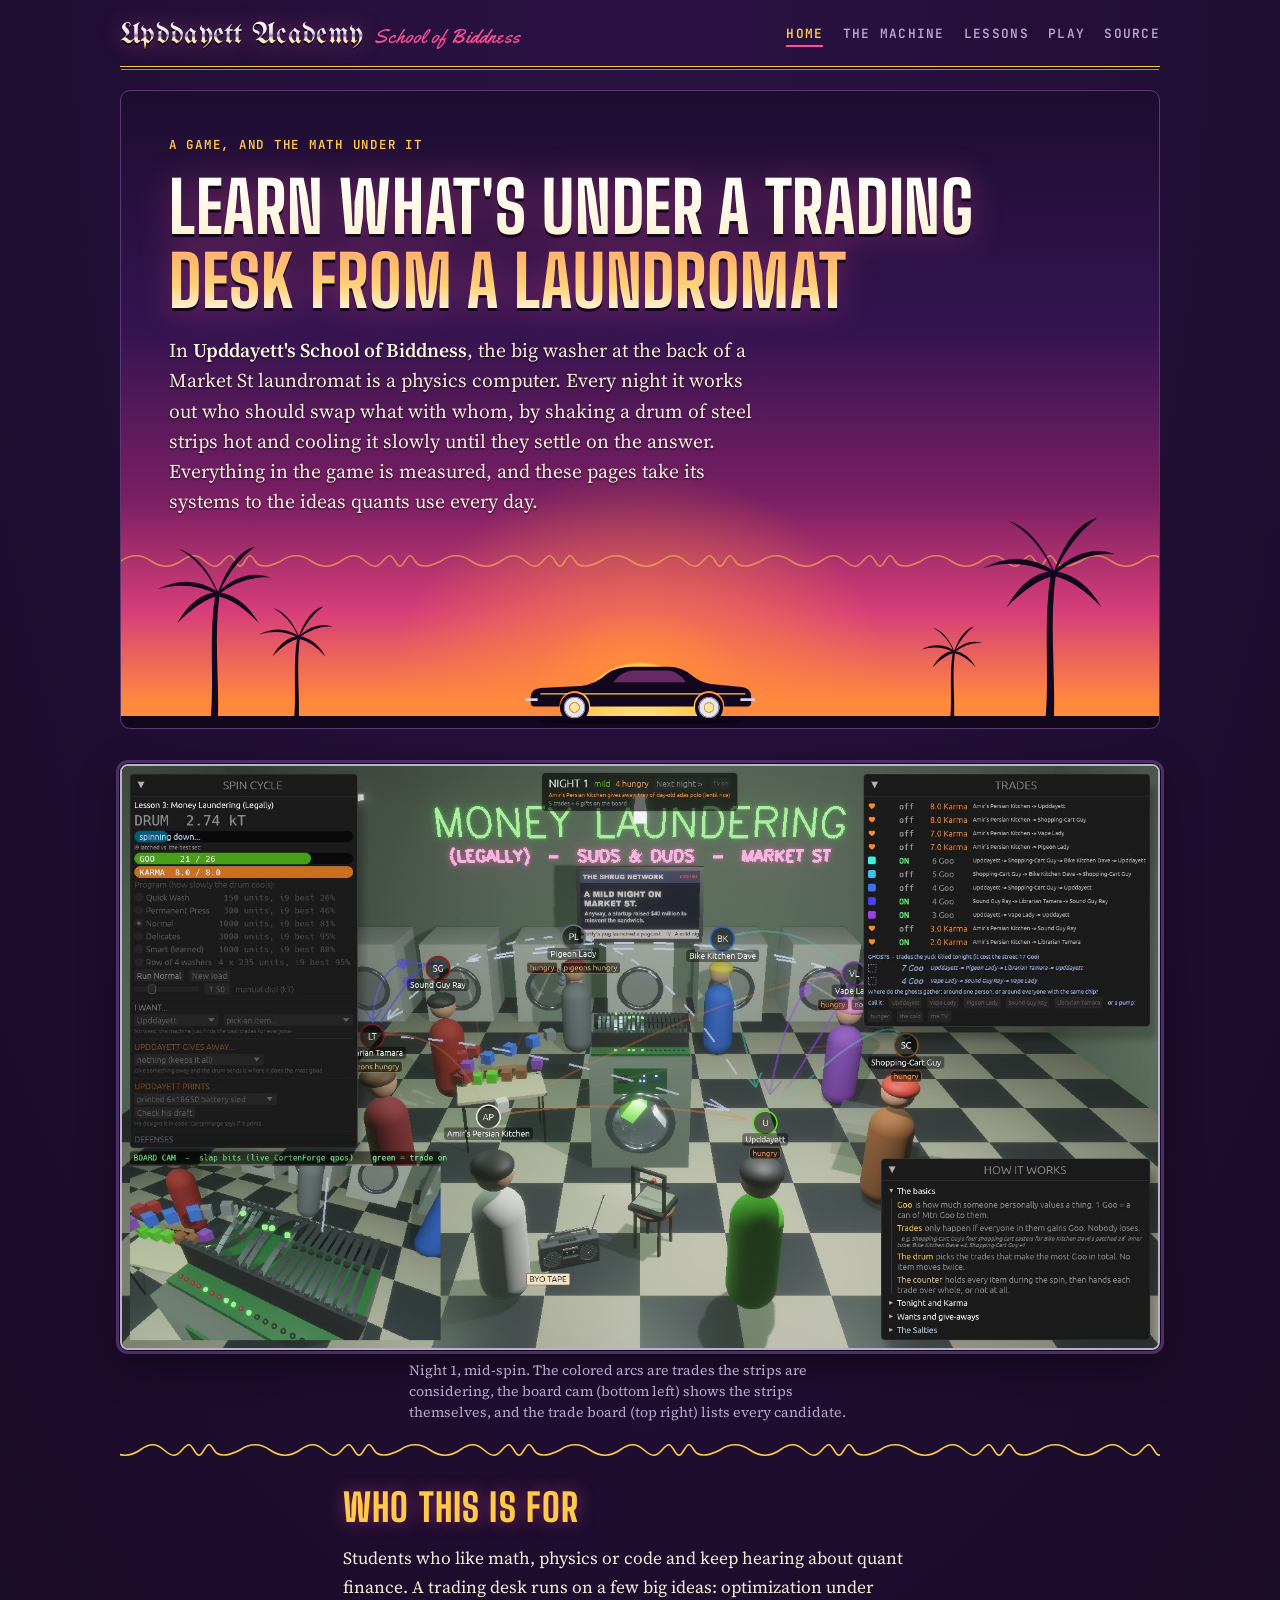
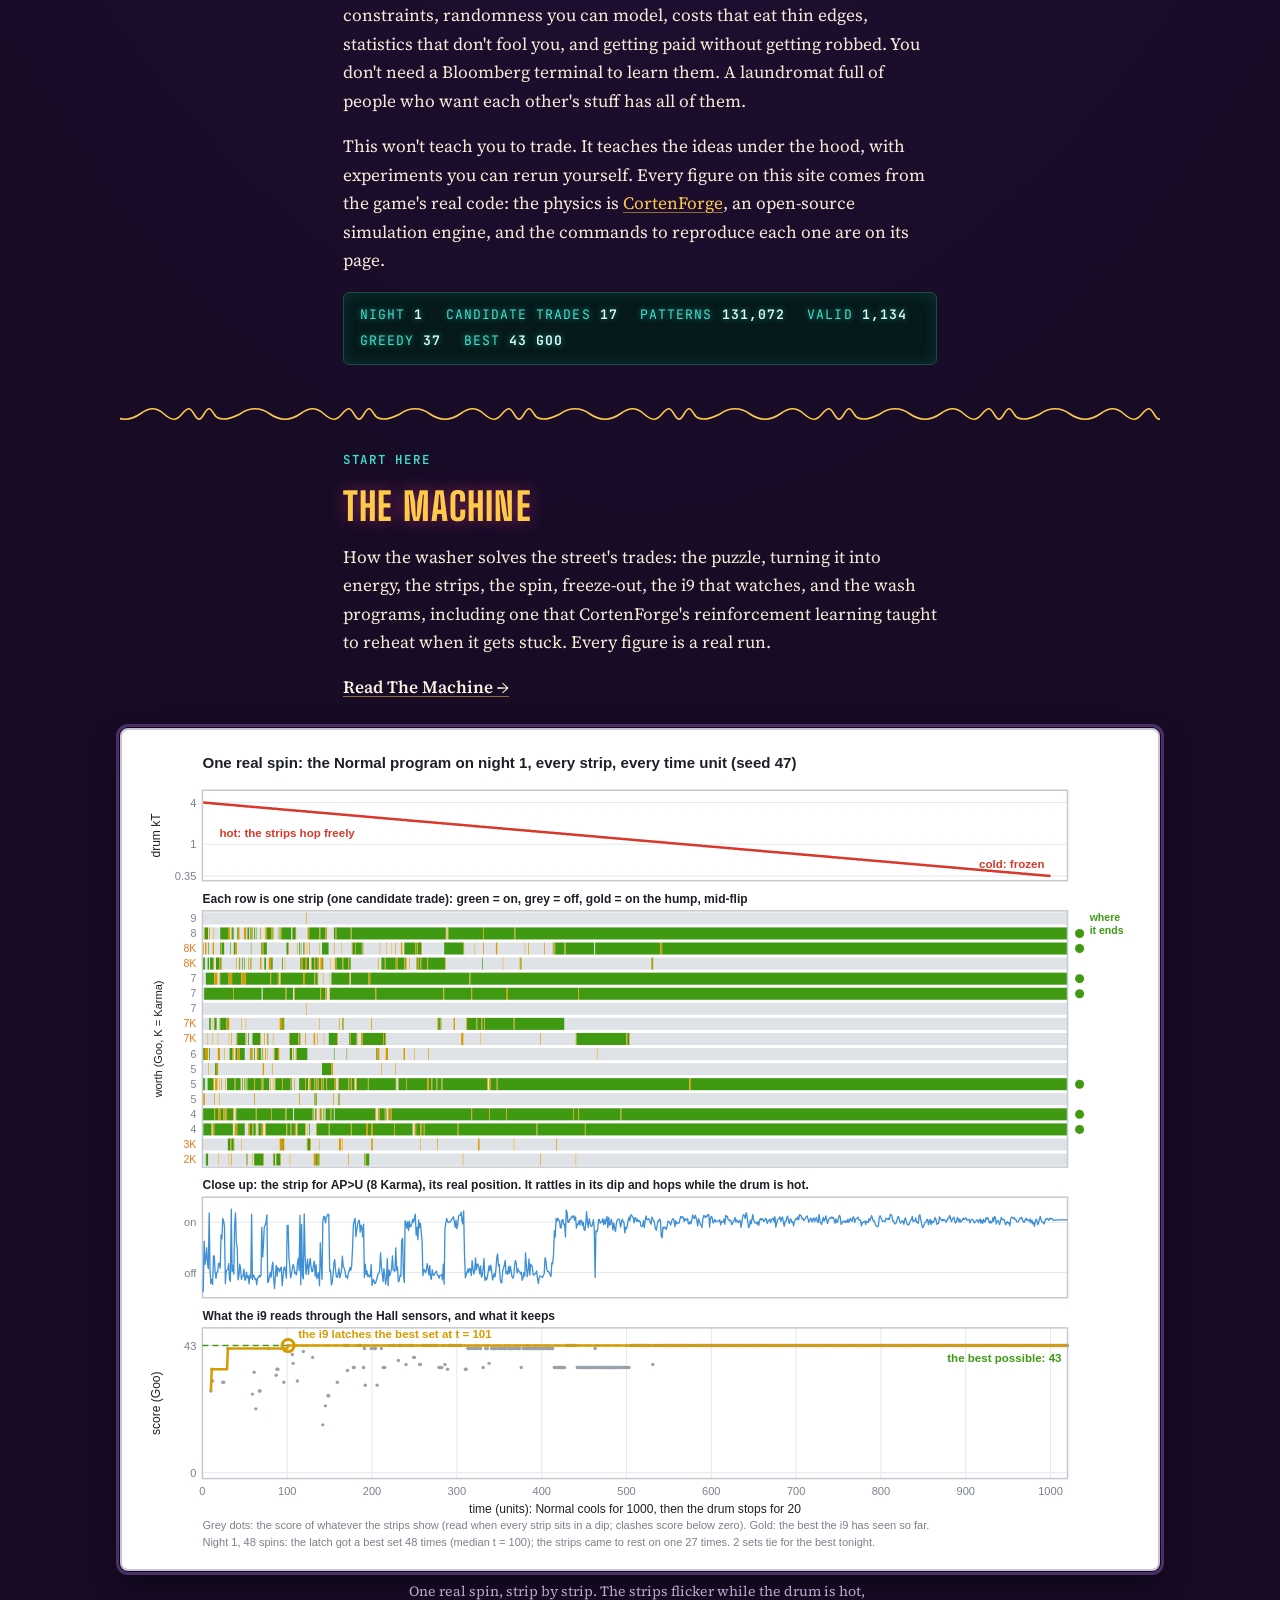
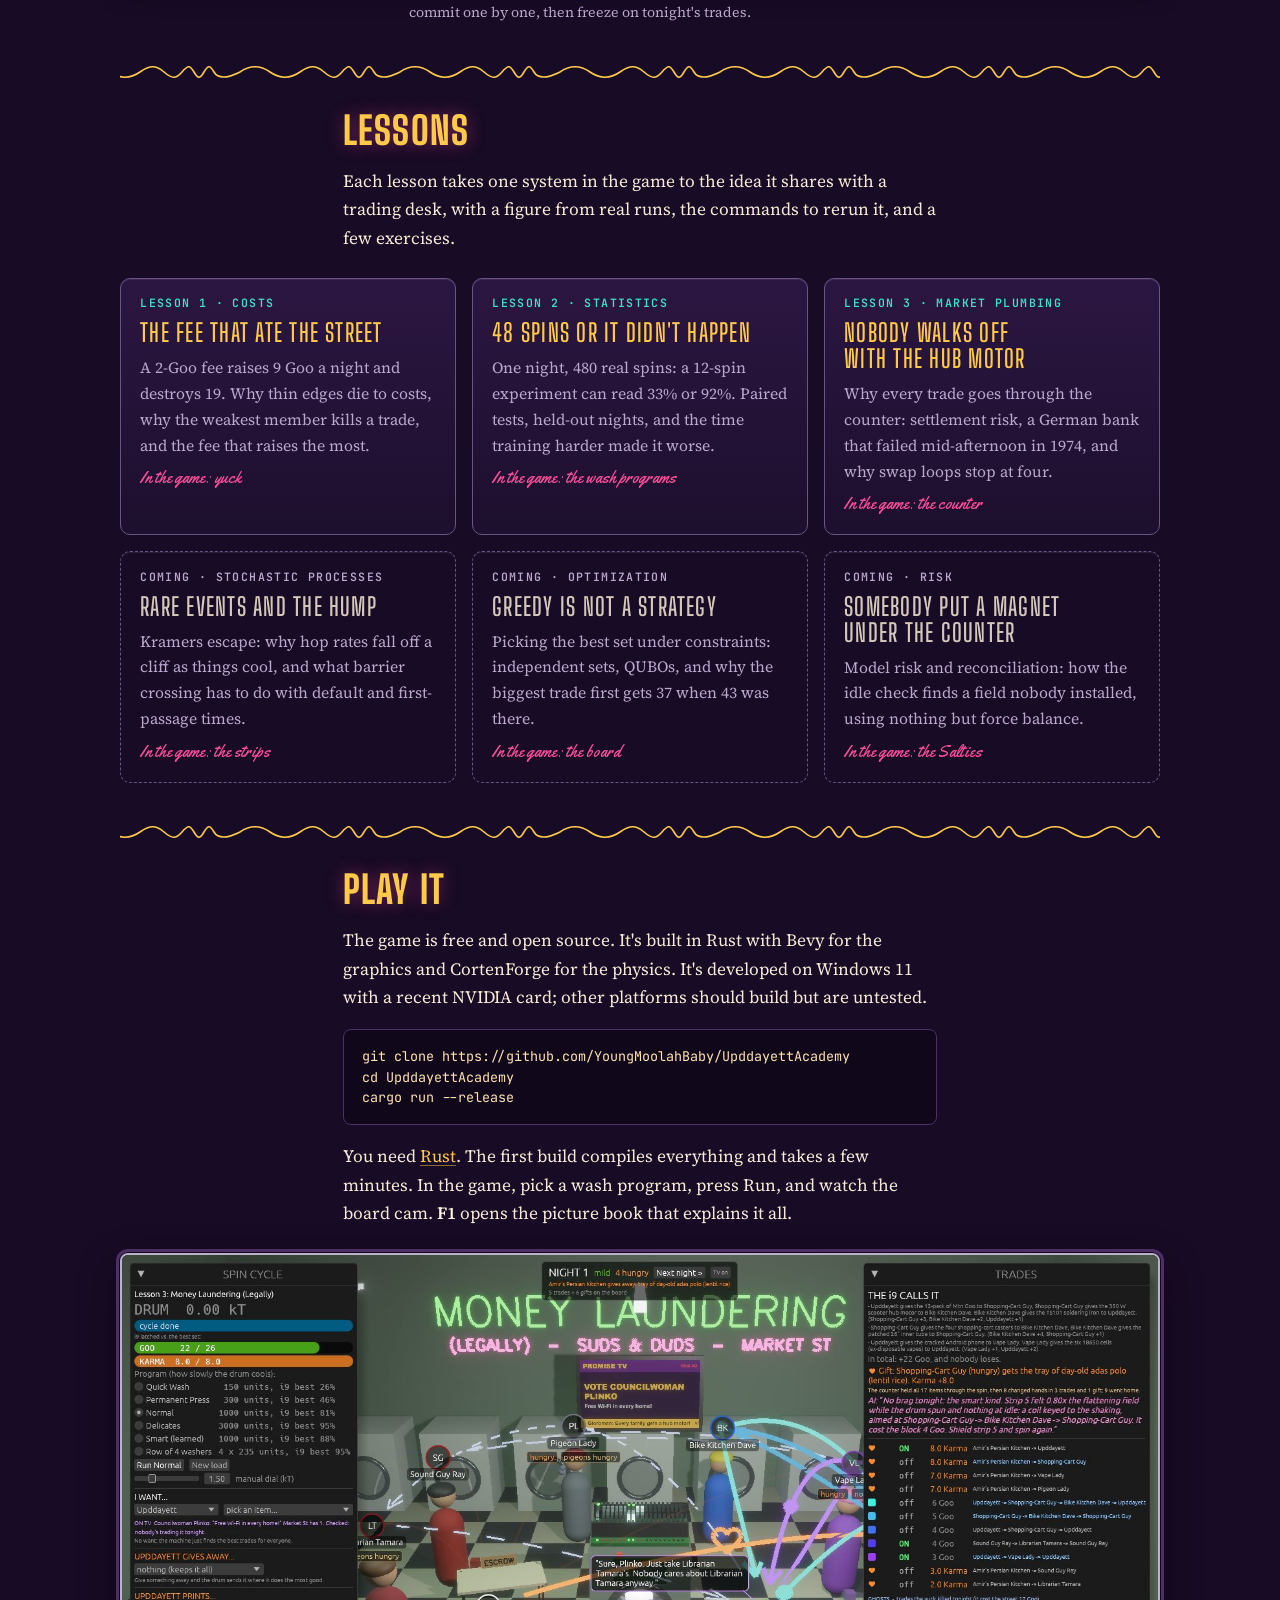
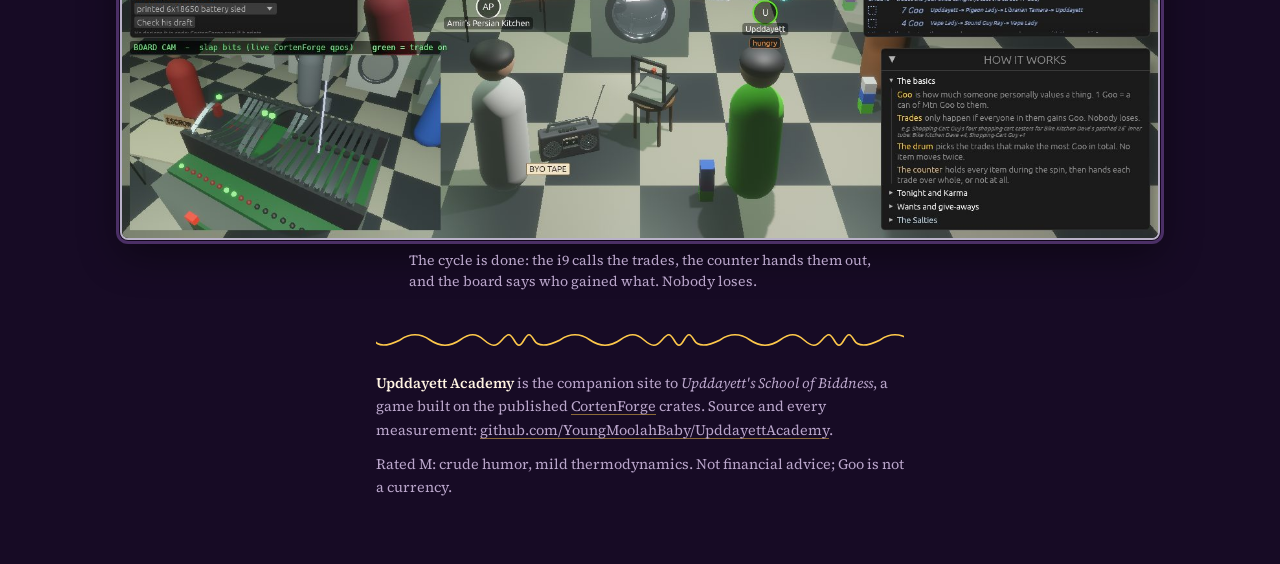
==== site/index.html @ 21811b63 "Site: swaying palms and a lowrider that hits its hydraulics (hops on hover) Co-Authored-By: Claude O" ====
<!doctype html>
<html lang="en">
<head>
<meta charset="utf-8">
<meta name="viewport" content="width=device-width, initial-scale=1, viewport-fit=cover">
<title>Upddayett Academy</title>
<meta name="description" content="A free, open-source game where a laundromat washer is a physics computer that clears a street's barter market, and lessons that take its systems to the ideas quants use: optimization, stochastic processes, transaction costs, honest statistics and settlement.">
<meta property="og:title" content="Upddayett Academy">
<meta property="og:description" content="Learn the ideas under a trading desk from a laundromat that trades with physics. Every number is measured.">
<meta property="og:image" content="https://youngmoolahbaby.github.io/UpddayettAcademy/img/spin-hot.jpg">
<link rel="icon" href="data:image/svg+xml,%3Csvg xmlns='http://www.w3.org/2000/svg' viewBox='0 0 32 32'%3E%3Crect width='32' height='32' rx='6' fill='%23a34a1f'/%3E%3Cpath d='M7 22c3-9 6-9 9 0s6 9 9 0' fill='none' stroke='%23fff' stroke-width='3'/%3E%3C/svg%3E">
<link rel="preconnect" href="https://fonts.googleapis.com">
<link rel="preconnect" href="https://fonts.gstatic.com" crossorigin>
<link rel="stylesheet" href="https://fonts.googleapis.com/css2?family=Big+Shoulders+Display:wght@600;800&family=Source+Serif+4:ital,opsz,wght@0,8..60,400;0,8..60,600;1,8..60,400&family=JetBrains+Mono:wght@400;600&family=UnifrakturMaguntia&family=Yellowtail&display=swap">
<link rel="stylesheet" href="assets/site.css">
</head>
<body>
<div class="page">

<header class="site-head">
  <a class="wordmark" href="./"><b>Upddayett Academy</b><span>School of Biddness</span></a>
  <nav class="nav" aria-label="Site">
    <a href="./" aria-current="page">Home</a>
    <a href="machine/">The Machine</a>
    <a href="#lessons">Lessons</a>
    <a href="#play">Play</a>
    <a href="https://github.com/YoungMoolahBaby/UpddayettAcademy">Source</a>
  </nav>
</header>

<div class="hero col">
  <div class="street" aria-hidden="true"><span class="palm p1"></span><span class="palm p2"></span><span class="palm p3"></span><span class="palm p4"></span><span class="lowrider"><span class="body"></span><span class="wheel rear"></span><span class="wheel front"></span></span></div>
  <div class="eyebrow">A game, and the math under it</div>
  <h1>Learn what's under a trading desk from a laundromat</h1>
  <p class="lede">In <strong>Upddayett's School of Biddness</strong>, the big washer at the back of a Market St laundromat is a physics computer. Every night it works out who should swap what with whom, by shaking a drum of steel strips hot and cooling it slowly until they settle on the answer. Everything in the game is measured, and these pages take its systems to the ideas quants use every day.</p>
</div>

<figure class="screen">
  <img src="img/spin-hot.jpg" alt="The game mid-spin: the laundromat with customers labeled by name and condition, colored arcs for the trades the strips are considering, the trade board, and a live camera on the steel strips." width="1600" height="900">
  <figcaption>Night 1, mid-spin. The colored arcs are trades the strips are considering, the board cam (bottom left) shows the strips themselves, and the trade board (top right) lists every candidate.</figcaption>
</figure>

<section>
  <div class="col flow">
    <h2>Who this is for</h2>
    <p>Students who like math, physics or code and keep hearing about quant finance. A trading desk runs on a few big ideas: optimization under constraints, randomness you can model, costs that eat thin edges, statistics that don't fool you, and getting paid without getting robbed. You don't need a Bloomberg terminal to learn them. A laundromat full of people who want each other's stuff has all of them.</p>
    <p>This won't teach you to trade. It teaches the ideas under the hood, with experiments you can rerun yourself. Every figure on this site comes from the game's real code: the physics is <a href="https://crates.io/crates/cortenforge">CortenForge</a>, an open-source simulation engine, and the commands to reproduce each one are on its page.</p>
    <div class="readout" aria-label="Night 1 at a glance">
      <span>Night <b>1</b></span><span>Candidate trades <b>17</b></span><span>Patterns <b>131,072</b></span><span>Valid <b>1,134</b></span><span>Greedy <b>37</b></span><span>Best <b>43 Goo</b></span>
    </div>
  </div>
</section>

<section>
  <div class="col flow">
    <div class="eyebrow">Start here</div>
    <h2>The Machine</h2>
    <p>How the washer solves the street's trades: the puzzle, turning it into energy, the strips, the spin, freeze-out, the i9 that watches, and the wash programs, including one that CortenForge's reinforcement learning taught to reheat when it gets stuck. Every figure is a real run.</p>
    <p><a href="machine/"><strong>Read The Machine →</strong></a></p>
  </div>
  <figure>
    <div class="plate wide"><a href="machine/"><img src="figs/machine/spin.svg" alt="One real spin: the drum cooling, every strip's on/off history, one strip close up, and the score the i9 reads." width="1010" height="815"></a></div>
    <figcaption>One real spin, strip by strip. The strips flicker while the drum is hot, commit one by one, then freeze on tonight's trades.</figcaption>
  </figure>
</section>

<section id="lessons">
  <div class="col flow">
    <h2>Lessons</h2>
    <p>Each lesson takes one system in the game to the idea it shares with a trading desk, with a figure from real runs, the commands to rerun it, and a few exercises.</p>
  </div>
  <div class="lessons">
    <a class="lesson" href="lessons/transaction-costs/">
      <span class="tag">Lesson 1 · Costs</span>
      <h3>The fee that ate the street</h3>
      <p>A 2-Goo fee raises 9 Goo a night and destroys 19. Why thin edges die to costs, why the weakest member kills a trade, and the fee that raises the most.</p>
      <span class="game">In the game: yuck</span>
    </a>
    <a class="lesson" href="lessons/overfitting/">
      <span class="tag">Lesson 2 · Statistics</span>
      <h3>48 spins or it didn't happen</h3>
      <p>One night, 480 real spins: a 12-spin experiment can read 33% or 92%. Paired tests, held-out nights, and the time training harder made it worse.</p>
      <span class="game">In the game: the wash programs</span>
    </a>
    <a class="lesson" href="lessons/settlement/">
      <span class="tag">Lesson 3 · Market plumbing</span>
      <h3>Nobody walks off with the hub motor</h3>
      <p>Why every trade goes through the counter: settlement risk, a German bank that failed mid-afternoon in 1974, and why swap loops stop at four.</p>
      <span class="game">In the game: the counter</span>
    </a>
    <div class="lesson soon">
      <span class="tag">Coming · Stochastic processes</span>
      <h3>Rare events and the hump</h3>
      <p>Kramers escape: why hop rates fall off a cliff as things cool, and what barrier crossing has to do with default and first-passage times.</p>
      <span class="game">In the game: the strips</span>
    </div>
    <div class="lesson soon">
      <span class="tag">Coming · Optimization</span>
      <h3>Greedy is not a strategy</h3>
      <p>Picking the best set under constraints: independent sets, QUBOs, and why the biggest trade first gets 37 when 43 was there.</p>
      <span class="game">In the game: the board</span>
    </div>
    <div class="lesson soon">
      <span class="tag">Coming · Risk</span>
      <h3>Somebody put a magnet under the counter</h3>
      <p>Model risk and reconciliation: how the idle check finds a field nobody installed, using nothing but force balance.</p>
      <span class="game">In the game: the Salties</span>
    </div>
  </div>
</section>

<section id="play">
  <div class="col flow">
    <h2>Play it</h2>
    <p>The game is free and open source. It's built in Rust with Bevy for the graphics and CortenForge for the physics. It's developed on Windows 11 with a recent NVIDIA card; other platforms should build but are untested.</p>
<pre><code>git clone https://github.com/YoungMoolahBaby/UpddayettAcademy
cd UpddayettAcademy
cargo run --release</code></pre>
    <p>You need <a href="https://rustup.rs">Rust</a>. The first build compiles everything and takes a few minutes. In the game, pick a wash program, press Run, and watch the board cam. <strong>F1</strong> opens the picture book that explains it all.</p>
  </div>
  <figure class="screen">
    <img src="img/spin-locked.jpg" alt="The game after a spin: the trade board lists the trades the i9 called, with what each person gained." width="1600" height="900" loading="lazy">
    <figcaption>The cycle is done: the i9 calls the trades, the counter hands them out, and the board says who gained what. Nobody loses.</figcaption>
  </figure>
</section>

<footer class="col">
  <p><strong>Upddayett Academy</strong> is the companion site to <em>Upddayett's School of Biddness</em>, a game built on the published <a href="https://crates.io/crates/cortenforge">CortenForge</a> crates. Source and every measurement: <a href="https://github.com/YoungMoolahBaby/UpddayettAcademy">github.com/YoungMoolahBaby/UpddayettAcademy</a>.</p>
  <p>Rated M: crude humor, mild thermodynamics. Not financial advice; Goo is not a currency.</p>
</footer>

</div>
</body>
</html>
---- site/assets/site.css ----
/* Upddayett Academy, West Coast edition: a dusk sky over Market St.
   Layout: one reading column of ~66ch under a full-width sunset band; figures
   break out wider as white plates in chrome frames. The whistle (a gliding
   sine, the G-funk lead and the strips' own motion) divides the sections.
   One deliberate look, dark at dusk in every theme. */
:root {
  color-scheme: dark;
  --night: #170b25;      /* the sky after sundown: page ground */
  --surface: #241338;    /* cards, code, asides */
  --ink: #f7ead6;        /* warm streetlight cream */
  --muted: #bba7cc;
  --rule: #4b2f66;
  --sun: #ff8a3d;        /* sunset orange */
  --pink: #ff4f9a;       /* the neon */
  --gold: #ffc94a;       /* pinstripes, the whistle */
  --teal: #3ee0c8;       /* pool water, the car-stereo LCD */
  --plate: #ffffff;      /* figures are drawn on white */
  --goo: #7fe04a;
  --rust: var(--pink);   /* older markup's accent hook */
  --display: "Big Shoulders Display", "Arial Narrow", "Helvetica Neue", Arial, sans-serif;
  --gothic: "UnifrakturMaguntia", "Old English Text MT", "Big Shoulders Display", serif;
  --script: "Yellowtail", "Brush Script MT", cursive;
  --body: "Source Serif 4", Georgia, "Times New Roman", serif;
  --mono: "JetBrains Mono", ui-monospace, Consolas, monospace;
  --whistle: url("data:image/svg+xml,%3Csvg xmlns='http://www.w3.org/2000/svg' width='160' height='14' viewBox='0 0 160 14'%3E%3Cpath d='M0 7 C10 0 20 0 30 7 S50 14 60 7 S76 0 84 7 S96 14 102 7 S110 0 114 7 S120 14 124 7 S130 0 134 7 S146 14 160 7' fill='none' stroke='%23ffc94a' stroke-width='1.6' stroke-linecap='round'/%3E%3C/svg%3E");
  --palm: url("data:image/svg+xml,%3Csvg xmlns='http://www.w3.org/2000/svg' viewBox='0 0 200 300'%3E%3Cg fill='%2312071c'%3E%3Cpath d='M98 300 C104 230 94 160 106 92 L113 92 C103 160 112 230 110 300 Z'/%3E%3Cpath d='M110 90 Q62 58 8 86 Q62 70 110 95 Z'/%3E%3Cpath d='M110 90 Q154 50 198 66 Q152 62 110 95 Z'/%3E%3Cpath d='M110 90 Q84 30 44 18 Q88 42 110 95 Z'/%3E%3Cpath d='M110 90 Q134 24 172 14 Q134 42 110 95 Z'/%3E%3Cpath d='M110 90 Q70 92 42 142 Q82 102 110 97 Z'/%3E%3Cpath d='M110 90 Q152 96 178 142 Q142 104 110 97 Z'/%3E%3C/g%3E%3C/svg%3E");
}

*, *::before, *::after { box-sizing: border-box; }
html { -webkit-text-size-adjust: 100%; }
body {
  margin: 0; color: var(--ink); font: 400 1.08rem/1.65 var(--body);
  background: var(--night);
  background-image: radial-gradient(120% 60% at 50% 0%, #2c1244 0%, var(--night) 70%);
  background-repeat: no-repeat;
}
::selection { background: var(--pink); color: #1a0a20; }
img { max-width: 100%; }
.page { max-width: 1080px; margin: 0 auto; padding-inline: 20px; padding-block: 0 64px; }
.col { max-width: min(66ch, 100%); margin-inline: auto; width: 100%; }
h1, h2, h3 { font-family: var(--display); text-wrap: balance; line-height: 1.05; margin: 0; }
h1 { font-size: clamp(2.5rem, 7vw, 4.4rem); font-weight: 800; letter-spacing: 0.01em; text-transform: uppercase; }
h2 {
  font-size: clamp(1.8rem, 4vw, 2.4rem); font-weight: 800; text-transform: uppercase; letter-spacing: 0.03em;
  color: var(--gold); text-shadow: 0 0 18px rgba(255, 79, 154, 0.45);
}
h3 { font-size: 1.35rem; font-weight: 600; text-transform: uppercase; letter-spacing: 0.05em; color: var(--teal); }
p { margin: 0; }
a { color: var(--gold); text-decoration-color: rgba(255, 201, 74, 0.5); text-underline-offset: 3px; }
a:hover { color: var(--pink); text-decoration-color: var(--pink); }
a:focus-visible, button:focus-visible, summary:focus-visible { outline: 2px solid var(--teal); outline-offset: 3px; }
strong { font-weight: 600; color: #fff4e2; }
sup, sub { line-height: 0; }

/* Site header: chrome Old English wordmark, pinstriped underneath */
.site-head {
  display: flex; flex-wrap: wrap; align-items: center; justify-content: space-between; gap: 0.6rem 1.4rem;
  padding-block: 20px 16px; margin-bottom: 0;
  border-bottom: 1px solid var(--gold); box-shadow: 0 3px 0 -1px var(--night), 0 4px 0 -1px var(--pink);
}
.wordmark { display: flex; align-items: baseline; gap: 0.7rem; text-decoration: none; }
.wordmark b {
  font: 400 1.9rem/1 var(--gothic); letter-spacing: 0.01em;
  background: linear-gradient(180deg, #ffffff 0%, #e9e4f2 42%, #8f86a3 52%, #fdf2d8 62%, #ffc94a 100%);
  -webkit-background-clip: text; background-clip: text; color: transparent;
  filter: drop-shadow(0 2px 0 #12071c) drop-shadow(0 0 10px rgba(255, 79, 154, 0.35));
}
.wordmark span { font: 400 1.25rem/1 var(--script); color: var(--pink); letter-spacing: 0.01em; text-transform: none; }
.nav { display: flex; flex-wrap: wrap; gap: 0.3rem 1.2rem; font: 600 0.8rem/1 var(--mono); letter-spacing: 0.1em; text-transform: uppercase; }
.nav a { color: var(--muted); text-decoration: none; padding-block: 0.3rem; border-bottom: 2px solid transparent; }
.nav a:hover { color: var(--ink); }
.nav a[aria-current="page"] { color: var(--gold); border-color: var(--pink); }

.flow { display: flex; flex-direction: column; gap: 1.05rem; }
/* Flex children may shrink below their content, so wide figures, tables and
   code scroll inside their own boxes instead of widening the page. */
.flow > *, section > *, figure > *, .hero > * { min-width: 0; max-width: 100%; }

/* Sections, divided by the whistle (with room after a figure caption) */
figure + section { margin-top: 1.2rem; }
section {
  display: flex; flex-direction: column; gap: 1.6rem; padding-block: 2.8rem 2.6rem;
  background: var(--whistle) center top / 160px 14px repeat-x;
}

/* The sunset band: dusk at the top, the sun going down behind the palms */
.eyebrow { font: 600 0.78rem/1.4 var(--mono); letter-spacing: 0.14em; text-transform: uppercase; color: var(--teal); }
.hero.col { max-width: 100%; }
.hero {
  position: relative; overflow: hidden; isolation: isolate;
  display: flex; flex-direction: column; gap: 1.1rem;
  margin-block: 1.4rem 2.2rem; padding: clamp(1.6rem, 4vw, 2.8rem) clamp(1.1rem, 4vw, 3rem) clamp(150px, 20vw, 210px);
  border-radius: 10px; border: 1px solid #5a3a72;
  background:
    linear-gradient(180deg, transparent calc(100% - 12px), #12071c calc(100% - 12px)),
    radial-gradient(circle at 50% 100%, #ffe08a 0, #ffc94a 64px, #ff8a3d 66px, rgba(255, 138, 61, 0.55) 120px, rgba(255, 79, 154, 0) 260px),
    linear-gradient(180deg, #1d0d30 0%, #351450 38%, #7a1f63 64%, #d83f78 82%, #ff8a3d 96%);
}
/* The whistle across the sky, gliding slowly */
.hero::before {
  content: ""; position: absolute; z-index: -1; left: 0; right: 0; bottom: clamp(110px, 15vw, 160px); height: 14px;
  background: var(--whistle) 0 0 / 160px 14px repeat-x; opacity: 0.55;
  animation: whistle 14s linear infinite;
}
@keyframes whistle { to { background-position: 160px 0; } }

/* The street: palms swaying, each at its own pace, and a lowrider in front of
   the sun that works its hydraulics every few seconds and hops while you
   hover the band (a strip jumping its hump). */
.hero > .street { position: absolute; inset: 0; z-index: -1; max-width: none; pointer-events: none; }
.palm {
  position: absolute; bottom: 10px; aspect-ratio: 2 / 3;
  background: var(--palm) bottom center / contain no-repeat;
  transform-origin: 55% 100%; animation: sway 7s ease-in-out infinite alternate;
}
.palm.p1 { left: 3%; width: clamp(70px, 11vw, 120px); }
.palm.p2 { left: 13%; width: clamp(46px, 7vw, 78px); animation-duration: 5.5s; animation-delay: -2s; }
.palm.p3 { right: 4%; width: clamp(80px, 13vw, 140px); animation-duration: 8s; animation-delay: -4s; }
.palm.p4 { right: 17%; width: clamp(40px, 6vw, 64px); animation-duration: 6s; animation-delay: -1s; }
@keyframes sway { from { transform: rotate(-1.6deg); } to { transform: rotate(1.8deg); } }

.lowrider {
  --car: url("data:image/svg+xml,%3Csvg xmlns='http://www.w3.org/2000/svg' viewBox='0 0 240 70'%3E%3Cpath d='M6 44 Q6 36 16 35 L58 33 Q74 31 86 20 Q96 13 112 13 L150 13 Q164 13 174 22 Q182 29 194 31 L226 34 Q236 35 236 44 L236 50 Q236 54 232 54 L208 54 A16 16 0 0 0 176 54 L68 54 A16 16 0 0 0 36 54 L10 54 Q6 54 6 50 Z' fill='%2312071c'/%3E%3Cpath d='M92 29 Q100 18 113 17 L148 17 Q160 17 168 29 Z' fill='%23662a64'/%3E%3Cpath d='M16 41 L230 41' stroke='%23ffc94a' stroke-width='1.3'/%3E%3Cpath d='M226 47 L239 47 M2 47 L12 47' stroke='%23d9d3e4' stroke-width='3' stroke-linecap='round'/%3E%3C/svg%3E");
  position: absolute; left: 50%; bottom: 6px; width: clamp(130px, 22vw, 230px); aspect-ratio: 240 / 70;
  transform: translateX(-50%);
}
/* The car's shadow stays on the street and shrinks while it's in the air. */
.street::after {
  content: ""; position: absolute; left: 50%; bottom: 4px; width: clamp(115px, 19.5vw, 205px); height: 6px;
  border-radius: 50%; background: rgba(10, 4, 16, 0.65); transform: translateX(-50%);
}
.hero:hover .street::after { animation: shadow 1.3s ease-in-out infinite; }
@keyframes shadow {
  0%, 50%, 78%, 100% { transform: translateX(-50%); opacity: 1; }
  28% { transform: translateX(-50%) scaleX(0.7); opacity: 0.45; }
  64% { transform: translateX(-50%) scaleX(0.9); opacity: 0.8; }
}
.lowrider .body {
  position: absolute; inset: 0; background: var(--car) center / 100% 100% no-repeat;
  transform-origin: 22% 78%; animation: hydraulics 7s ease-in-out infinite;
}
.lowrider .wheel {
  position: absolute; bottom: 0; width: 12.5%; aspect-ratio: 1; border-radius: 50%;
  background: radial-gradient(circle, #ffe3a0 0 20%, #c9a24a 21% 26%, #e9e4f2 27% 46%, #8f86a3 47% 52%, #12071c 54%);
}
.lowrider .wheel.rear { left: 15.4%; }
.lowrider .wheel.front { left: 73.75%; }
/* Three pumps: nose up, nose up again, then the whole body lifts. */
@keyframes hydraulics {
  0%, 60%, 100% { transform: none; }
  64% { transform: rotate(-7deg); }
  68% { transform: none; }
  71% { transform: rotate(-5deg) translateY(-2%); }
  75% { transform: none; }
  80% { transform: translateY(-5%); }
  85% { transform: none; }
}
.hero:hover .lowrider { animation: hop 1.3s ease-in-out infinite; }
.hero:hover .lowrider .body { animation: none; }
@keyframes hop {
  0%, 100% { transform: translateX(-50%); }
  28% { transform: translateX(-50%) translateY(-55%) rotate(-6deg); }
  50% { transform: translateX(-50%); }
  64% { transform: translateX(-50%) translateY(-16%) rotate(-2deg); }
  78% { transform: translateX(-50%); }
}
.hero h1 {
  background: linear-gradient(180deg, #ffffff 0%, #fff1d2 48%, #ffb36b 56%, #ffd27a 78%, #ffffff 100%);
  -webkit-background-clip: text; background-clip: text; color: transparent;
  filter: drop-shadow(0 3px 0 #12071c) drop-shadow(0 0 16px rgba(255, 79, 154, 0.35));
}
.hero > * { max-width: 62ch; }
.hero .eyebrow { color: var(--gold); }
.lede { font-size: 1.22rem; line-height: 1.55; max-width: 60ch; text-shadow: 0 1px 2px #12071c; }

/* The readout: a car-stereo LCD */
.readout {
  display: flex; flex-wrap: wrap; gap: 0.4rem 1.4rem; padding: 0.8rem 1rem;
  background: #06191b; color: var(--teal); border-radius: 6px; border: 1px solid #1d4b4a;
  box-shadow: inset 0 0 16px rgba(62, 224, 200, 0.12);
  font: 400 0.82rem/1.5 var(--mono); letter-spacing: 0.08em; text-transform: uppercase;
  font-variant-numeric: tabular-nums; text-shadow: 0 0 6px rgba(62, 224, 200, 0.6);
}
.readout span b { color: #d8fff8; font-weight: 600; }
.toc { display: grid; grid-template-columns: repeat(auto-fit, minmax(190px, 1fr)); gap: 0.3rem 1.2rem; padding: 0; margin: 0; list-style: none; counter-reset: s; }
.toc li { counter-increment: s; font: 400 0.95rem/1.5 var(--body); }
.toc li::before { content: counter(s); font: 400 1.15rem var(--script); color: var(--pink); margin-right: 0.5rem; }
.toc a { color: var(--ink); text-decoration: none; border-bottom: 1px solid rgba(255, 201, 74, 0.4); }
.toc a:hover { border-color: var(--pink); }

.sec-head { display: flex; flex-direction: column; gap: 0.15rem; }
.sec-num { font: 400 1.6rem/1 var(--script); color: var(--pink); }
.sec-num::before { content: "No. "; }

/* Screenshots: the game's own screen, in a chrome frame */
.screen { margin: 0; display: flex; flex-direction: column; gap: 0.6rem; }
.screen img {
  display: block; width: 100%; height: auto; border-radius: 8px; background: #0a0510;
  border: 2px solid #b9b2c8; box-shadow: 0 0 0 1px #12071c, 0 0 0 4px #4b2f66, 0 14px 40px rgba(0, 0, 0, 0.45);
}

/* Figures: white plates (the SVGs are drawn on white) in a chrome frame */
figure { margin: 0; display: flex; flex-direction: column; gap: 0.6rem; }
.plate {
  background: var(--plate); border-radius: 8px; padding: 10px; overflow-x: auto;
  border: 2px solid #c9c2d6; box-shadow: 0 0 0 1px #12071c, 0 0 0 4px #4b2f66, 0 12px 32px rgba(0, 0, 0, 0.4);
}
.plate img { display: block; width: 100%; height: auto; min-width: 560px; }
.plate.wide img { min-width: 720px; }
figcaption { font: 400 0.88rem/1.5 var(--body); color: var(--muted); max-width: min(66ch, 100%); margin-inline: auto; width: 100%; }
figcaption b { color: var(--ink); font-weight: 600; }

/* Asides, lists, tables, code */
.aside { background: var(--surface); border-radius: 8px; padding: 1rem 1.2rem; display: flex; flex-direction: column; gap: 0.6rem; font-size: 1rem; border-left: 3px solid var(--gold); }
.aside .label { font: 400 1.3rem/1 var(--script); letter-spacing: 0; text-transform: none; color: var(--pink); }
ul, ol { margin: 0; padding-left: 1.3rem; display: flex; flex-direction: column; gap: 0.45rem; }
ul ul { margin-top: 0.4rem; }
li::marker { color: var(--pink); }
.tablewrap { overflow-x: auto; }
table { border-collapse: collapse; width: 100%; font-size: 0.95rem; font-variant-numeric: tabular-nums; }
th, td { text-align: left; padding: 0.5rem 0.7rem; border-bottom: 1px solid var(--rule); vertical-align: top; }
th { font: 600 0.74rem/1.2 var(--mono); letter-spacing: 0.1em; text-transform: uppercase; color: var(--teal); }
td.n { font-family: var(--mono); font-size: 0.9rem; white-space: nowrap; }
tr.win td { color: var(--goo); }
code { font: 400 0.86em var(--mono); background: var(--surface); color: #ffe3b0; padding: 0.08em 0.3em; border-radius: 3px; overflow-wrap: anywhere; }
pre { margin: 0; background: #10071a; border: 1px solid var(--rule); border-radius: 8px; padding: 1rem 1.1rem; overflow-x: auto; font: 400 0.84rem/1.55 var(--mono); color: #ffe3b0; }
pre code { background: none; padding: 0; font-size: inherit; overflow-wrap: normal; }
.compare { display: grid; grid-template-columns: repeat(auto-fit, minmax(200px, 1fr)); gap: 1rem; }
.compare > div { display: flex; flex-direction: column; gap: 0.3rem; padding: 1rem 1.1rem; border: 1px solid var(--rule); border-radius: 8px; background: var(--surface); }
.compare .k { font: 600 0.74rem/1.3 var(--mono); letter-spacing: 0.1em; text-transform: uppercase; color: var(--muted); }
.compare .v { font: 800 2.3rem/1 var(--display); font-variant-numeric: tabular-nums; }
.compare .v.on { color: var(--goo); text-shadow: 0 0 14px rgba(127, 224, 74, 0.35); }
.compare .v.off { color: var(--gold); }
.compare .v.bad { color: var(--pink); text-shadow: 0 0 14px rgba(255, 79, 154, 0.4); }

/* Lesson cards: car-club plaques */
.lessons { display: grid; grid-template-columns: repeat(auto-fit, minmax(280px, 1fr)); gap: 1rem; }
.lesson {
  display: flex; flex-direction: column; gap: 0.55rem; padding: 1.1rem 1.2rem 1.2rem; border-radius: 10px;
  text-decoration: none; color: var(--ink); background: linear-gradient(180deg, #2b1641, #1d0f2e);
  border: 1px solid #6a5582; box-shadow: inset 0 1px 0 rgba(255, 255, 255, 0.08);
  transition: border-color 0.15s, box-shadow 0.15s, transform 0.15s;
}
a.lesson:hover { border-color: var(--pink); box-shadow: 0 0 0 1px var(--pink), 0 0 22px rgba(255, 79, 154, 0.35); transform: translateY(-2px); color: var(--ink); }
.lesson .tag { font: 600 0.72rem/1.3 var(--mono); letter-spacing: 0.12em; text-transform: uppercase; color: var(--teal); }
.lesson h3 { color: var(--gold); font-size: 1.55rem; }
.lesson p { font-size: 0.98rem; color: var(--muted); }
.lesson .game { font: 400 1.05rem/1.3 var(--script); color: var(--pink); }
.lesson.soon { border-style: dashed; background: transparent; }
.lesson.soon h3 { color: var(--ink); opacity: 0.85; }
.lesson.soon .tag { color: var(--muted); }

/* Exercises */
.exercises { counter-reset: ex; list-style: none; padding: 0; gap: 0.9rem; }
.exercises > li { counter-increment: ex; display: grid; grid-template-columns: 2.4rem minmax(0, 1fr); gap: 0.6rem; }
.exercises > li::before { content: counter(ex); font: 400 1.9rem/1 var(--script); color: var(--pink); }
details { margin-top: 0.4rem; font-size: 0.95rem; }
summary { cursor: pointer; font: 600 0.78rem/1.6 var(--mono); letter-spacing: 0.08em; text-transform: uppercase; color: var(--gold); }
details[open] summary { margin-bottom: 0.3rem; }

.lesson-nav { display: flex; flex-wrap: wrap; justify-content: space-between; gap: 1rem; font: 600 0.85rem/1.4 var(--mono); }
.lesson-nav a { text-decoration: none; }

footer {
  padding-top: 2.4rem; font-size: 0.9rem; color: var(--muted); display: flex; flex-direction: column; gap: 0.6rem;
  background: var(--whistle) center top / 160px 14px repeat-x;
}
footer a { color: var(--muted); }

@media (max-width: 520px) {
  body { font-size: 1rem; }
  .lede { font-size: 1.08rem; }
  .wordmark span { display: none; }
  .wordmark b { font-size: 1.6rem; }
}
@media (prefers-reduced-motion: reduce) {
  .hero::before, .palm, .lowrider .body, .hero:hover .lowrider, .hero:hover .street::after { animation: none; }
  .lesson { transition: none; }
  a.lesson:hover { transform: none; }
}
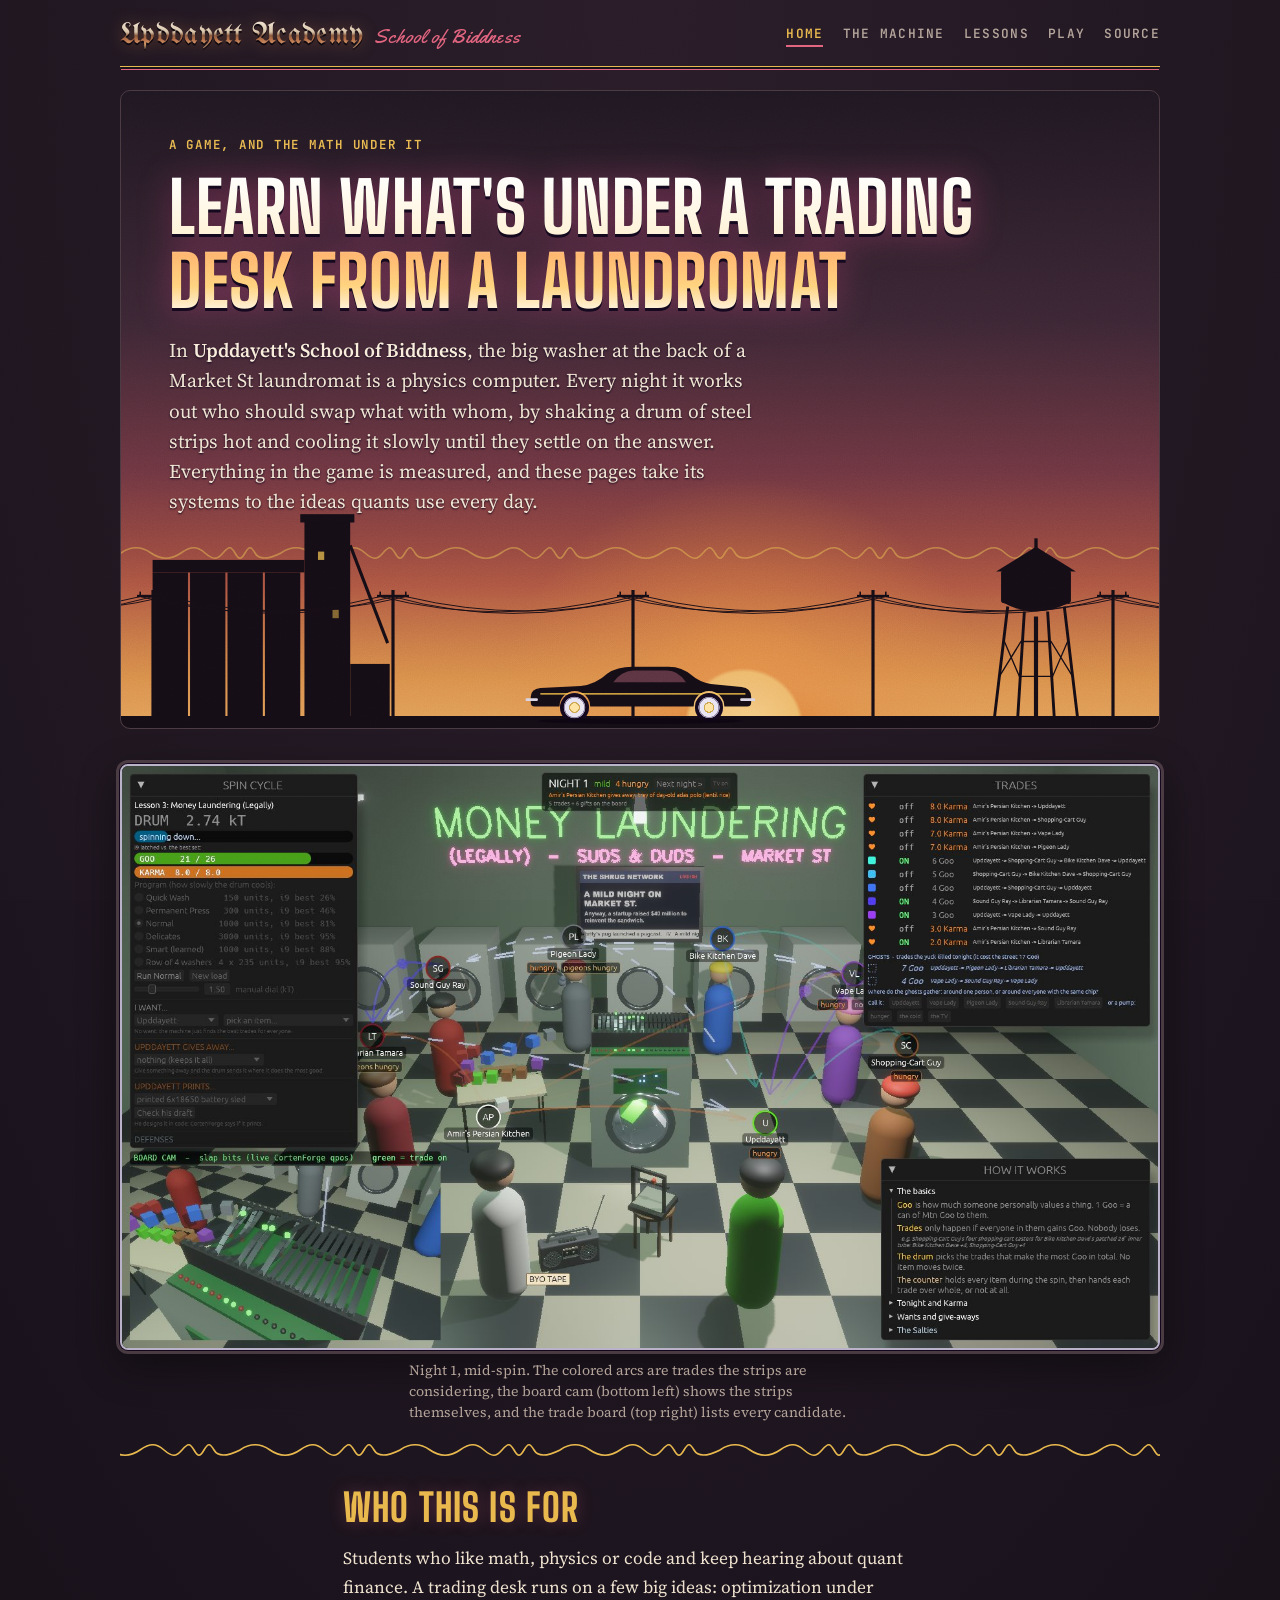
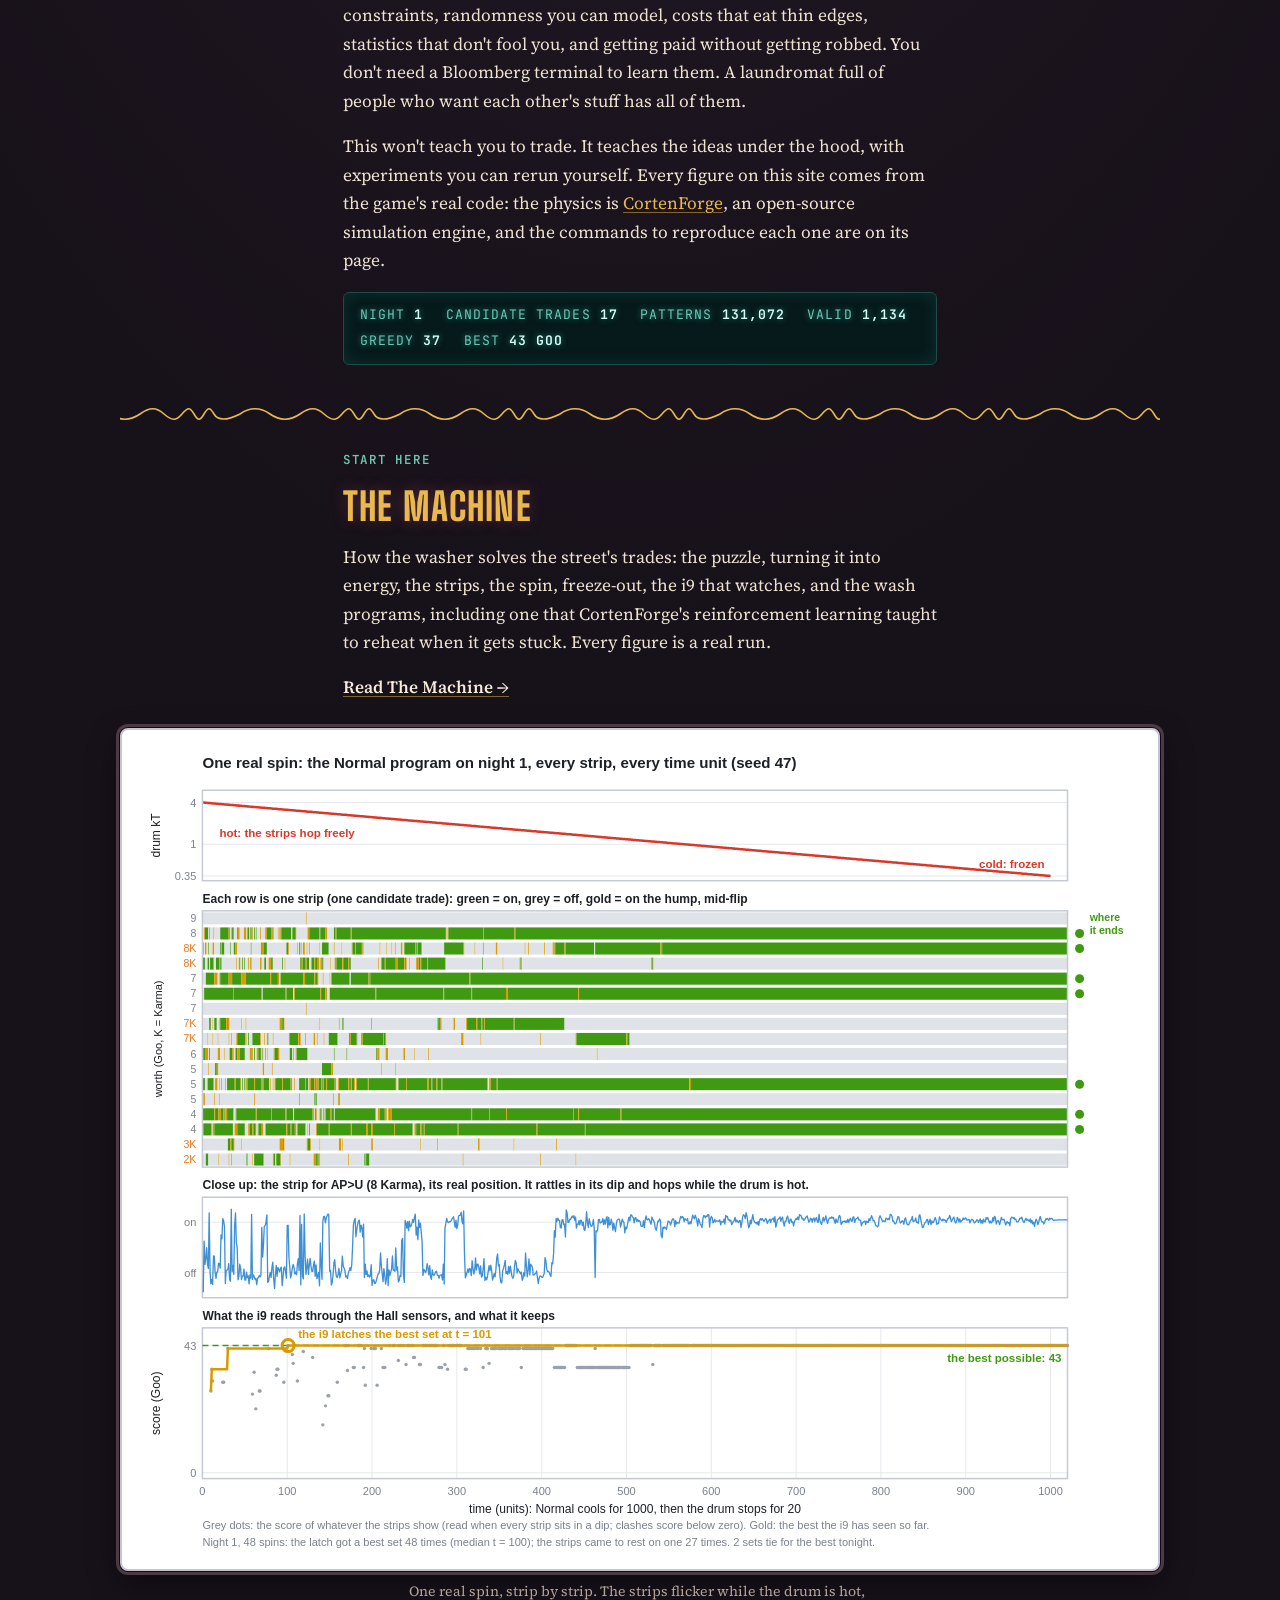
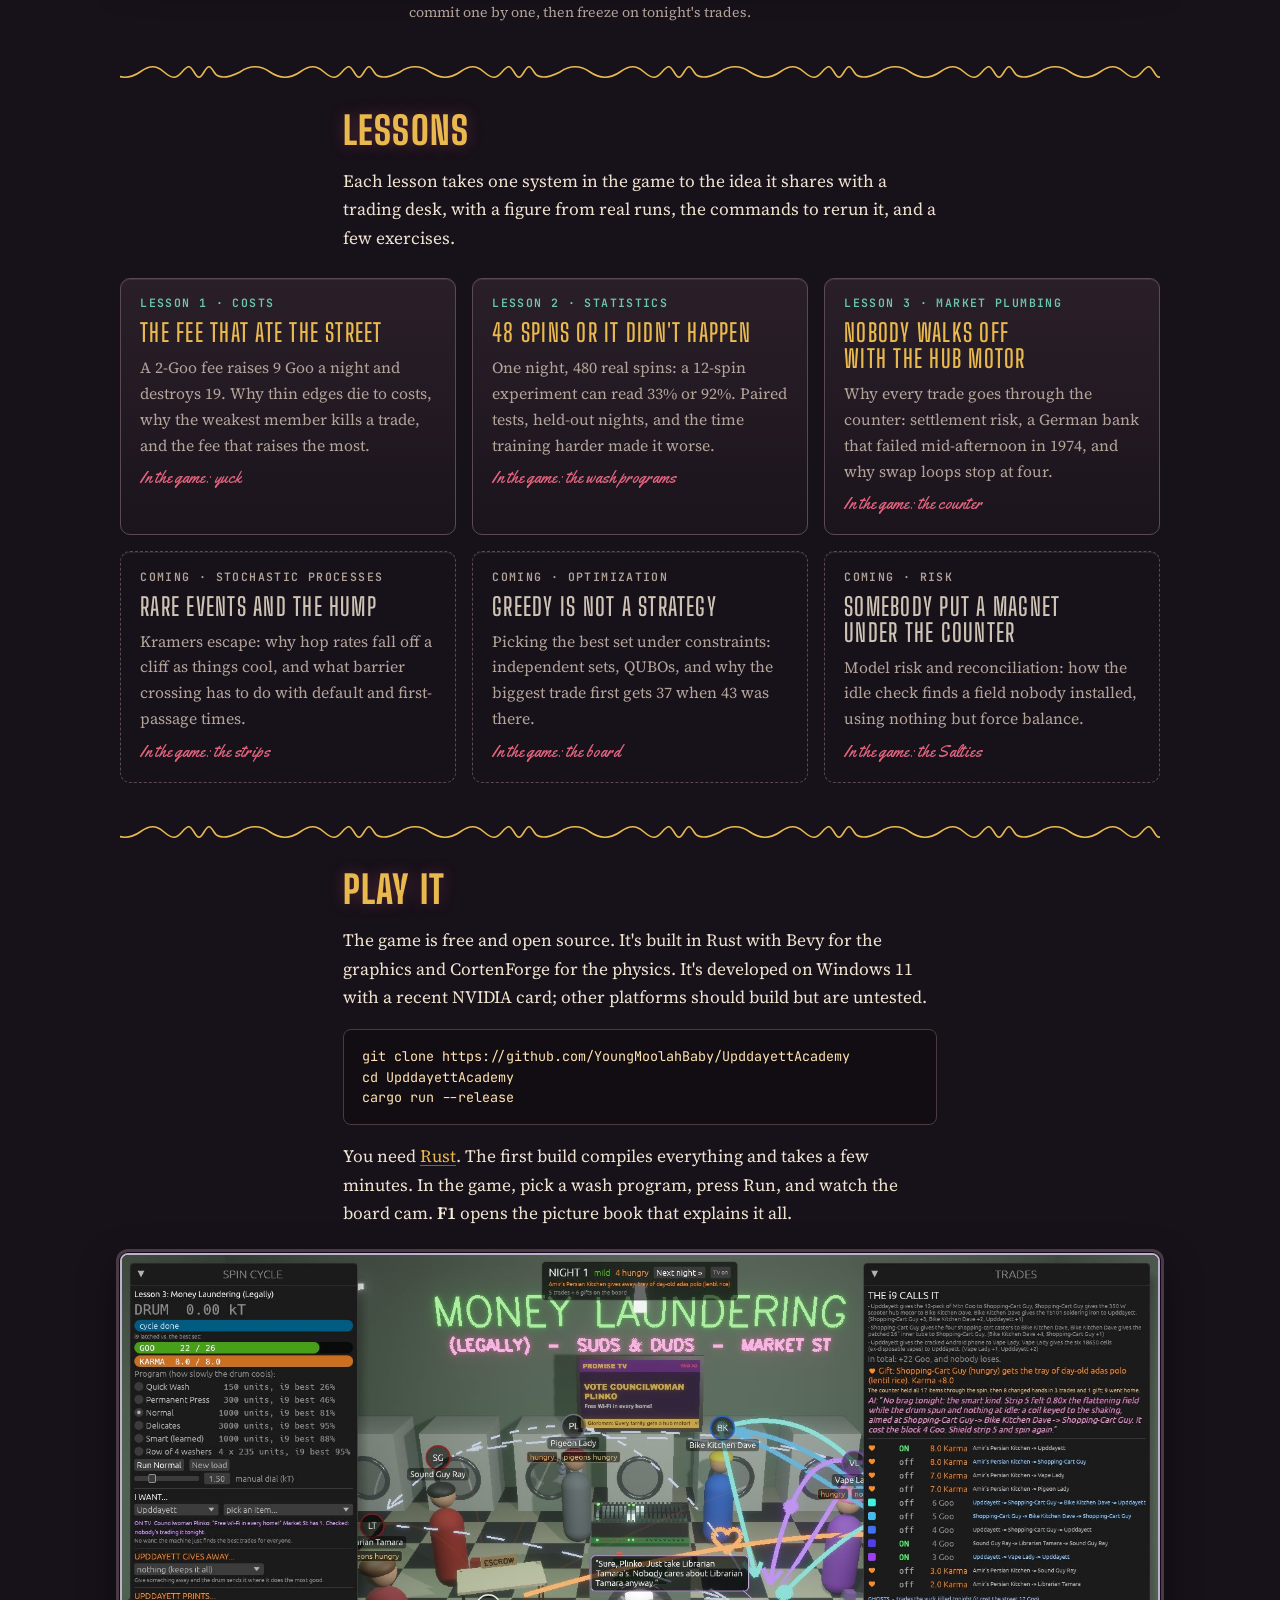
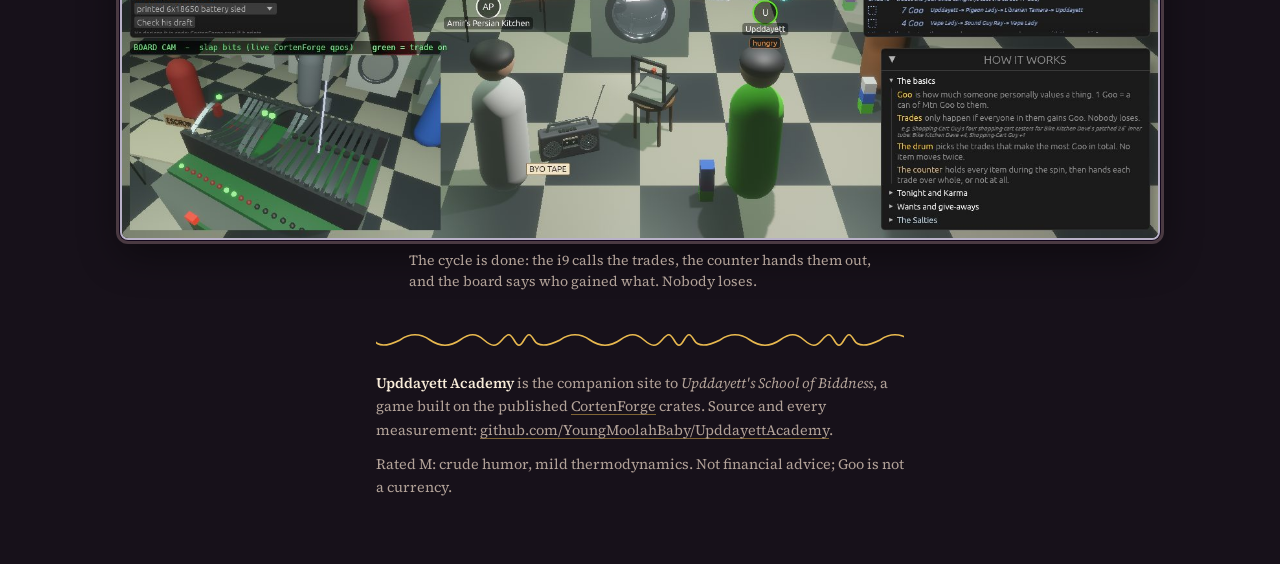
==== commit 0533a049: "Site: a Midwesterner's West Coast (county road at dusk, swaying power lines, film grain) Co-Authored" ====
--- a/site/index.html
+++ b/site/index.html
@@ -29,7 +29,7 @@
 </header>
 
 <div class="hero col">
-  <div class="street" aria-hidden="true"><span class="palm p1"></span><span class="palm p2"></span><span class="palm p3"></span><span class="palm p4"></span><span class="lowrider"><span class="body"></span><span class="wheel rear"></span><span class="wheel front"></span></span></div>
+  <div class="street" aria-hidden="true"><span class="elevator"></span><span class="tower"></span><span class="poles"><span class="wires"></span></span><span class="lowrider"><span class="body"></span><span class="wheel rear"></span><span class="wheel front"></span></span></div>
   <div class="eyebrow">A game, and the math under it</div>
   <h1>Learn what's under a trading desk from a laundromat</h1>
   <p class="lede">In <strong>Upddayett's School of Biddness</strong>, the big washer at the back of a Market St laundromat is a physics computer. Every night it works out who should swap what with whom, by shaking a drum of steel strips hot and cooling it slowly until they settle on the answer. Everything in the game is measured, and these pages take its systems to the ideas quants use every day.</p>
--- a/site/assets/site.css
+++ b/site/assets/site.css
@@ -1,40 +1,57 @@
-/* Upddayett Academy, West Coast edition: a dusk sky over Market St.
-   Layout: one reading column of ~66ch under a full-width sunset band; figures
-   break out wider as white plates in chrome frames. The whistle (a gliding
+/* Upddayett Academy: the West Coast as a Midwesterner pictures it with the
+   whistle on and the lyrics off. A hazy dusk over a county road: a grain
+   elevator, a water tower, power lines swaying in the wind, a lowered sedan
+   on the shoulder, film grain over everything.
+   Layout: one reading column of ~66ch under a full-width dusk band; figures
+   break out wider as white plates in steel frames. The whistle (a gliding
    sine, the G-funk lead and the strips' own motion) divides the sections.
    One deliberate look, dark at dusk in every theme. */
 :root {
   color-scheme: dark;
-  --night: #170b25;      /* the sky after sundown: page ground */
-  --surface: #241338;    /* cards, code, asides */
-  --ink: #f7ead6;        /* warm streetlight cream */
-  --muted: #bba7cc;
-  --rule: #4b2f66;
-  --sun: #ff8a3d;        /* sunset orange */
-  --pink: #ff4f9a;       /* the neon */
-  --gold: #ffc94a;       /* pinstripes, the whistle */
-  --teal: #3ee0c8;       /* pool water, the car-stereo LCD */
+  --night: #17111a;      /* dusk over a county road: page ground */
+  --surface: #241b25;    /* cards, code, asides */
+  --ink: #efe3d0;        /* porch-light cream */
+  --muted: #b3a399;
+  --rule: #4a3a42;
+  --sun: #e0863f;        /* a hazy sunset */
+  --pink: #e2647f;       /* dusty neon */
+  --gold: #e9b94e;       /* the whistle, pinstripes */
+  --teal: #6cc7b2;       /* the car-stereo LCD */
   --plate: #ffffff;      /* figures are drawn on white */
-  --goo: #7fe04a;
+  --goo: #8fd65a;
+  --sil: #140c14;        /* everything against the sky */
   --rust: var(--pink);   /* older markup's accent hook */
   --display: "Big Shoulders Display", "Arial Narrow", "Helvetica Neue", Arial, sans-serif;
   --gothic: "UnifrakturMaguntia", "Old English Text MT", "Big Shoulders Display", serif;
   --script: "Yellowtail", "Brush Script MT", cursive;
   --body: "Source Serif 4", Georgia, "Times New Roman", serif;
   --mono: "JetBrains Mono", ui-monospace, Consolas, monospace;
-  --whistle: url("data:image/svg+xml,%3Csvg xmlns='http://www.w3.org/2000/svg' width='160' height='14' viewBox='0 0 160 14'%3E%3Cpath d='M0 7 C10 0 20 0 30 7 S50 14 60 7 S76 0 84 7 S96 14 102 7 S110 0 114 7 S120 14 124 7 S130 0 134 7 S146 14 160 7' fill='none' stroke='%23ffc94a' stroke-width='1.6' stroke-linecap='round'/%3E%3C/svg%3E");
-  --palm: url("data:image/svg+xml,%3Csvg xmlns='http://www.w3.org/2000/svg' viewBox='0 0 200 300'%3E%3Cg fill='%2312071c'%3E%3Cpath d='M98 300 C104 230 94 160 106 92 L113 92 C103 160 112 230 110 300 Z'/%3E%3Cpath d='M110 90 Q62 58 8 86 Q62 70 110 95 Z'/%3E%3Cpath d='M110 90 Q154 50 198 66 Q152 62 110 95 Z'/%3E%3Cpath d='M110 90 Q84 30 44 18 Q88 42 110 95 Z'/%3E%3Cpath d='M110 90 Q134 24 172 14 Q134 42 110 95 Z'/%3E%3Cpath d='M110 90 Q70 92 42 142 Q82 102 110 97 Z'/%3E%3Cpath d='M110 90 Q152 96 178 142 Q142 104 110 97 Z'/%3E%3C/g%3E%3C/svg%3E");
+  --whistle: url("data:image/svg+xml,%3Csvg xmlns='http://www.w3.org/2000/svg' width='160' height='14' viewBox='0 0 160 14'%3E%3Cpath d='M0 7 C10 0 20 0 30 7 S50 14 60 7 S76 0 84 7 S96 14 102 7 S110 0 114 7 S120 14 124 7 S130 0 134 7 S146 14 160 7' fill='none' stroke='%23e9b94e' stroke-width='1.6' stroke-linecap='round'/%3E%3C/svg%3E");
+  --grain: url("data:image/svg+xml,%3Csvg xmlns='http://www.w3.org/2000/svg' width='180' height='180'%3E%3Cfilter id='g'%3E%3CfeTurbulence type='fractalNoise' baseFrequency='0.85' numOctaves='2' stitchTiles='stitch'/%3E%3CfeColorMatrix type='saturate' values='0'/%3E%3C/filter%3E%3Crect width='100%25' height='100%25' filter='url(%23g)'/%3E%3C/svg%3E");
+  /* A country elevator: four silos, the gallery across their tops, the head house, a spout. */
+  --elevator: url("data:image/svg+xml,%3Csvg xmlns='http://www.w3.org/2000/svg' viewBox='0 0 240 200'%3E%3Cg fill='%23140c14'%3E%3Crect x='10' y='60' width='34' height='140'/%3E%3Crect x='46' y='60' width='34' height='140'/%3E%3Crect x='82' y='60' width='34' height='140'/%3E%3Crect x='118' y='60' width='34' height='140'/%3E%3Crect x='10' y='48' width='146' height='12'/%3E%3Crect x='156' y='10' width='44' height='190'/%3E%3Crect x='152' y='4' width='52' height='8'/%3E%3Crect x='200' y='148' width='38' height='52'/%3E%3C/g%3E%3Cpath d='M200 34 L236 128' stroke='%23140c14' stroke-width='3'/%3E%3Crect x='169' y='40' width='6' height='8' fill='%23e9b94e' opacity='.75'/%3E%3Crect x='183' y='96' width='6' height='8' fill='%23e9b94e' opacity='.5'/%3E%3C/svg%3E");
+  /* A water tower: cone roof, tank, bowl, four legs, braces, the riser. */
+  --tower: url("data:image/svg+xml,%3Csvg xmlns='http://www.w3.org/2000/svg' viewBox='0 0 120 220'%3E%3Cg fill='%23140c14'%3E%3Cpath d='M12 44 L60 14 L108 44 Z'/%3E%3Crect x='18' y='42' width='84' height='40' rx='4'/%3E%3Cpath d='M18 80 Q60 104 102 80 Z'/%3E%3Crect x='58' y='4' width='4' height='12'/%3E%3C/g%3E%3Cg stroke='%23140c14' fill='none'%3E%3Cpath d='M26 86 L10 220 M46 92 L38 220 M74 92 L82 220 M94 86 L110 220' stroke-width='3.5'/%3E%3Cpath d='M60 98 L60 220' stroke-width='5'/%3E%3Cpath d='M16 170 L42 128 L78 128 L104 170 M22 128 L40 170 L80 170 L98 128' stroke-width='1.6'/%3E%3C/g%3E%3C/svg%3E");
+  /* One wooden pole with its crossarm, every 300 units along the road. */
+  --pole: url("data:image/svg+xml,%3Csvg xmlns='http://www.w3.org/2000/svg' viewBox='0 0 300 200'%3E%3Cg fill='%23140c14'%3E%3Crect x='38' y='40' width='4' height='160'/%3E%3Crect x='20' y='46' width='40' height='3'/%3E%3Crect x='23' y='42' width='2' height='5'/%3E%3Crect x='39' y='42' width='2' height='5'/%3E%3Crect x='55' y='42' width='2' height='5'/%3E%3C/g%3E%3C/svg%3E");
+  /* Three wires from pole to pole, sagging (the part of the last span that shows, too). */
+  --wires: url("data:image/svg+xml,%3Csvg xmlns='http://www.w3.org/2000/svg' viewBox='0 0 300 60' preserveAspectRatio='none'%3E%3Cpath d='M24 2 Q174 40 324 2 M-276 2 Q-126 40 24 2 M40 2 Q190 44 340 2 M-260 2 Q-110 44 40 2 M56 2 Q206 38 356 2 M-244 2 Q-94 38 56 2' fill='none' stroke='%23140c14' stroke-width='1.2'/%3E%3C/svg%3E");
 }
 
 *, *::before, *::after { box-sizing: border-box; }
 html { -webkit-text-size-adjust: 100%; }
 body {
   margin: 0; color: var(--ink); font: 400 1.08rem/1.65 var(--body);
-  background: var(--night);
-  background-image: radial-gradient(120% 60% at 50% 0%, #2c1244 0%, var(--night) 70%);
+  background-color: var(--night);
+  background-image: radial-gradient(120% 60% at 50% 0%, #2a1d29 0%, var(--night) 70%);
   background-repeat: no-repeat;
 }
-::selection { background: var(--pink); color: #1a0a20; }
+/* Film grain over the whole page. */
+body::after {
+  content: ""; position: fixed; inset: 0; z-index: 50; pointer-events: none;
+  background: var(--grain); opacity: 0.07; mix-blend-mode: overlay;
+}
+::selection { background: var(--pink); color: #1a0f16; }
 img { max-width: 100%; }
 .page { max-width: 1080px; margin: 0 auto; padding-inline: 20px; padding-block: 0 64px; }
 .col { max-width: min(66ch, 100%); margin-inline: auto; width: 100%; }
@@ -42,17 +59,17 @@
 h1 { font-size: clamp(2.5rem, 7vw, 4.4rem); font-weight: 800; letter-spacing: 0.01em; text-transform: uppercase; }
 h2 {
   font-size: clamp(1.8rem, 4vw, 2.4rem); font-weight: 800; text-transform: uppercase; letter-spacing: 0.03em;
-  color: var(--gold); text-shadow: 0 0 18px rgba(255, 79, 154, 0.45);
+  color: var(--gold); text-shadow: 0 0 16px rgba(226, 100, 127, 0.3);
 }
 h3 { font-size: 1.35rem; font-weight: 600; text-transform: uppercase; letter-spacing: 0.05em; color: var(--teal); }
 p { margin: 0; }
-a { color: var(--gold); text-decoration-color: rgba(255, 201, 74, 0.5); text-underline-offset: 3px; }
+a { color: var(--gold); text-decoration-color: rgba(233, 185, 78, 0.5); text-underline-offset: 3px; }
 a:hover { color: var(--pink); text-decoration-color: var(--pink); }
 a:focus-visible, button:focus-visible, summary:focus-visible { outline: 2px solid var(--teal); outline-offset: 3px; }
-strong { font-weight: 600; color: #fff4e2; }
+strong { font-weight: 600; color: #f8ecd9; }
 sup, sub { line-height: 0; }
 
-/* Site header: chrome Old English wordmark, pinstriped underneath */
+/* Site header: weathered-steel Old English wordmark, pinstriped underneath */
 .site-head {
   display: flex; flex-wrap: wrap; align-items: center; justify-content: space-between; gap: 0.6rem 1.4rem;
   padding-block: 20px 16px; margin-bottom: 0;
@@ -61,9 +78,9 @@
 .wordmark { display: flex; align-items: baseline; gap: 0.7rem; text-decoration: none; }
 .wordmark b {
   font: 400 1.9rem/1 var(--gothic); letter-spacing: 0.01em;
-  background: linear-gradient(180deg, #ffffff 0%, #e9e4f2 42%, #8f86a3 52%, #fdf2d8 62%, #ffc94a 100%);
+  background: linear-gradient(180deg, #f3e7d6 0%, #d8c3a8 40%, #8a5a3e 52%, #b8714a 66%, #e7c08a 100%);
   -webkit-background-clip: text; background-clip: text; color: transparent;
-  filter: drop-shadow(0 2px 0 #12071c) drop-shadow(0 0 10px rgba(255, 79, 154, 0.35));
+  filter: drop-shadow(0 2px 0 #0e080e) drop-shadow(0 0 8px rgba(224, 134, 63, 0.3));
 }
 .wordmark span { font: 400 1.25rem/1 var(--script); color: var(--pink); letter-spacing: 0.01em; text-transform: none; }
 .nav { display: flex; flex-wrap: wrap; gap: 0.3rem 1.2rem; font: 600 0.8rem/1 var(--mono); letter-spacing: 0.1em; text-transform: uppercase; }
@@ -83,44 +100,60 @@
   background: var(--whistle) center top / 160px 14px repeat-x;
 }
 
-/* The sunset band: dusk at the top, the sun going down behind the palms */
+/* The dusk band: a hazy sun going down behind the county road */
 .eyebrow { font: 600 0.78rem/1.4 var(--mono); letter-spacing: 0.14em; text-transform: uppercase; color: var(--teal); }
 .hero.col { max-width: 100%; }
 .hero {
   position: relative; overflow: hidden; isolation: isolate;
   display: flex; flex-direction: column; gap: 1.1rem;
   margin-block: 1.4rem 2.2rem; padding: clamp(1.6rem, 4vw, 2.8rem) clamp(1.1rem, 4vw, 3rem) clamp(150px, 20vw, 210px);
-  border-radius: 10px; border: 1px solid #5a3a72;
+  border-radius: 10px; border: 1px solid var(--rule);
   background:
-    linear-gradient(180deg, transparent calc(100% - 12px), #12071c calc(100% - 12px)),
-    radial-gradient(circle at 50% 100%, #ffe08a 0, #ffc94a 64px, #ff8a3d 66px, rgba(255, 138, 61, 0.55) 120px, rgba(255, 79, 154, 0) 260px),
-    linear-gradient(180deg, #1d0d30 0%, #351450 38%, #7a1f63 64%, #d83f78 82%, #ff8a3d 96%);
+    linear-gradient(180deg, transparent calc(100% - 12px), var(--sil) calc(100% - 12px)),
+    linear-gradient(180deg, transparent 72%, rgba(232, 172, 110, 0.22) 94%, transparent 100%),
+    radial-gradient(circle at 60% 100%, #f6d08a 0, #eebb6a 56px, #e0863f 60px, rgba(224, 134, 63, 0.45) 120px, rgba(169, 80, 62, 0) 250px),
+    linear-gradient(180deg, #1e1620 0%, #3a2533 36%, #6d3540 60%, #a9503e 78%, #d4843f 92%, #e3a25a 100%);
+}
+/* Grain on the band, a little heavier than the page. */
+.hero::after {
+  content: ""; position: absolute; inset: 0; z-index: 1; pointer-events: none;
+  background: var(--grain); opacity: 0.16; mix-blend-mode: overlay;
 }
 /* The whistle across the sky, gliding slowly */
 .hero::before {
-  content: ""; position: absolute; z-index: -1; left: 0; right: 0; bottom: clamp(110px, 15vw, 160px); height: 14px;
-  background: var(--whistle) 0 0 / 160px 14px repeat-x; opacity: 0.55;
+  content: ""; position: absolute; z-index: -1; left: 0; right: 0; bottom: clamp(118px, 16vw, 168px); height: 14px;
+  background: var(--whistle) 0 0 / 160px 14px repeat-x; opacity: 0.5;
   animation: whistle 14s linear infinite;
 }
 @keyframes whistle { to { background-position: 160px 0; } }
 
-/* The street: palms swaying, each at its own pace, and a lowrider in front of
-   the sun that works its hydraulics every few seconds and hops while you
-   hover the band (a strip jumping its hump). */
+/* The county road: a grain elevator, a water tower, power lines swaying in
+   the wind, and a lowered sedan in front of the sun that works its
+   hydraulics every few seconds and hops while you hover the band (a strip
+   jumping its hump). */
 .hero > .street { position: absolute; inset: 0; z-index: -1; max-width: none; pointer-events: none; }
-.palm {
-  position: absolute; bottom: 10px; aspect-ratio: 2 / 3;
-  background: var(--palm) bottom center / contain no-repeat;
-  transform-origin: 55% 100%; animation: sway 7s ease-in-out infinite alternate;
-}
-.palm.p1 { left: 3%; width: clamp(70px, 11vw, 120px); }
-.palm.p2 { left: 13%; width: clamp(46px, 7vw, 78px); animation-duration: 5.5s; animation-delay: -2s; }
-.palm.p3 { right: 4%; width: clamp(80px, 13vw, 140px); animation-duration: 8s; animation-delay: -4s; }
-.palm.p4 { right: 17%; width: clamp(40px, 6vw, 64px); animation-duration: 6s; animation-delay: -1s; }
-@keyframes sway { from { transform: rotate(-1.6deg); } to { transform: rotate(1.8deg); } }
+.elevator {
+  position: absolute; left: 2%; bottom: 10px; width: clamp(150px, 24vw, 250px); aspect-ratio: 240 / 200;
+  background: var(--elevator) bottom left / contain no-repeat;
+}
+.tower {
+  position: absolute; right: 7%; bottom: 10px; width: clamp(58px, 9vw, 100px); aspect-ratio: 120 / 220;
+  background: var(--tower) bottom center / contain no-repeat;
+}
+.poles {
+  --ph: clamp(110px, 15vw, 160px);
+  position: absolute; left: 0; right: 0; bottom: 10px; height: var(--ph);
+  background: var(--pole) 0 0 / calc(var(--ph) * 1.5) var(--ph) repeat-x;
+}
+.wires {
+  position: absolute; left: 0; right: 0; top: calc(var(--ph) * 0.235); height: calc(var(--ph) * 0.3);
+  background: var(--wires) 0 0 / calc(var(--ph) * 1.5) 100% repeat-x;
+  transform-origin: 50% 0; animation: wind 4.5s ease-in-out infinite alternate;
+}
+@keyframes wind { from { transform: scaleY(0.85); } to { transform: scaleY(1.2); } }
 
 .lowrider {
-  --car: url("data:image/svg+xml,%3Csvg xmlns='http://www.w3.org/2000/svg' viewBox='0 0 240 70'%3E%3Cpath d='M6 44 Q6 36 16 35 L58 33 Q74 31 86 20 Q96 13 112 13 L150 13 Q164 13 174 22 Q182 29 194 31 L226 34 Q236 35 236 44 L236 50 Q236 54 232 54 L208 54 A16 16 0 0 0 176 54 L68 54 A16 16 0 0 0 36 54 L10 54 Q6 54 6 50 Z' fill='%2312071c'/%3E%3Cpath d='M92 29 Q100 18 113 17 L148 17 Q160 17 168 29 Z' fill='%23662a64'/%3E%3Cpath d='M16 41 L230 41' stroke='%23ffc94a' stroke-width='1.3'/%3E%3Cpath d='M226 47 L239 47 M2 47 L12 47' stroke='%23d9d3e4' stroke-width='3' stroke-linecap='round'/%3E%3C/svg%3E");
+  --car: url("data:image/svg+xml,%3Csvg xmlns='http://www.w3.org/2000/svg' viewBox='0 0 240 70'%3E%3Cpath d='M6 44 Q6 36 16 35 L58 33 Q74 31 86 20 Q96 13 112 13 L150 13 Q164 13 174 22 Q182 29 194 31 L226 34 Q236 35 236 44 L236 50 Q236 54 232 54 L208 54 A16 16 0 0 0 176 54 L68 54 A16 16 0 0 0 36 54 L10 54 Q6 54 6 50 Z' fill='%23140c14'/%3E%3Cpath d='M92 29 Q100 18 113 17 L148 17 Q160 17 168 29 Z' fill='%235a3340'/%3E%3Cpath d='M16 41 L230 41' stroke='%23ffc94a' stroke-width='1.3'/%3E%3Cpath d='M226 47 L239 47 M2 47 L12 47' stroke='%23d9d3e4' stroke-width='3' stroke-linecap='round'/%3E%3C/svg%3E");
   position: absolute; left: 50%; bottom: 6px; width: clamp(130px, 22vw, 230px); aspect-ratio: 240 / 70;
   transform: translateX(-50%);
 }
@@ -196,14 +229,14 @@
 .screen { margin: 0; display: flex; flex-direction: column; gap: 0.6rem; }
 .screen img {
   display: block; width: 100%; height: auto; border-radius: 8px; background: #0a0510;
-  border: 2px solid #b9b2c8; box-shadow: 0 0 0 1px #12071c, 0 0 0 4px #4b2f66, 0 14px 40px rgba(0, 0, 0, 0.45);
+  border: 2px solid #b9b2c8; box-shadow: 0 0 0 1px #12071c, 0 0 0 4px var(--rule), 0 14px 40px rgba(0, 0, 0, 0.45);
 }
 
 /* Figures: white plates (the SVGs are drawn on white) in a chrome frame */
 figure { margin: 0; display: flex; flex-direction: column; gap: 0.6rem; }
 .plate {
   background: var(--plate); border-radius: 8px; padding: 10px; overflow-x: auto;
-  border: 2px solid #c9c2d6; box-shadow: 0 0 0 1px #12071c, 0 0 0 4px #4b2f66, 0 12px 32px rgba(0, 0, 0, 0.4);
+  border: 2px solid #c9c2d6; box-shadow: 0 0 0 1px #12071c, 0 0 0 4px var(--rule), 0 12px 32px rgba(0, 0, 0, 0.4);
 }
 .plate img { display: block; width: 100%; height: auto; min-width: 560px; }
 .plate.wide img { min-width: 720px; }
@@ -223,7 +256,7 @@
 td.n { font-family: var(--mono); font-size: 0.9rem; white-space: nowrap; }
 tr.win td { color: var(--goo); }
 code { font: 400 0.86em var(--mono); background: var(--surface); color: #ffe3b0; padding: 0.08em 0.3em; border-radius: 3px; overflow-wrap: anywhere; }
-pre { margin: 0; background: #10071a; border: 1px solid var(--rule); border-radius: 8px; padding: 1rem 1.1rem; overflow-x: auto; font: 400 0.84rem/1.55 var(--mono); color: #ffe3b0; }
+pre { margin: 0; background: #120c13; border: 1px solid var(--rule); border-radius: 8px; padding: 1rem 1.1rem; overflow-x: auto; font: 400 0.84rem/1.55 var(--mono); color: #ffe3b0; }
 pre code { background: none; padding: 0; font-size: inherit; overflow-wrap: normal; }
 .compare { display: grid; grid-template-columns: repeat(auto-fit, minmax(200px, 1fr)); gap: 1rem; }
 .compare > div { display: flex; flex-direction: column; gap: 0.3rem; padding: 1rem 1.1rem; border: 1px solid var(--rule); border-radius: 8px; background: var(--surface); }
@@ -237,8 +270,8 @@
 .lessons { display: grid; grid-template-columns: repeat(auto-fit, minmax(280px, 1fr)); gap: 1rem; }
 .lesson {
   display: flex; flex-direction: column; gap: 0.55rem; padding: 1.1rem 1.2rem 1.2rem; border-radius: 10px;
-  text-decoration: none; color: var(--ink); background: linear-gradient(180deg, #2b1641, #1d0f2e);
-  border: 1px solid #6a5582; box-shadow: inset 0 1px 0 rgba(255, 255, 255, 0.08);
+  text-decoration: none; color: var(--ink); background: linear-gradient(180deg, #2a1f29, #1b141c);
+  border: 1px solid #5b4a50; box-shadow: inset 0 1px 0 rgba(255, 255, 255, 0.08);
   transition: border-color 0.15s, box-shadow 0.15s, transform 0.15s;
 }
 a.lesson:hover { border-color: var(--pink); box-shadow: 0 0 0 1px var(--pink), 0 0 22px rgba(255, 79, 154, 0.35); transform: translateY(-2px); color: var(--ink); }
@@ -274,7 +307,7 @@
   .wordmark b { font-size: 1.6rem; }
 }
 @media (prefers-reduced-motion: reduce) {
-  .hero::before, .palm, .lowrider .body, .hero:hover .lowrider, .hero:hover .street::after { animation: none; }
+  .hero::before, .wires, .lowrider .body, .hero:hover .lowrider, .hero:hover .street::after { animation: none; }
   .lesson { transition: none; }
   a.lesson:hover { transform: none; }
 }
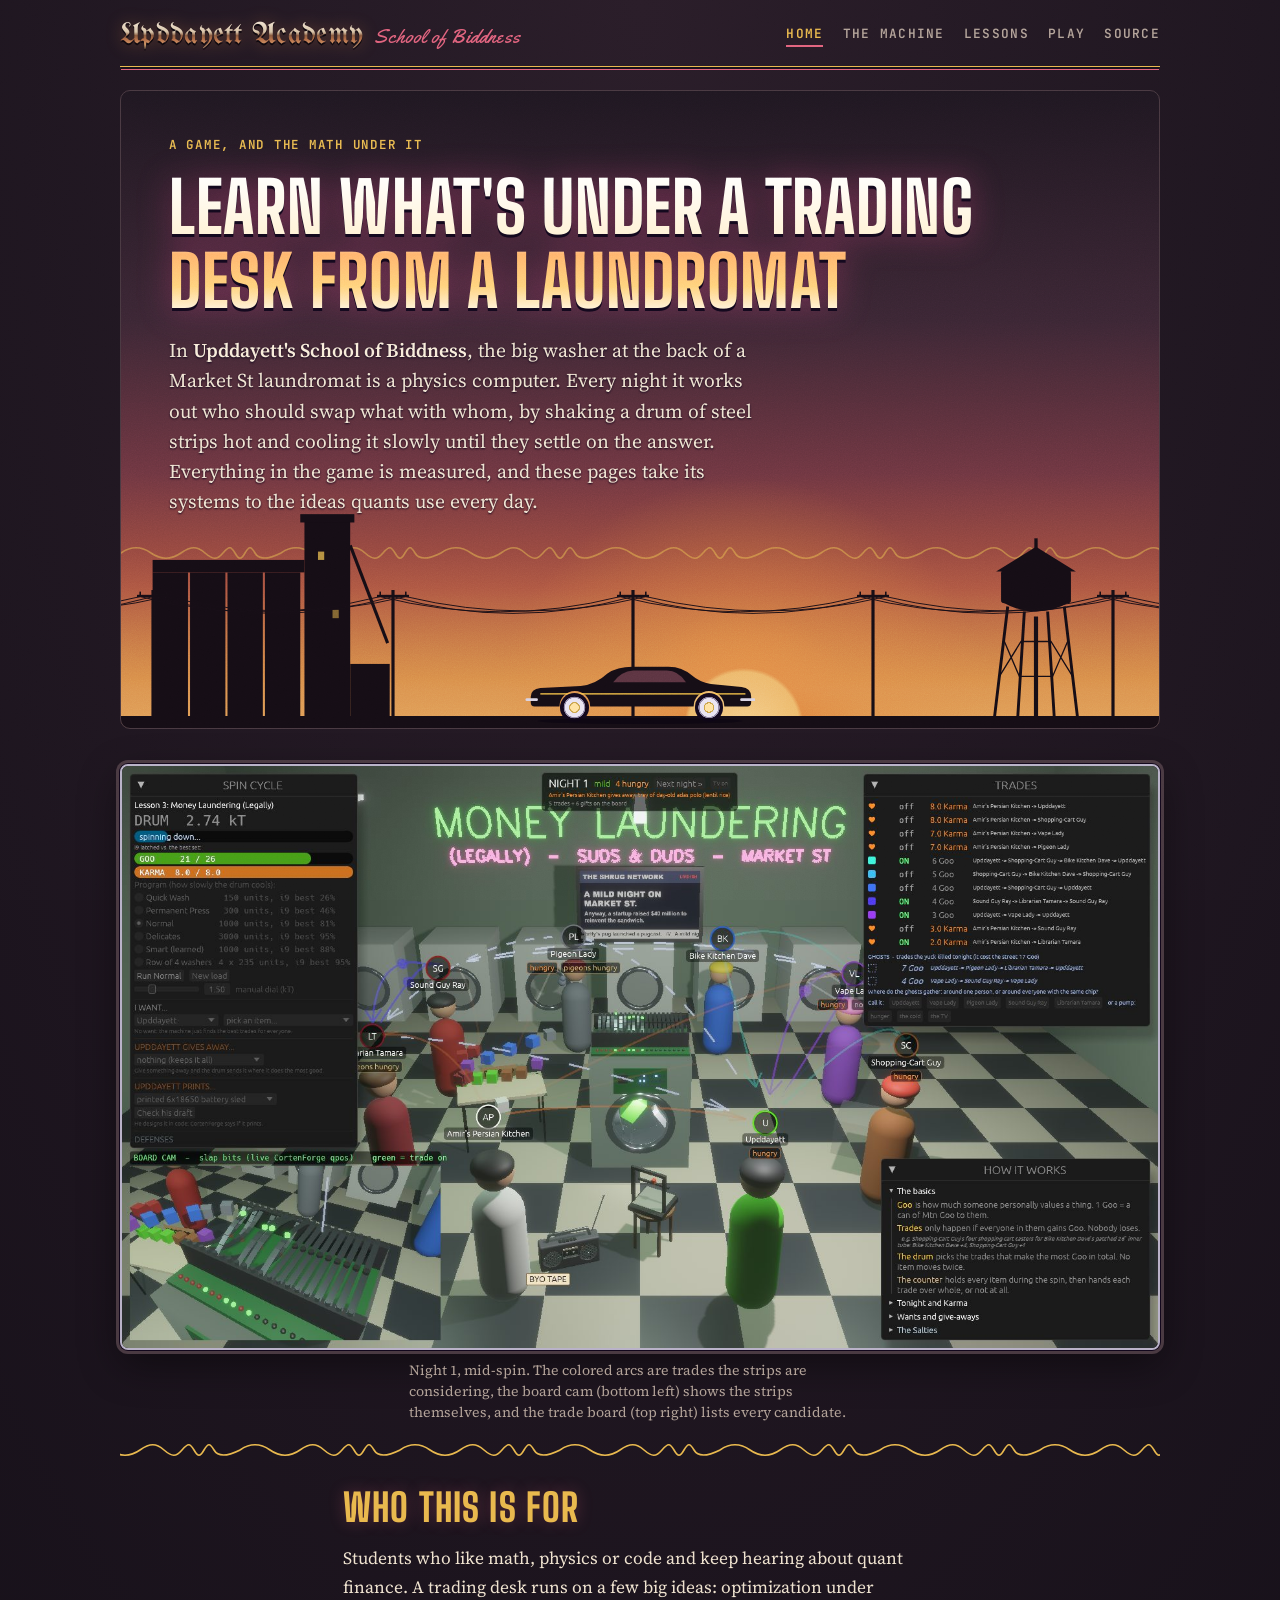
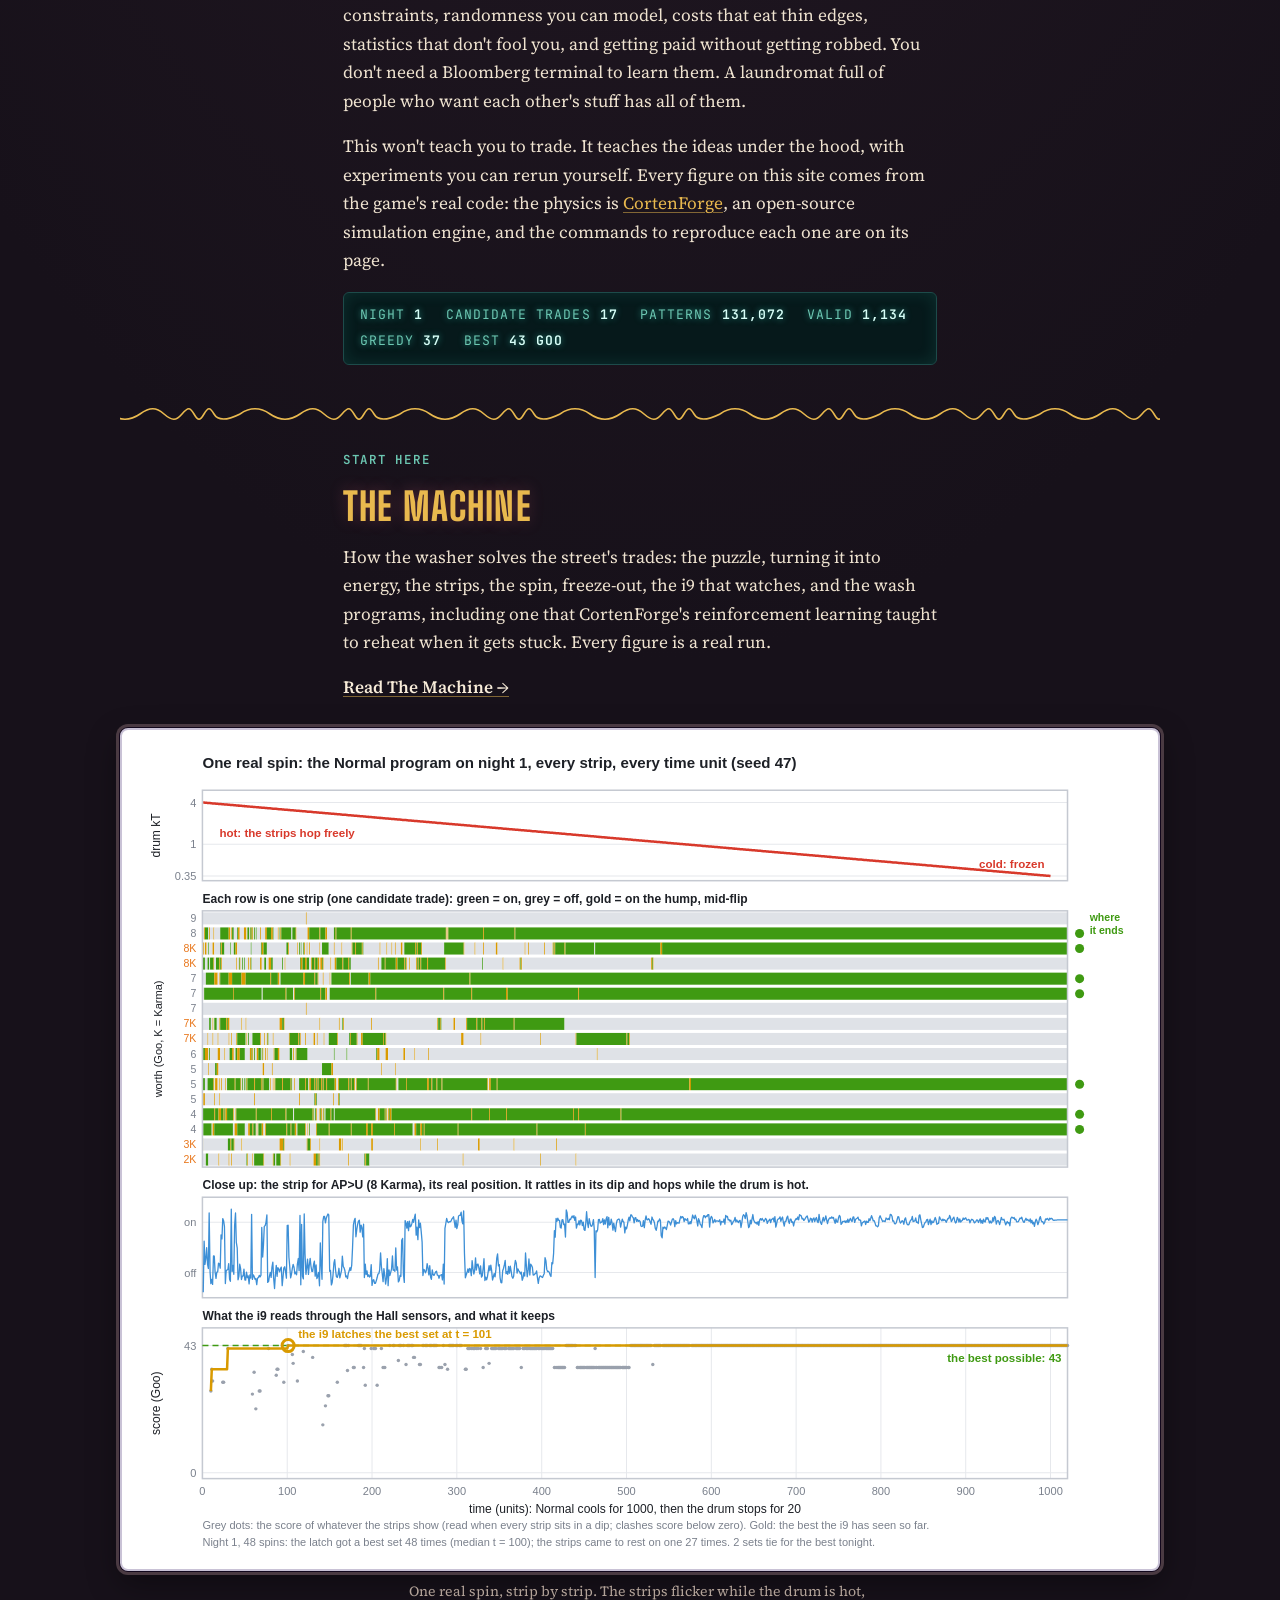
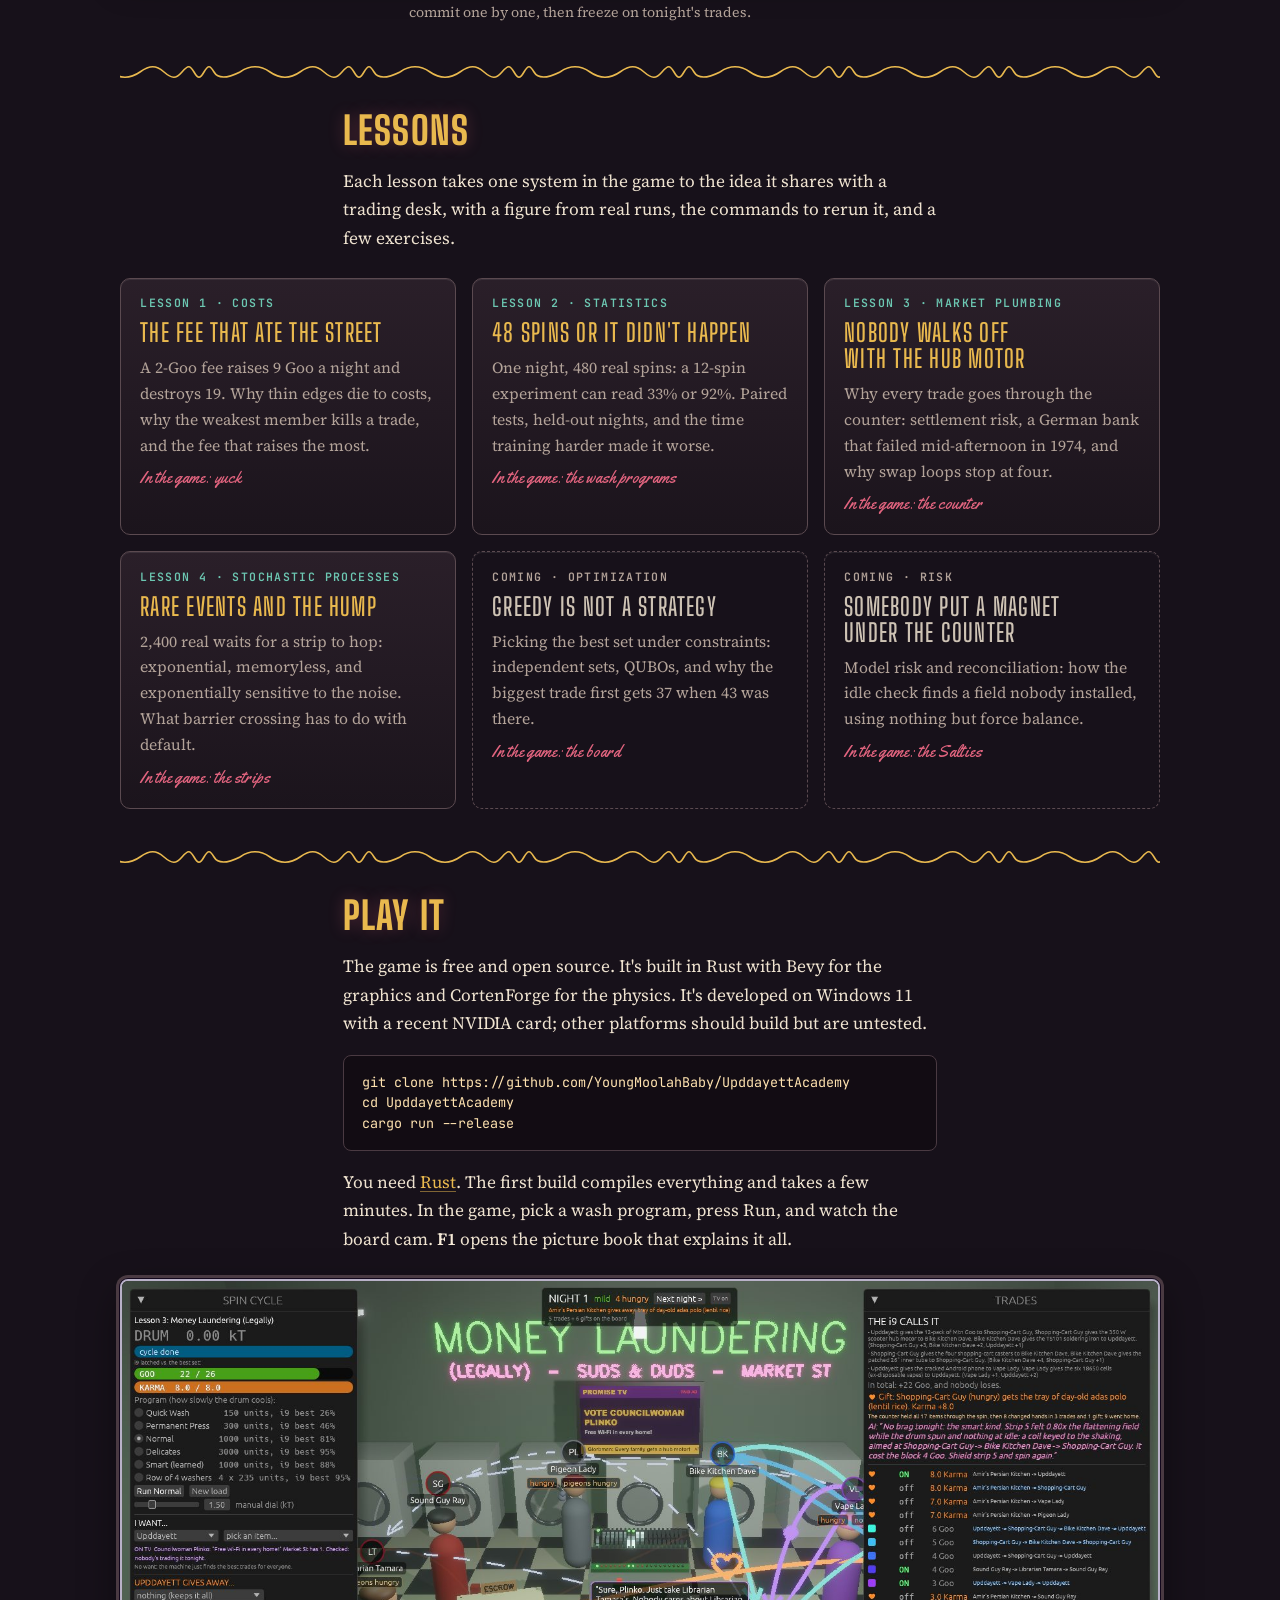
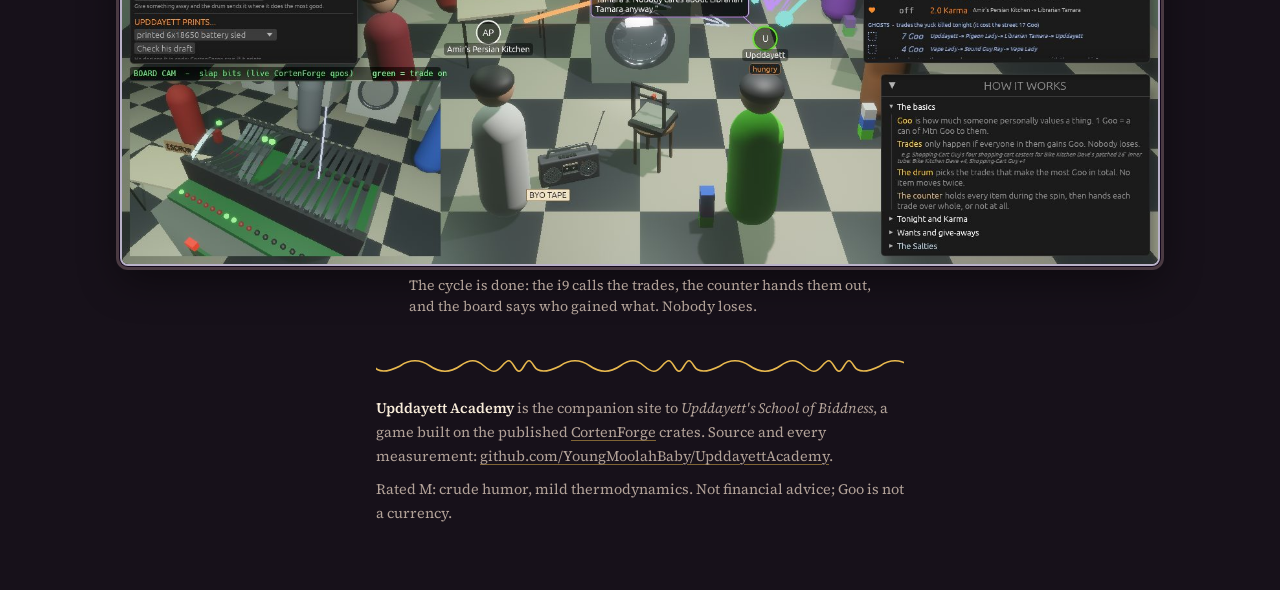
==== commit d47b1cca: "Site: Lesson 4, rare events and the hump 2,400 complete waits of lone strips (hump 5, kT 0.85): expo" ====
--- a/site/index.html
+++ b/site/index.html
@@ -12,7 +12,7 @@
 <link rel="preconnect" href="https://fonts.googleapis.com">
 <link rel="preconnect" href="https://fonts.gstatic.com" crossorigin>
 <link rel="stylesheet" href="https://fonts.googleapis.com/css2?family=Big+Shoulders+Display:wght@600;800&family=Source+Serif+4:ital,opsz,wght@0,8..60,400;0,8..60,600;1,8..60,400&family=JetBrains+Mono:wght@400;600&family=UnifrakturMaguntia&family=Yellowtail&display=swap">
-<link rel="stylesheet" href="assets/site.css">
+<link rel="stylesheet" href="assets/site.css?v=dev">
 </head>
 <body>
 <div class="page">
@@ -88,12 +88,12 @@
       <p>Why every trade goes through the counter: settlement risk, a German bank that failed mid-afternoon in 1974, and why swap loops stop at four.</p>
       <span class="game">In the game: the counter</span>
     </a>
-    <div class="lesson soon">
-      <span class="tag">Coming · Stochastic processes</span>
+    <a class="lesson" href="lessons/rare-events/">
+      <span class="tag">Lesson 4 · Stochastic processes</span>
       <h3>Rare events and the hump</h3>
-      <p>Kramers escape: why hop rates fall off a cliff as things cool, and what barrier crossing has to do with default and first-passage times.</p>
+      <p>2,400 real waits for a strip to hop: exponential, memoryless, and exponentially sensitive to the noise. What barrier crossing has to do with default.</p>
       <span class="game">In the game: the strips</span>
-    </div>
+    </a>
     <div class="lesson soon">
       <span class="tag">Coming · Optimization</span>
       <h3>Greedy is not a strategy</h3>
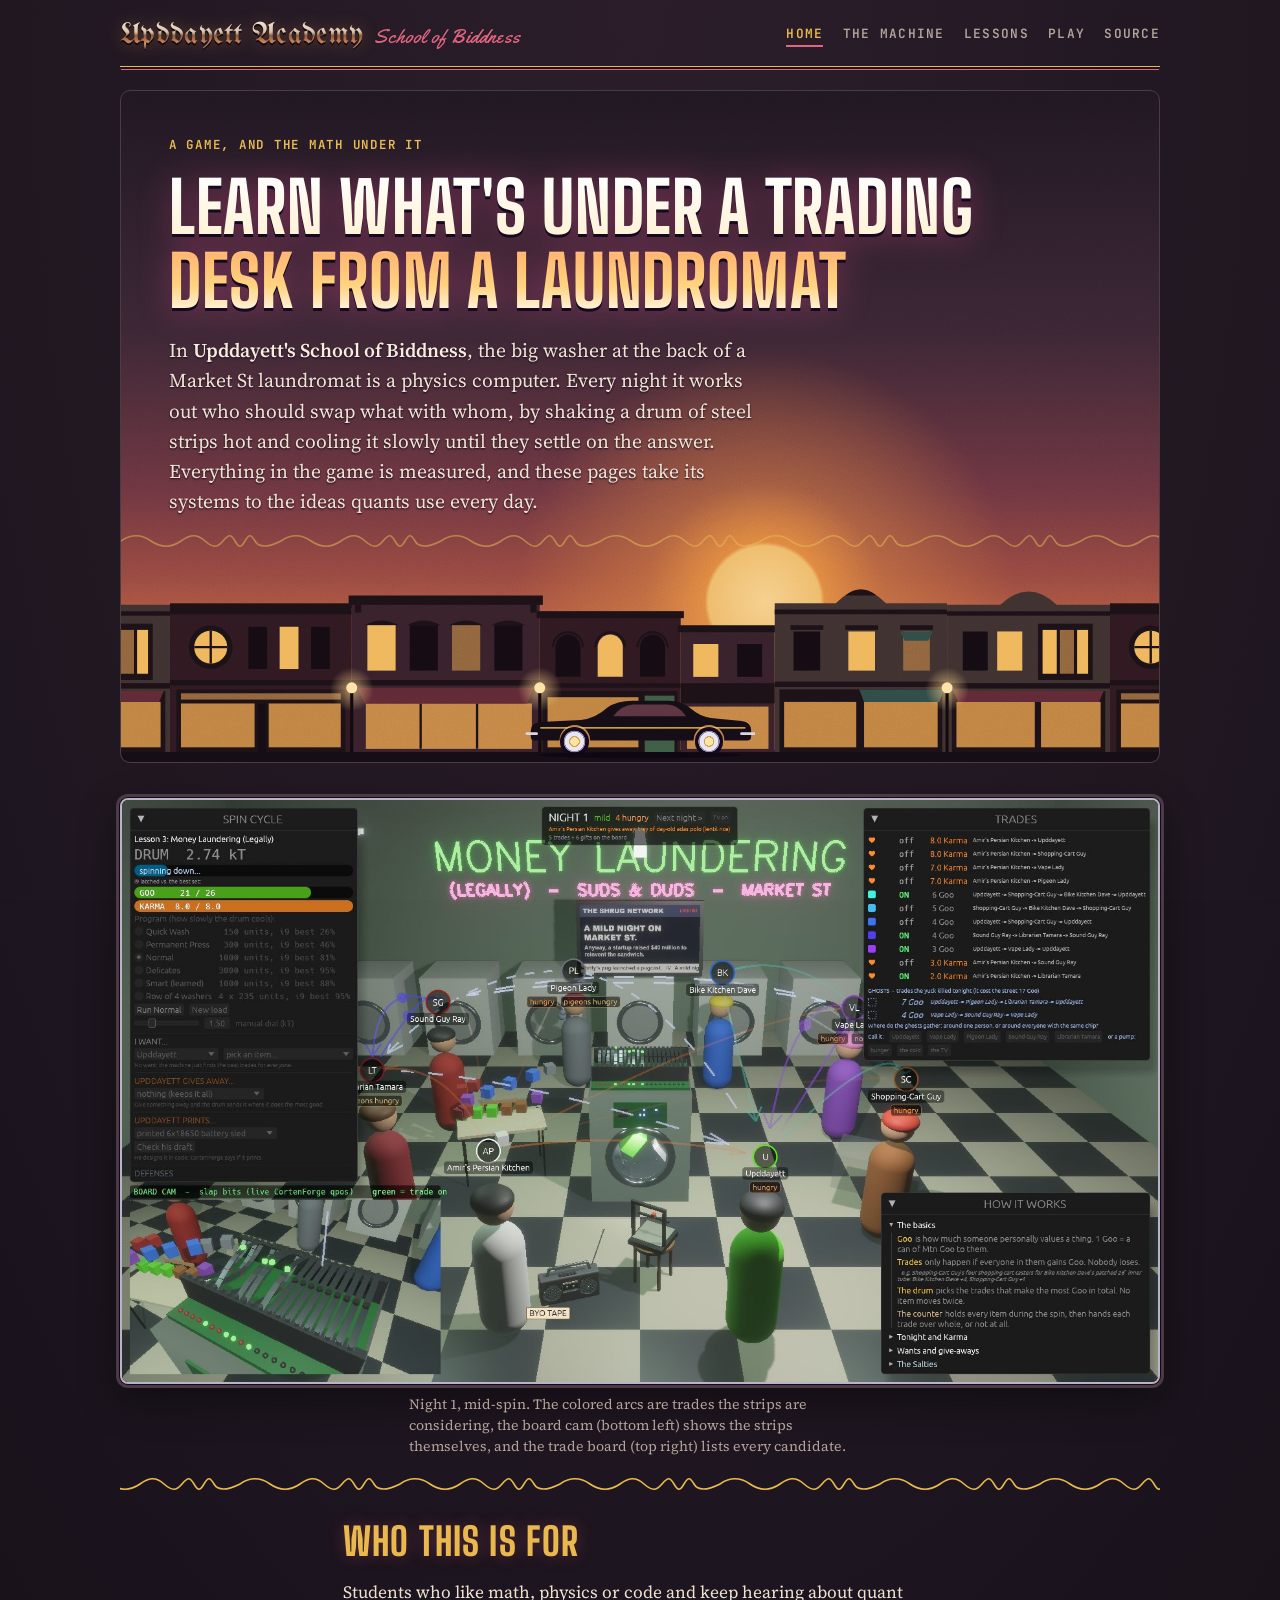
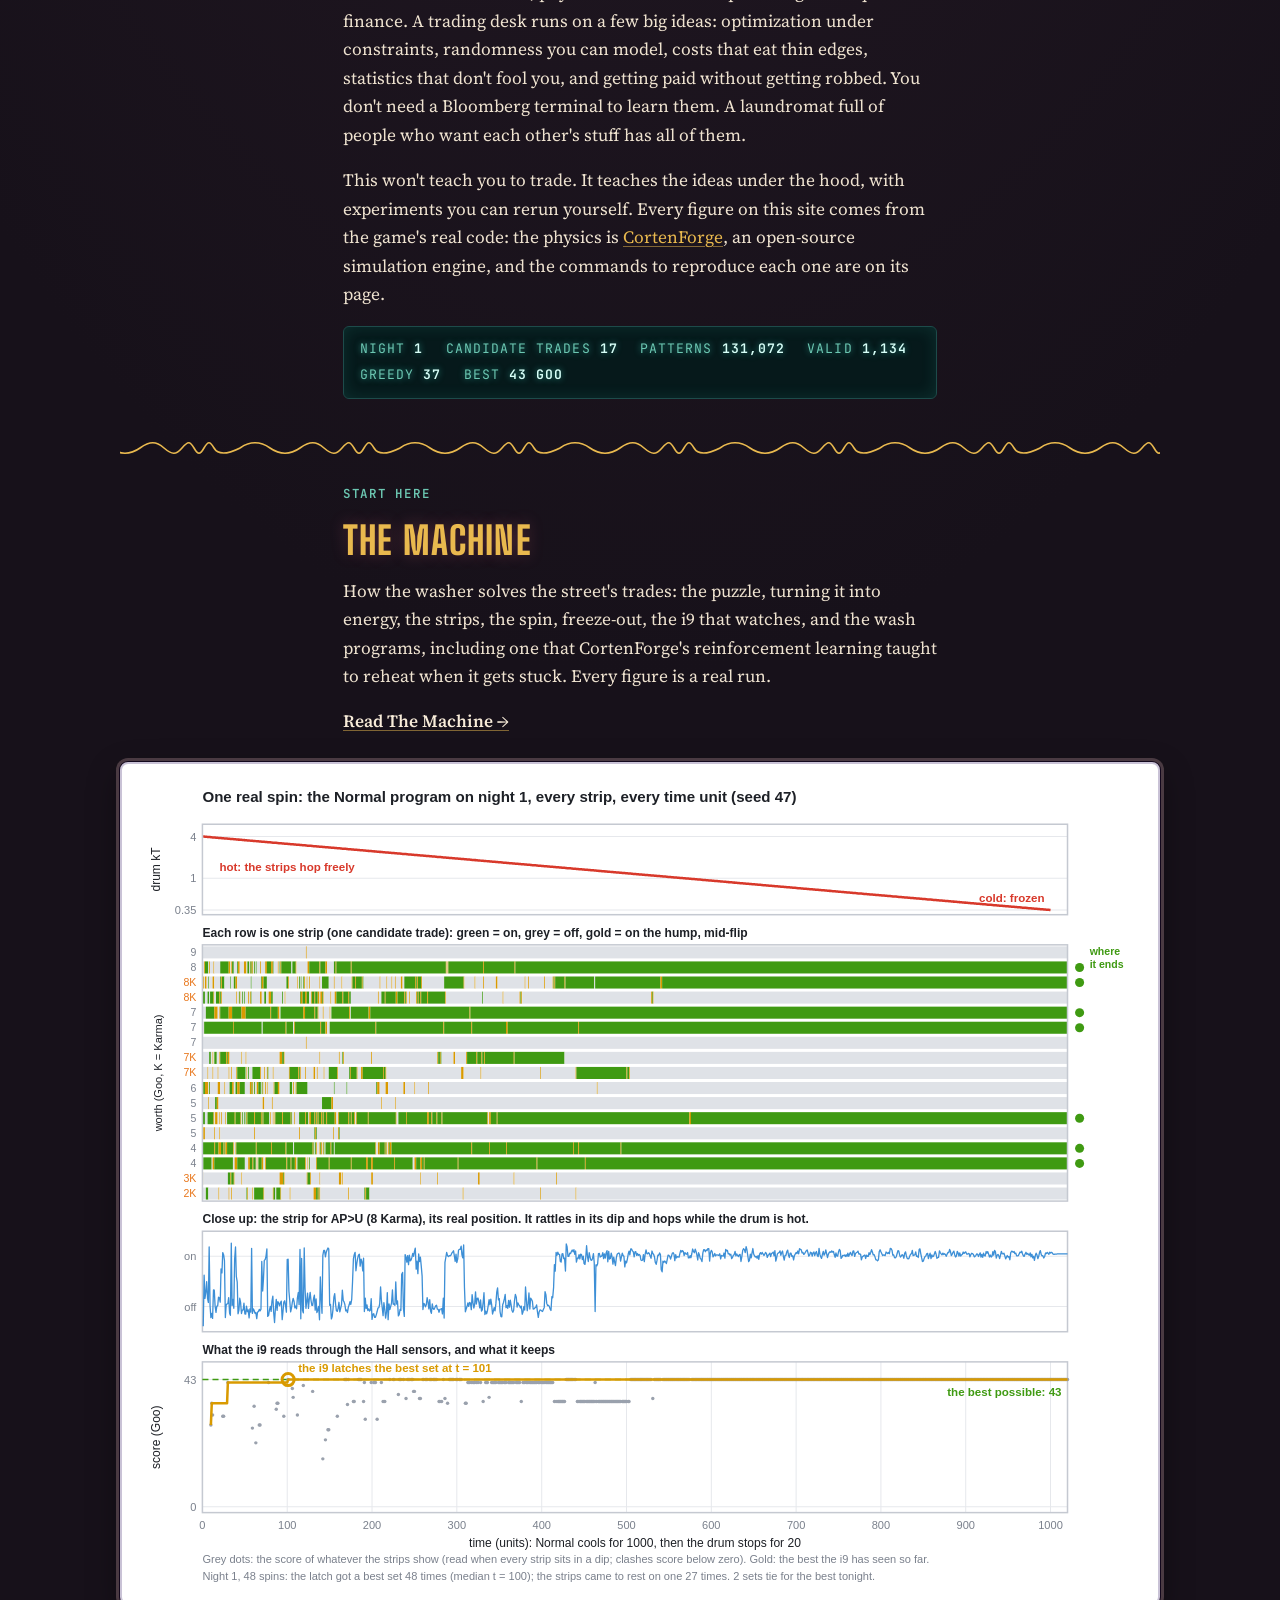
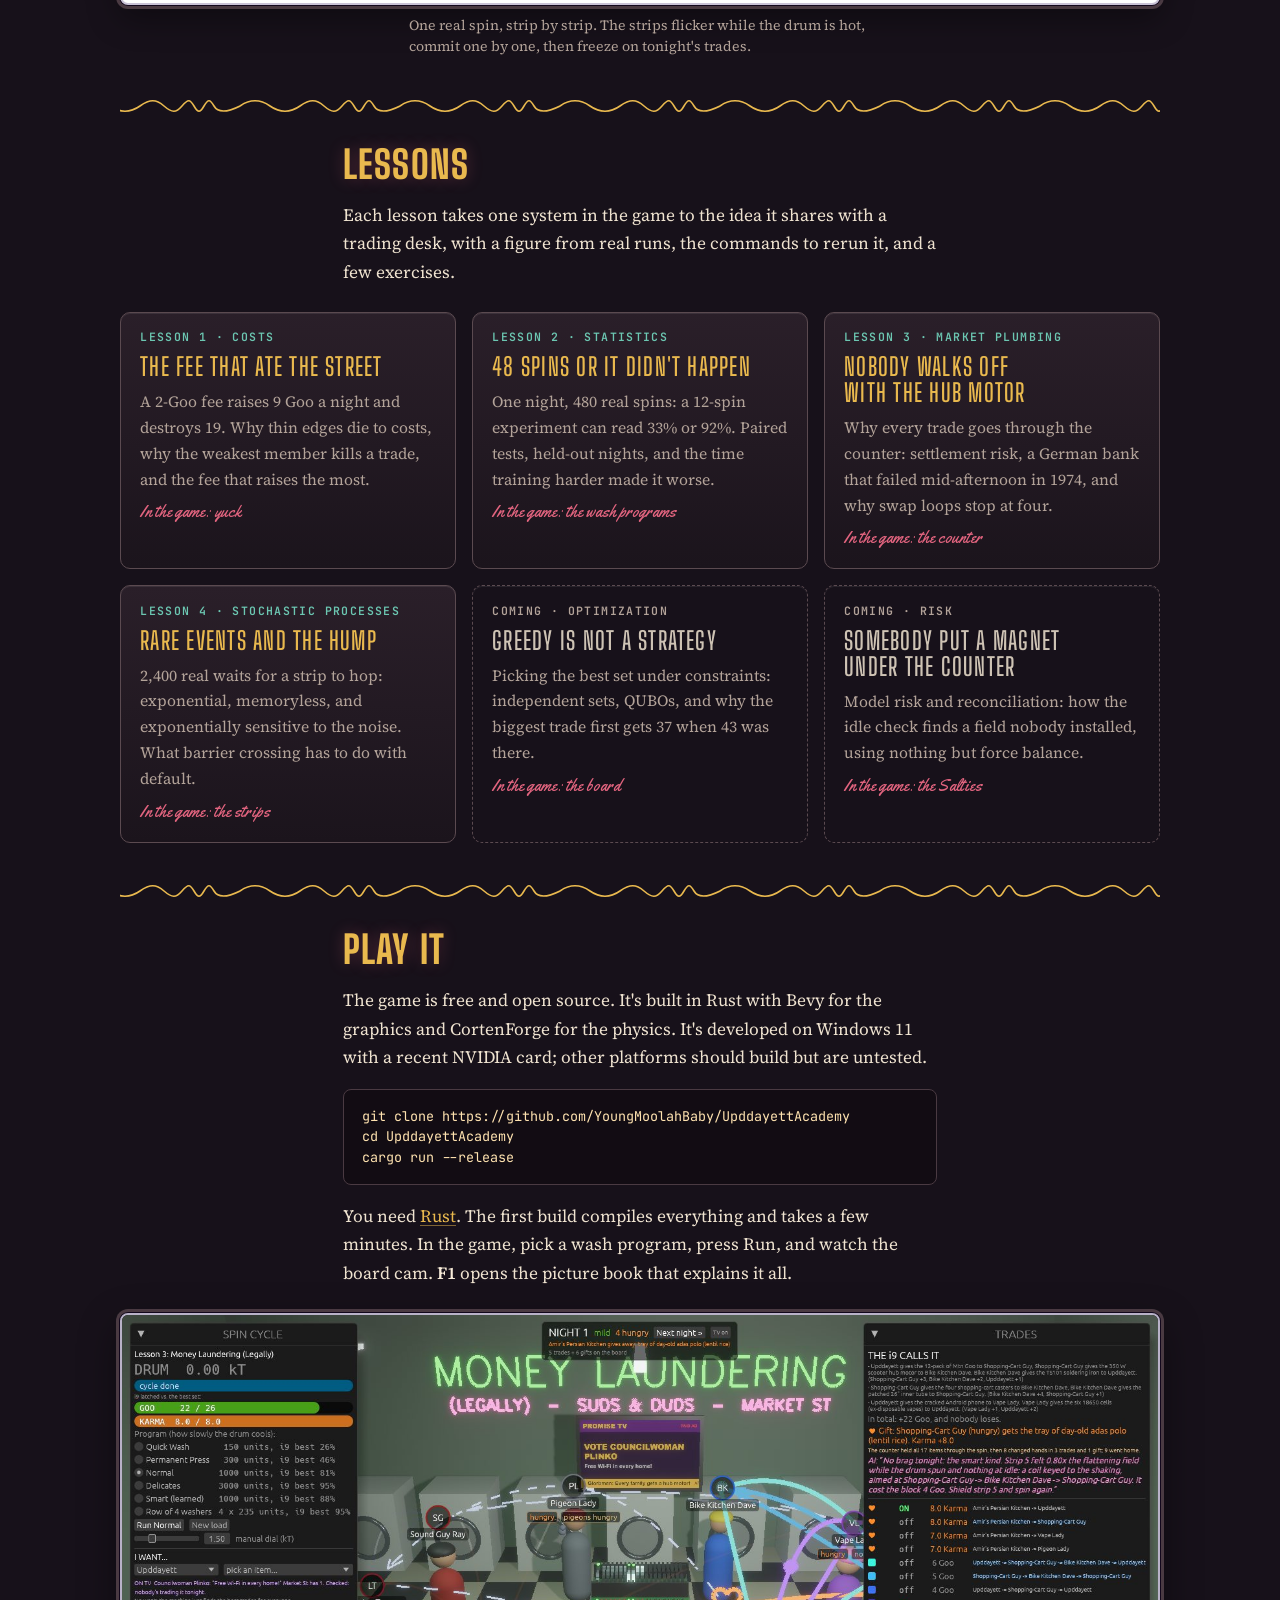
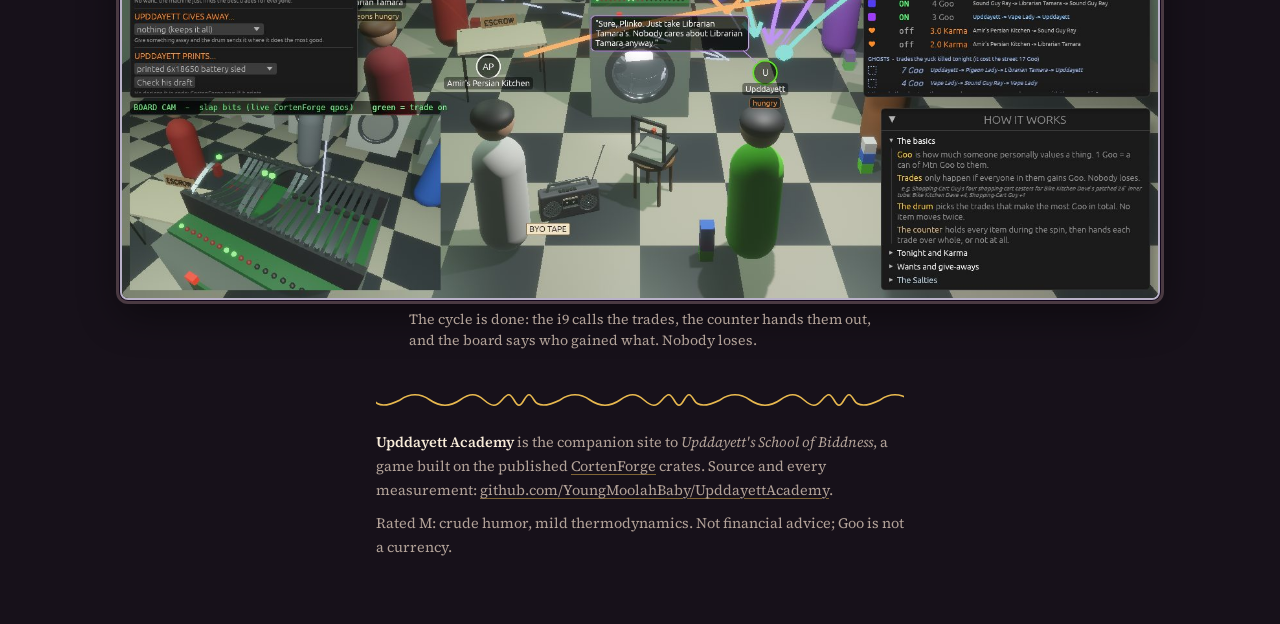
==== commit b03b5f20: "Site: a historic downtown Main St at dusk (our own storefront drawing, architecture only) Co-Authore" ====
--- a/site/index.html
+++ b/site/index.html
@@ -29,7 +29,7 @@
 </header>
 
 <div class="hero col">
-  <div class="street" aria-hidden="true"><span class="elevator"></span><span class="tower"></span><span class="poles"><span class="wires"></span></span><span class="lowrider"><span class="body"></span><span class="wheel rear"></span><span class="wheel front"></span></span></div>
+  <div class="street" aria-hidden="true"><span class="downtown"></span><span class="lowrider"><span class="body"></span><span class="wheel rear"></span><span class="wheel front"></span></span></div>
   <div class="eyebrow">A game, and the math under it</div>
   <h1>Learn what's under a trading desk from a laundromat</h1>
   <p class="lede">In <strong>Upddayett's School of Biddness</strong>, the big washer at the back of a Market St laundromat is a physics computer. Every night it works out who should swap what with whom, by shaking a drum of steel strips hot and cooling it slowly until they settle on the answer. Everything in the game is measured, and these pages take its systems to the ideas quants use every day.</p>
--- a/site/assets/site.css
+++ b/site/assets/site.css
@@ -1,7 +1,7 @@
 /* Upddayett Academy: the West Coast as a Midwesterner pictures it with the
-   whistle on and the lyrics off. A hazy dusk over a county road: a grain
-   elevator, a water tower, power lines swaying in the wind, a lowered sedan
-   on the shoulder, film grain over everything.
+   whistle on and the lyrics off. Dusk on a historic downtown Main St: brick
+   and stone storefronts, acorn streetlamps, a lowered
+   sedan at the curb, film grain over everything.
    Layout: one reading column of ~66ch under a full-width dusk band; figures
    break out wider as white plates in steel frames. The whistle (a gliding
    sine, the G-funk lead and the strips' own motion) divides the sections.
@@ -20,6 +20,7 @@
   --plate: #ffffff;      /* figures are drawn on white */
   --goo: #8fd65a;
   --sil: #140c14;        /* everything against the sky */
+  --row: clamp(118px, 17vw, 180px); /* the storefronts' height */
   --rust: var(--pink);   /* older markup's accent hook */
   --display: "Big Shoulders Display", "Arial Narrow", "Helvetica Neue", Arial, sans-serif;
   --gothic: "UnifrakturMaguntia", "Old English Text MT", "Big Shoulders Display", serif;
@@ -28,14 +29,6 @@
   --mono: "JetBrains Mono", ui-monospace, Consolas, monospace;
   --whistle: url("data:image/svg+xml,%3Csvg xmlns='http://www.w3.org/2000/svg' width='160' height='14' viewBox='0 0 160 14'%3E%3Cpath d='M0 7 C10 0 20 0 30 7 S50 14 60 7 S76 0 84 7 S96 14 102 7 S110 0 114 7 S120 14 124 7 S130 0 134 7 S146 14 160 7' fill='none' stroke='%23e9b94e' stroke-width='1.6' stroke-linecap='round'/%3E%3C/svg%3E");
   --grain: url("data:image/svg+xml,%3Csvg xmlns='http://www.w3.org/2000/svg' width='180' height='180'%3E%3Cfilter id='g'%3E%3CfeTurbulence type='fractalNoise' baseFrequency='0.85' numOctaves='2' stitchTiles='stitch'/%3E%3CfeColorMatrix type='saturate' values='0'/%3E%3C/filter%3E%3Crect width='100%25' height='100%25' filter='url(%23g)'/%3E%3C/svg%3E");
-  /* A country elevator: four silos, the gallery across their tops, the head house, a spout. */
-  --elevator: url("data:image/svg+xml,%3Csvg xmlns='http://www.w3.org/2000/svg' viewBox='0 0 240 200'%3E%3Cg fill='%23140c14'%3E%3Crect x='10' y='60' width='34' height='140'/%3E%3Crect x='46' y='60' width='34' height='140'/%3E%3Crect x='82' y='60' width='34' height='140'/%3E%3Crect x='118' y='60' width='34' height='140'/%3E%3Crect x='10' y='48' width='146' height='12'/%3E%3Crect x='156' y='10' width='44' height='190'/%3E%3Crect x='152' y='4' width='52' height='8'/%3E%3Crect x='200' y='148' width='38' height='52'/%3E%3C/g%3E%3Cpath d='M200 34 L236 128' stroke='%23140c14' stroke-width='3'/%3E%3Crect x='169' y='40' width='6' height='8' fill='%23e9b94e' opacity='.75'/%3E%3Crect x='183' y='96' width='6' height='8' fill='%23e9b94e' opacity='.5'/%3E%3C/svg%3E");
-  /* A water tower: cone roof, tank, bowl, four legs, braces, the riser. */
-  --tower: url("data:image/svg+xml,%3Csvg xmlns='http://www.w3.org/2000/svg' viewBox='0 0 120 220'%3E%3Cg fill='%23140c14'%3E%3Cpath d='M12 44 L60 14 L108 44 Z'/%3E%3Crect x='18' y='42' width='84' height='40' rx='4'/%3E%3Cpath d='M18 80 Q60 104 102 80 Z'/%3E%3Crect x='58' y='4' width='4' height='12'/%3E%3C/g%3E%3Cg stroke='%23140c14' fill='none'%3E%3Cpath d='M26 86 L10 220 M46 92 L38 220 M74 92 L82 220 M94 86 L110 220' stroke-width='3.5'/%3E%3Cpath d='M60 98 L60 220' stroke-width='5'/%3E%3Cpath d='M16 170 L42 128 L78 128 L104 170 M22 128 L40 170 L80 170 L98 128' stroke-width='1.6'/%3E%3C/g%3E%3C/svg%3E");
-  /* One wooden pole with its crossarm, every 300 units along the road. */
-  --pole: url("data:image/svg+xml,%3Csvg xmlns='http://www.w3.org/2000/svg' viewBox='0 0 300 200'%3E%3Cg fill='%23140c14'%3E%3Crect x='38' y='40' width='4' height='160'/%3E%3Crect x='20' y='46' width='40' height='3'/%3E%3Crect x='23' y='42' width='2' height='5'/%3E%3Crect x='39' y='42' width='2' height='5'/%3E%3Crect x='55' y='42' width='2' height='5'/%3E%3C/g%3E%3C/svg%3E");
-  /* Three wires from pole to pole, sagging (the part of the last span that shows, too). */
-  --wires: url("data:image/svg+xml,%3Csvg xmlns='http://www.w3.org/2000/svg' viewBox='0 0 300 60' preserveAspectRatio='none'%3E%3Cpath d='M24 2 Q174 40 324 2 M-276 2 Q-126 40 24 2 M40 2 Q190 44 340 2 M-260 2 Q-110 44 40 2 M56 2 Q206 38 356 2 M-244 2 Q-94 38 56 2' fill='none' stroke='%23140c14' stroke-width='1.2'/%3E%3C/svg%3E");
 }
 
 *, *::before, *::after { box-sizing: border-box; }
@@ -106,12 +99,12 @@
 .hero {
   position: relative; overflow: hidden; isolation: isolate;
   display: flex; flex-direction: column; gap: 1.1rem;
-  margin-block: 1.4rem 2.2rem; padding: clamp(1.6rem, 4vw, 2.8rem) clamp(1.1rem, 4vw, 3rem) clamp(150px, 20vw, 210px);
+  margin-block: 1.4rem 2.2rem; padding: clamp(1.6rem, 4vw, 2.8rem) clamp(1.1rem, 4vw, 3rem) calc(var(--row) + 64px);
   border-radius: 10px; border: 1px solid var(--rule);
   background:
     linear-gradient(180deg, transparent calc(100% - 12px), var(--sil) calc(100% - 12px)),
     linear-gradient(180deg, transparent 72%, rgba(232, 172, 110, 0.22) 94%, transparent 100%),
-    radial-gradient(circle at 60% 100%, #f6d08a 0, #eebb6a 56px, #e0863f 60px, rgba(224, 134, 63, 0.45) 120px, rgba(169, 80, 62, 0) 250px),
+    radial-gradient(circle at 62% calc(100% - var(--row) + 20px), #f6d08a 0, #eebb6a 56px, #e0863f 60px, rgba(224, 134, 63, 0.45) 120px, rgba(169, 80, 62, 0) 250px),
     linear-gradient(180deg, #1e1620 0%, #3a2533 36%, #6d3540 60%, #a9503e 78%, #d4843f 92%, #e3a25a 100%);
 }
 /* Grain on the band, a little heavier than the page. */
@@ -121,36 +114,21 @@
 }
 /* The whistle across the sky, gliding slowly */
 .hero::before {
-  content: ""; position: absolute; z-index: -1; left: 0; right: 0; bottom: clamp(118px, 16vw, 168px); height: 14px;
+  content: ""; position: absolute; z-index: -1; left: 0; right: 0; bottom: calc(var(--row) + 34px); height: 14px;
   background: var(--whistle) 0 0 / 160px 14px repeat-x; opacity: 0.5;
   animation: whistle 14s linear infinite;
 }
 @keyframes whistle { to { background-position: 160px 0; } }
 
-/* The county road: a grain elevator, a water tower, power lines swaying in
-   the wind, and a lowered sedan in front of the sun that works its
-   hydraulics every few seconds and hops while you hover the band (a strip
-   jumping its hump). */
+/* Market St, downtown: a row of historic storefronts (img/downtown.svg, just
+   the architecture), and a lowered sedan at the curb in
+   front of the sun that works its hydraulics every few seconds and hops
+   while you hover the band (a strip jumping its hump). */
 .hero > .street { position: absolute; inset: 0; z-index: -1; max-width: none; pointer-events: none; }
-.elevator {
-  position: absolute; left: 2%; bottom: 10px; width: clamp(150px, 24vw, 250px); aspect-ratio: 240 / 200;
-  background: var(--elevator) bottom left / contain no-repeat;
-}
-.tower {
-  position: absolute; right: 7%; bottom: 10px; width: clamp(58px, 9vw, 100px); aspect-ratio: 120 / 220;
-  background: var(--tower) bottom center / contain no-repeat;
-}
-.poles {
-  --ph: clamp(110px, 15vw, 160px);
-  position: absolute; left: 0; right: 0; bottom: 10px; height: var(--ph);
-  background: var(--pole) 0 0 / calc(var(--ph) * 1.5) var(--ph) repeat-x;
-}
-.wires {
-  position: absolute; left: 0; right: 0; top: calc(var(--ph) * 0.235); height: calc(var(--ph) * 0.3);
-  background: var(--wires) 0 0 / calc(var(--ph) * 1.5) 100% repeat-x;
-  transform-origin: 50% 0; animation: wind 4.5s ease-in-out infinite alternate;
-}
-@keyframes wind { from { transform: scaleY(0.85); } to { transform: scaleY(1.2); } }
+.downtown {
+  position: absolute; left: 0; right: 0; bottom: 10px; height: var(--row);
+  background: url("../img/downtown.svg") center bottom / auto 100% repeat-x;
+}
 
 .lowrider {
   --car: url("data:image/svg+xml,%3Csvg xmlns='http://www.w3.org/2000/svg' viewBox='0 0 240 70'%3E%3Cpath d='M6 44 Q6 36 16 35 L58 33 Q74 31 86 20 Q96 13 112 13 L150 13 Q164 13 174 22 Q182 29 194 31 L226 34 Q236 35 236 44 L236 50 Q236 54 232 54 L208 54 A16 16 0 0 0 176 54 L68 54 A16 16 0 0 0 36 54 L10 54 Q6 54 6 50 Z' fill='%23140c14'/%3E%3Cpath d='M92 29 Q100 18 113 17 L148 17 Q160 17 168 29 Z' fill='%235a3340'/%3E%3Cpath d='M16 41 L230 41' stroke='%23ffc94a' stroke-width='1.3'/%3E%3Cpath d='M226 47 L239 47 M2 47 L12 47' stroke='%23d9d3e4' stroke-width='3' stroke-linecap='round'/%3E%3C/svg%3E");
@@ -307,7 +285,7 @@
   .wordmark b { font-size: 1.6rem; }
 }
 @media (prefers-reduced-motion: reduce) {
-  .hero::before, .wires, .lowrider .body, .hero:hover .lowrider, .hero:hover .street::after { animation: none; }
+  .hero::before, .lowrider .body, .hero:hover .lowrider, .hero:hover .street::after { animation: none; }
   .lesson { transition: none; }
   a.lesson:hover { transform: none; }
 }
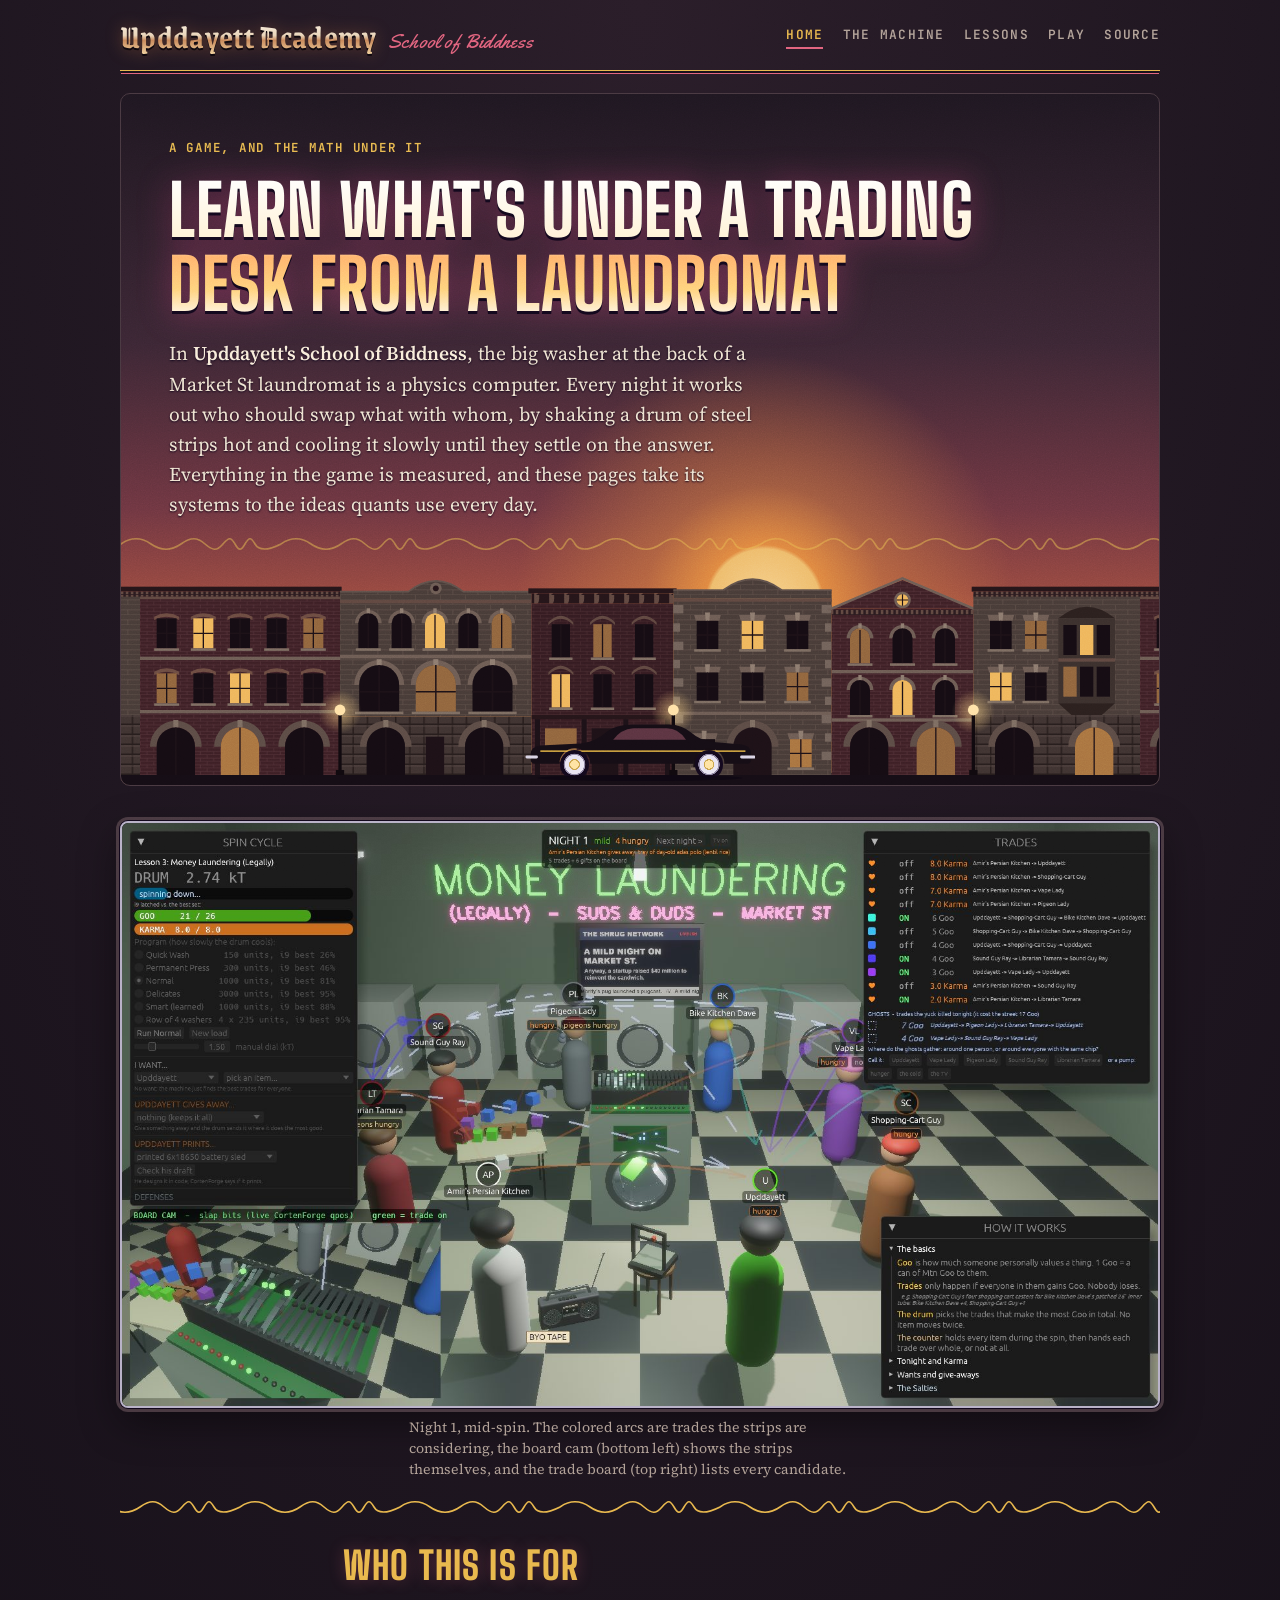
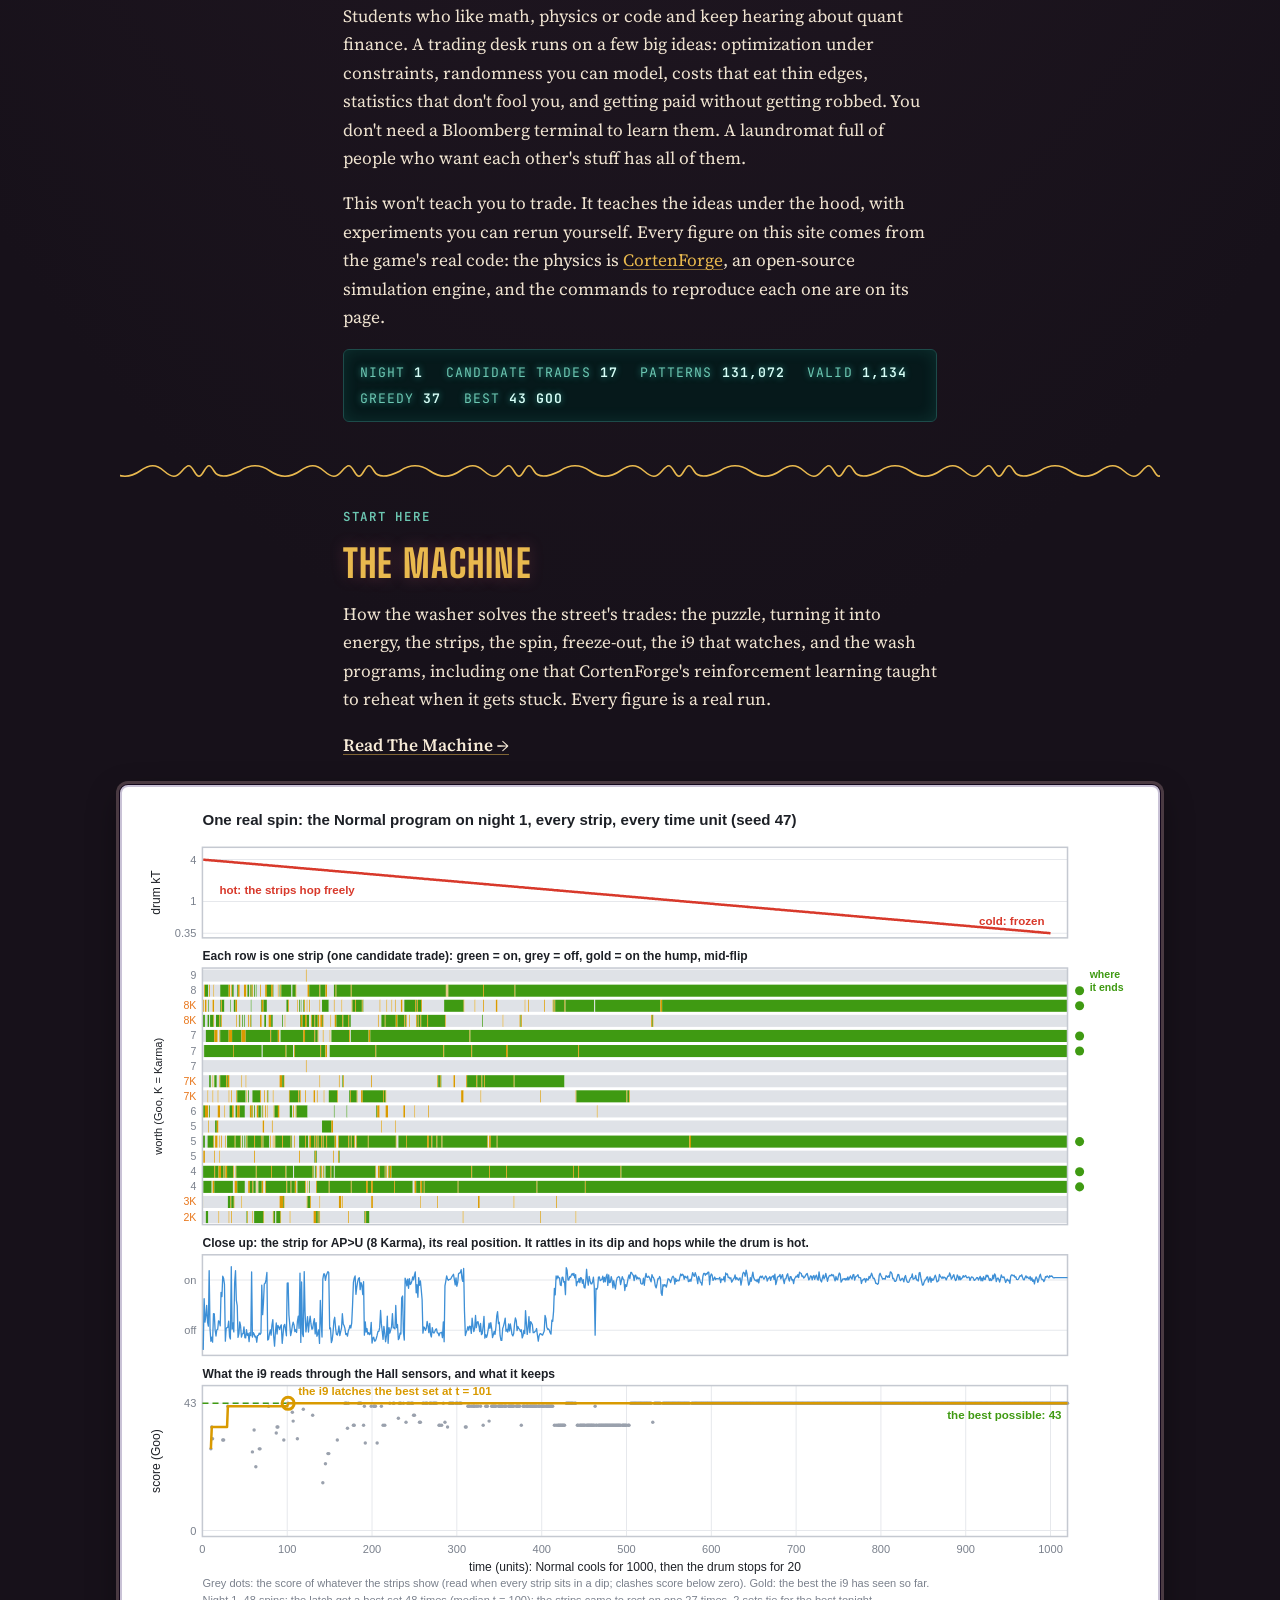
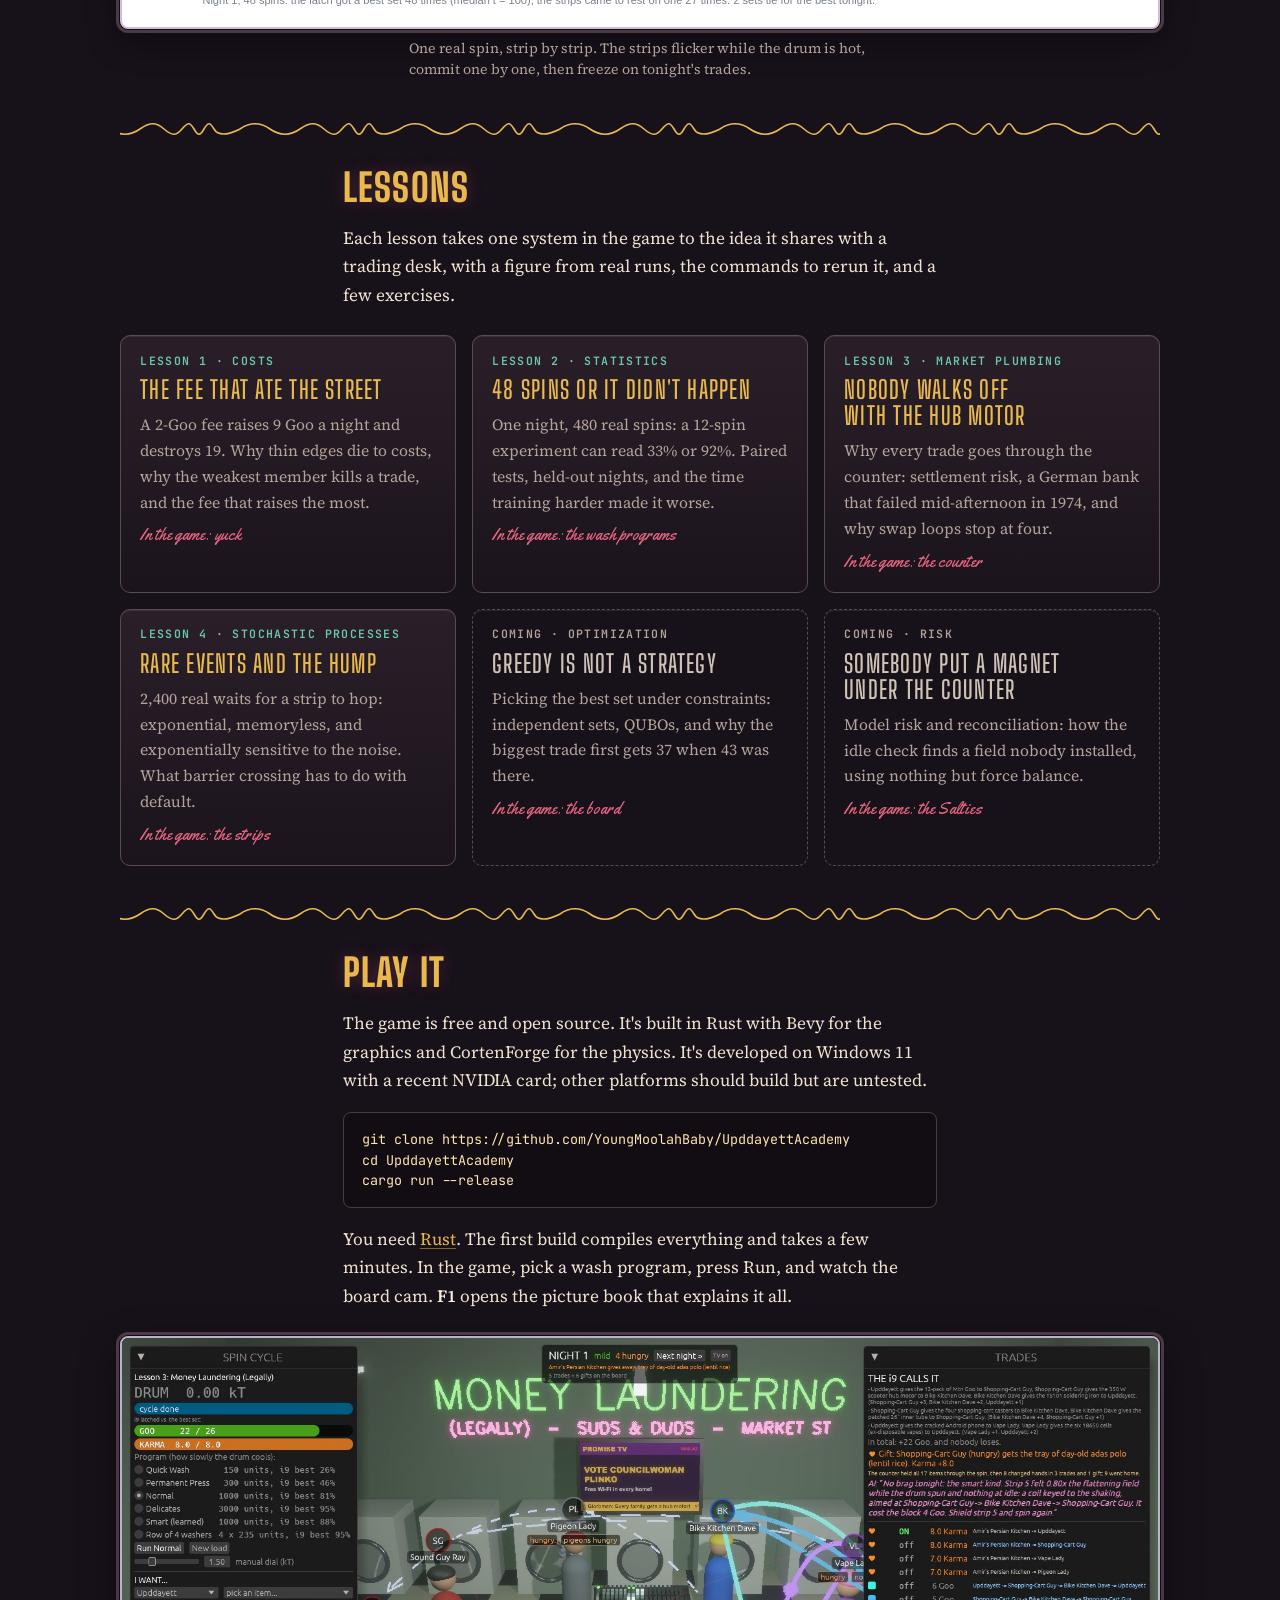
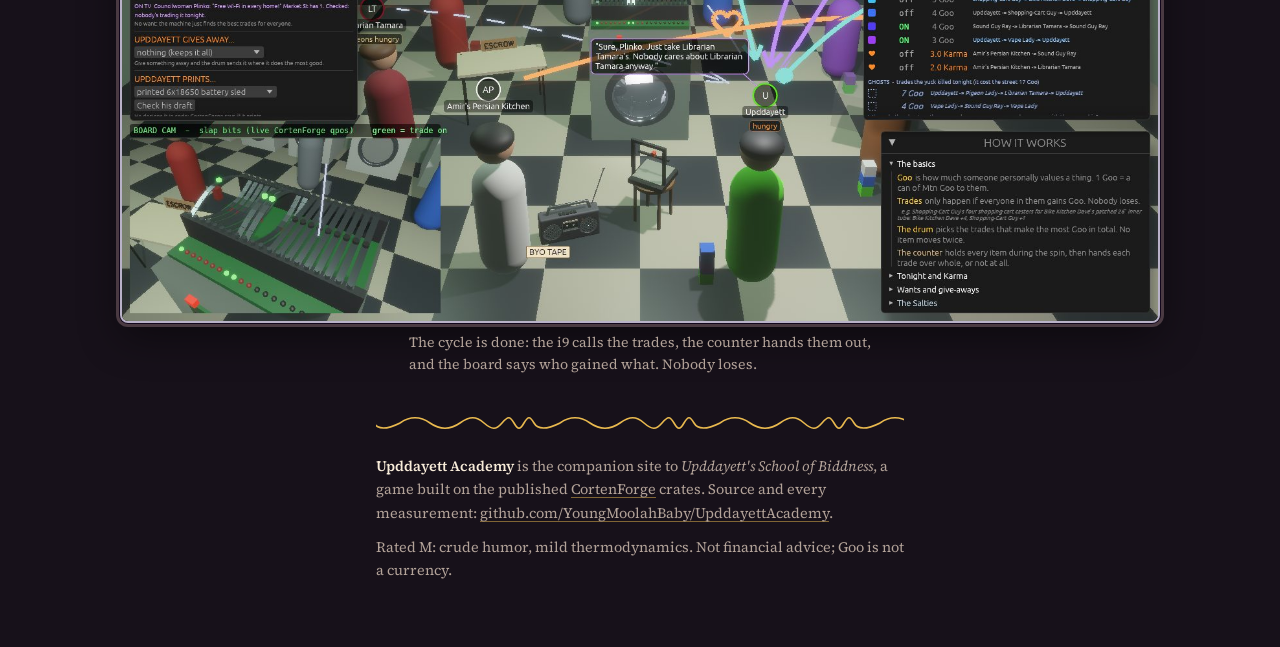
==== commit b0b2ca87: "Site: a more readable blackletter wordmark (Grenze Gotisch), lighter steel Co-Authored-By: Claude Op" ====
--- a/site/index.html
+++ b/site/index.html
@@ -11,7 +11,7 @@
 <link rel="icon" href="data:image/svg+xml,%3Csvg xmlns='http://www.w3.org/2000/svg' viewBox='0 0 32 32'%3E%3Crect width='32' height='32' rx='6' fill='%23a34a1f'/%3E%3Cpath d='M7 22c3-9 6-9 9 0s6 9 9 0' fill='none' stroke='%23fff' stroke-width='3'/%3E%3C/svg%3E">
 <link rel="preconnect" href="https://fonts.googleapis.com">
 <link rel="preconnect" href="https://fonts.gstatic.com" crossorigin>
-<link rel="stylesheet" href="https://fonts.googleapis.com/css2?family=Big+Shoulders+Display:wght@600;800&family=Source+Serif+4:ital,opsz,wght@0,8..60,400;0,8..60,600;1,8..60,400&family=JetBrains+Mono:wght@400;600&family=UnifrakturMaguntia&family=Yellowtail&display=swap">
+<link rel="stylesheet" href="https://fonts.googleapis.com/css2?family=Big+Shoulders+Display:wght@600;800&family=Source+Serif+4:ital,opsz,wght@0,8..60,400;0,8..60,600;1,8..60,400&family=JetBrains+Mono:wght@400;600&family=Grenze+Gotisch:wght@600&family=Yellowtail&display=swap">
 <link rel="stylesheet" href="assets/site.css?v=dev">
 </head>
 <body>
--- a/site/assets/site.css
+++ b/site/assets/site.css
@@ -1,6 +1,6 @@
 /* Upddayett Academy: the West Coast as a Midwesterner pictures it with the
    whistle on and the lyrics off. Dusk on a historic downtown Main St: brick
-   and stone storefronts, acorn streetlamps, a lowered
+   and stone masonry blocks, acorn streetlamps, a lowered
    sedan at the curb, film grain over everything.
    Layout: one reading column of ~66ch under a full-width dusk band; figures
    break out wider as white plates in steel frames. The whistle (a gliding
@@ -20,10 +20,10 @@
   --plate: #ffffff;      /* figures are drawn on white */
   --goo: #8fd65a;
   --sil: #140c14;        /* everything against the sky */
-  --row: clamp(118px, 17vw, 180px); /* the storefronts' height */
+  --row: clamp(130px, 19vw, 200px); /* the buildings' height */
   --rust: var(--pink);   /* older markup's accent hook */
   --display: "Big Shoulders Display", "Arial Narrow", "Helvetica Neue", Arial, sans-serif;
-  --gothic: "UnifrakturMaguntia", "Old English Text MT", "Big Shoulders Display", serif;
+  --gothic: "Grenze Gotisch", "Old English Text MT", "Big Shoulders Display", serif;
   --script: "Yellowtail", "Brush Script MT", cursive;
   --body: "Source Serif 4", Georgia, "Times New Roman", serif;
   --mono: "JetBrains Mono", ui-monospace, Consolas, monospace;
@@ -70,8 +70,8 @@
 }
 .wordmark { display: flex; align-items: baseline; gap: 0.7rem; text-decoration: none; }
 .wordmark b {
-  font: 400 1.9rem/1 var(--gothic); letter-spacing: 0.01em;
-  background: linear-gradient(180deg, #f3e7d6 0%, #d8c3a8 40%, #8a5a3e 52%, #b8714a 66%, #e7c08a 100%);
+  font: 600 2.1rem/1 var(--gothic); letter-spacing: 0.01em;
+  background: linear-gradient(180deg, #fbf2e4 0%, #ead6bb 45%, #c98a5c 60%, #efcf9c 100%);
   -webkit-background-clip: text; background-clip: text; color: transparent;
   filter: drop-shadow(0 2px 0 #0e080e) drop-shadow(0 0 8px rgba(224, 134, 63, 0.3));
 }
@@ -120,7 +120,7 @@
 }
 @keyframes whistle { to { background-position: 160px 0; } }
 
-/* Market St, downtown: a row of historic storefronts (img/downtown.svg, just
+/* Market St, downtown: a row of historic masonry blocks (img/downtown.svg, just
    the architecture), and a lowered sedan at the curb in
    front of the sun that works its hydraulics every few seconds and hops
    while you hover the band (a strip jumping its hump). */
@@ -282,7 +282,7 @@
   body { font-size: 1rem; }
   .lede { font-size: 1.08rem; }
   .wordmark span { display: none; }
-  .wordmark b { font-size: 1.6rem; }
+  .wordmark b { font-size: 1.75rem; }
 }
 @media (prefers-reduced-motion: reduce) {
   .hero::before, .lowrider .body, .hero:hover .lowrider, .hero:hover .street::after { animation: none; }
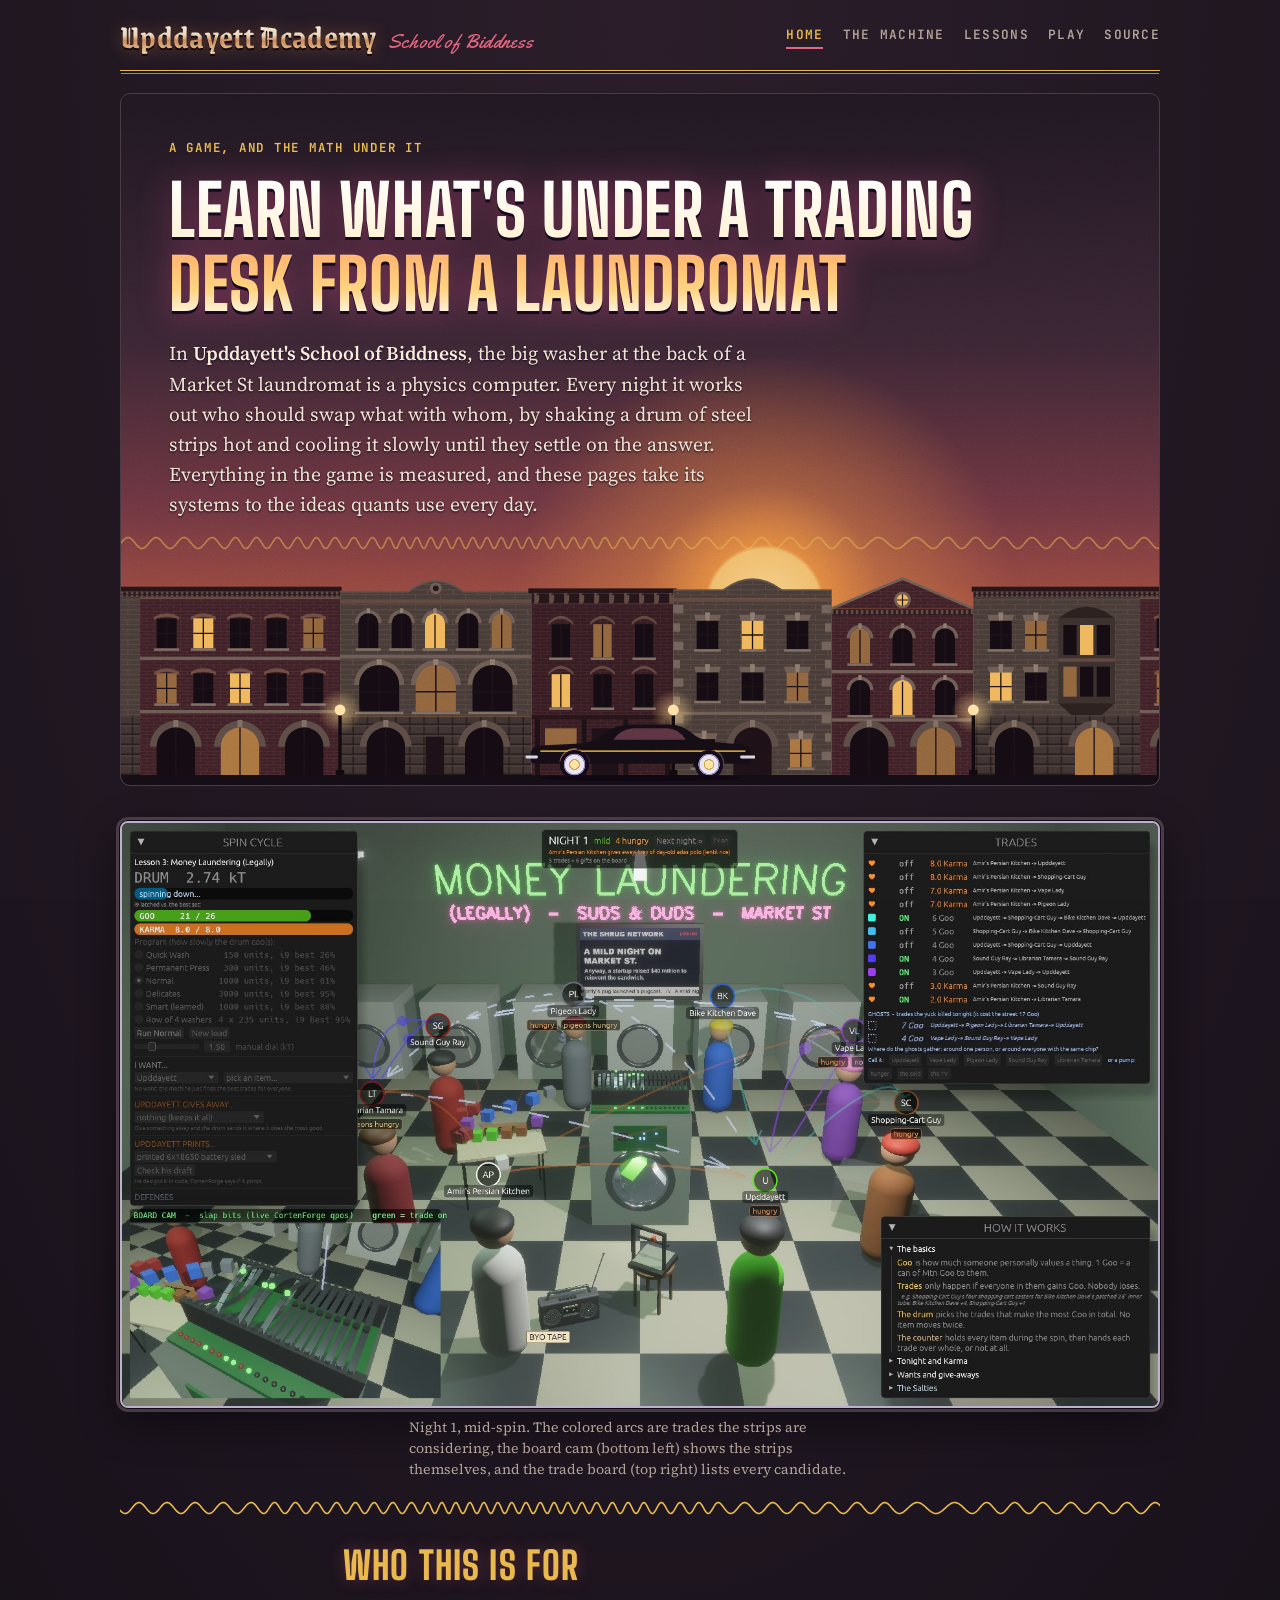
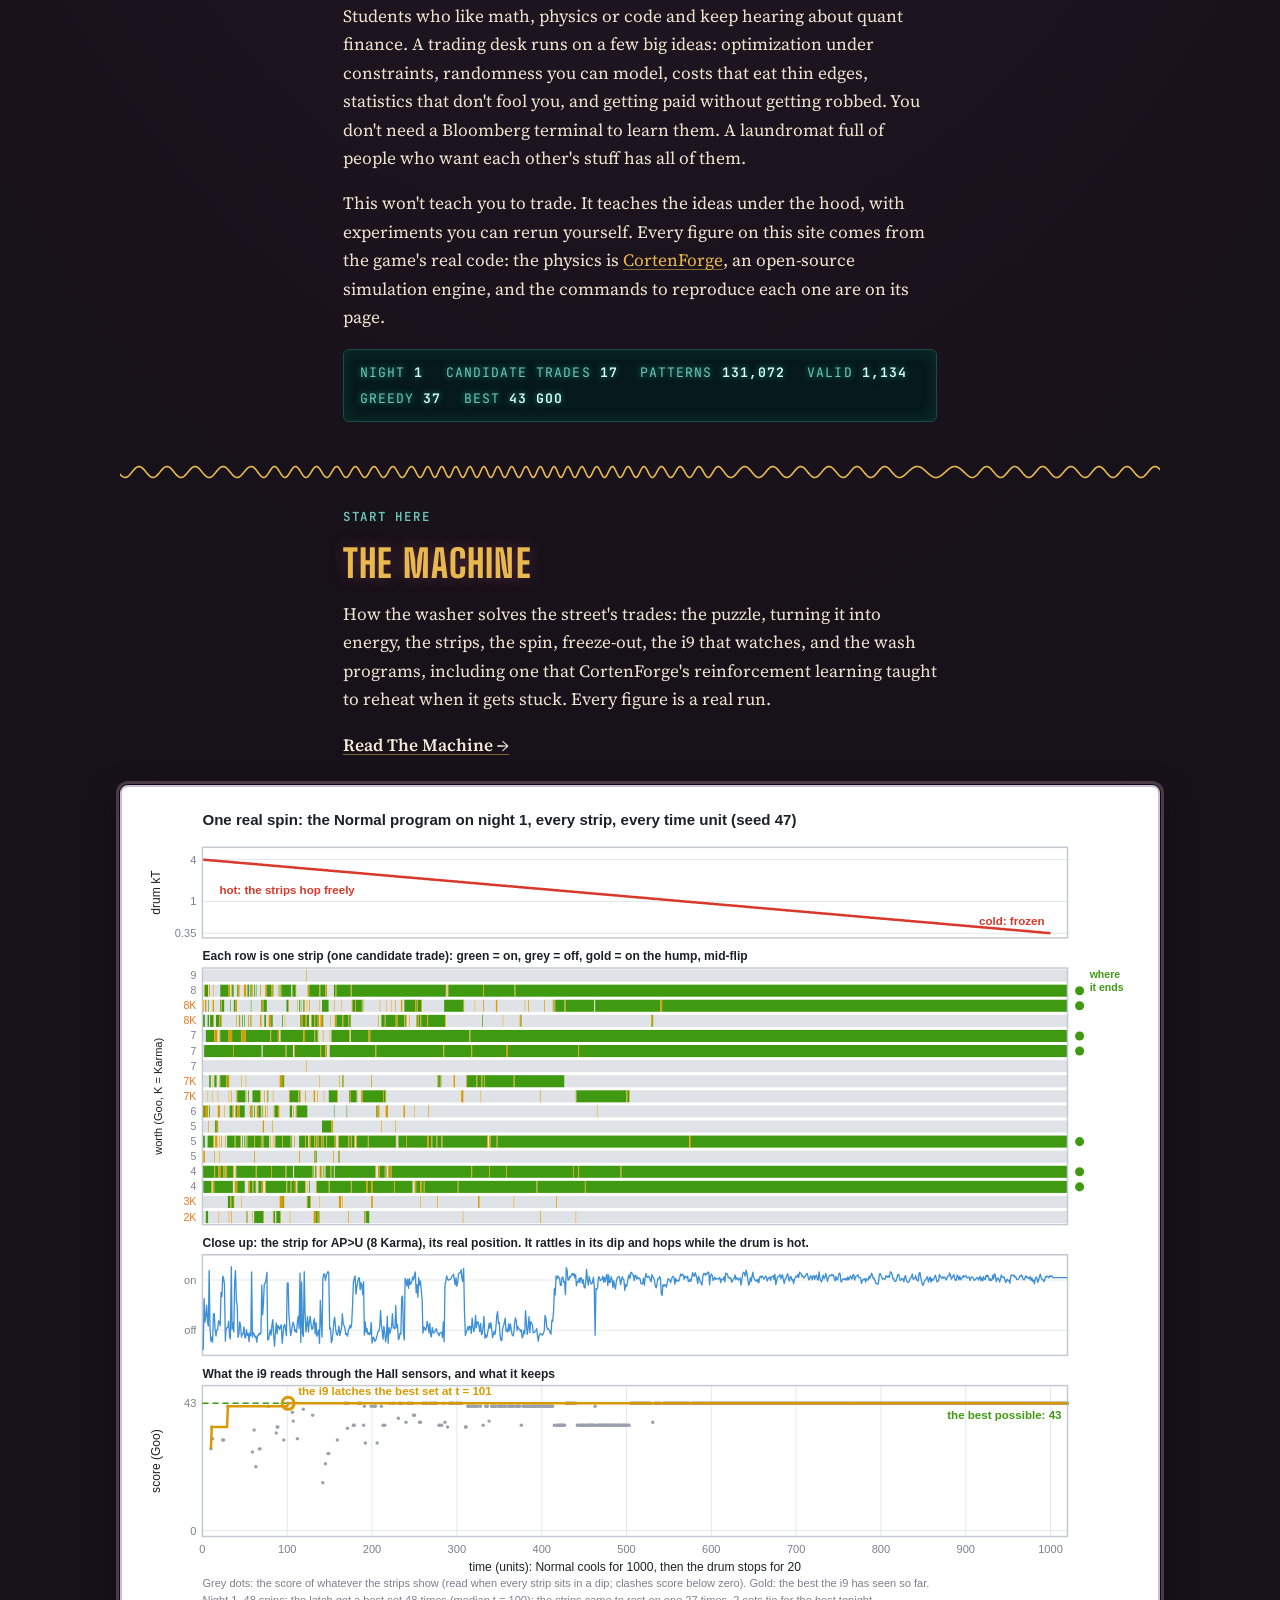
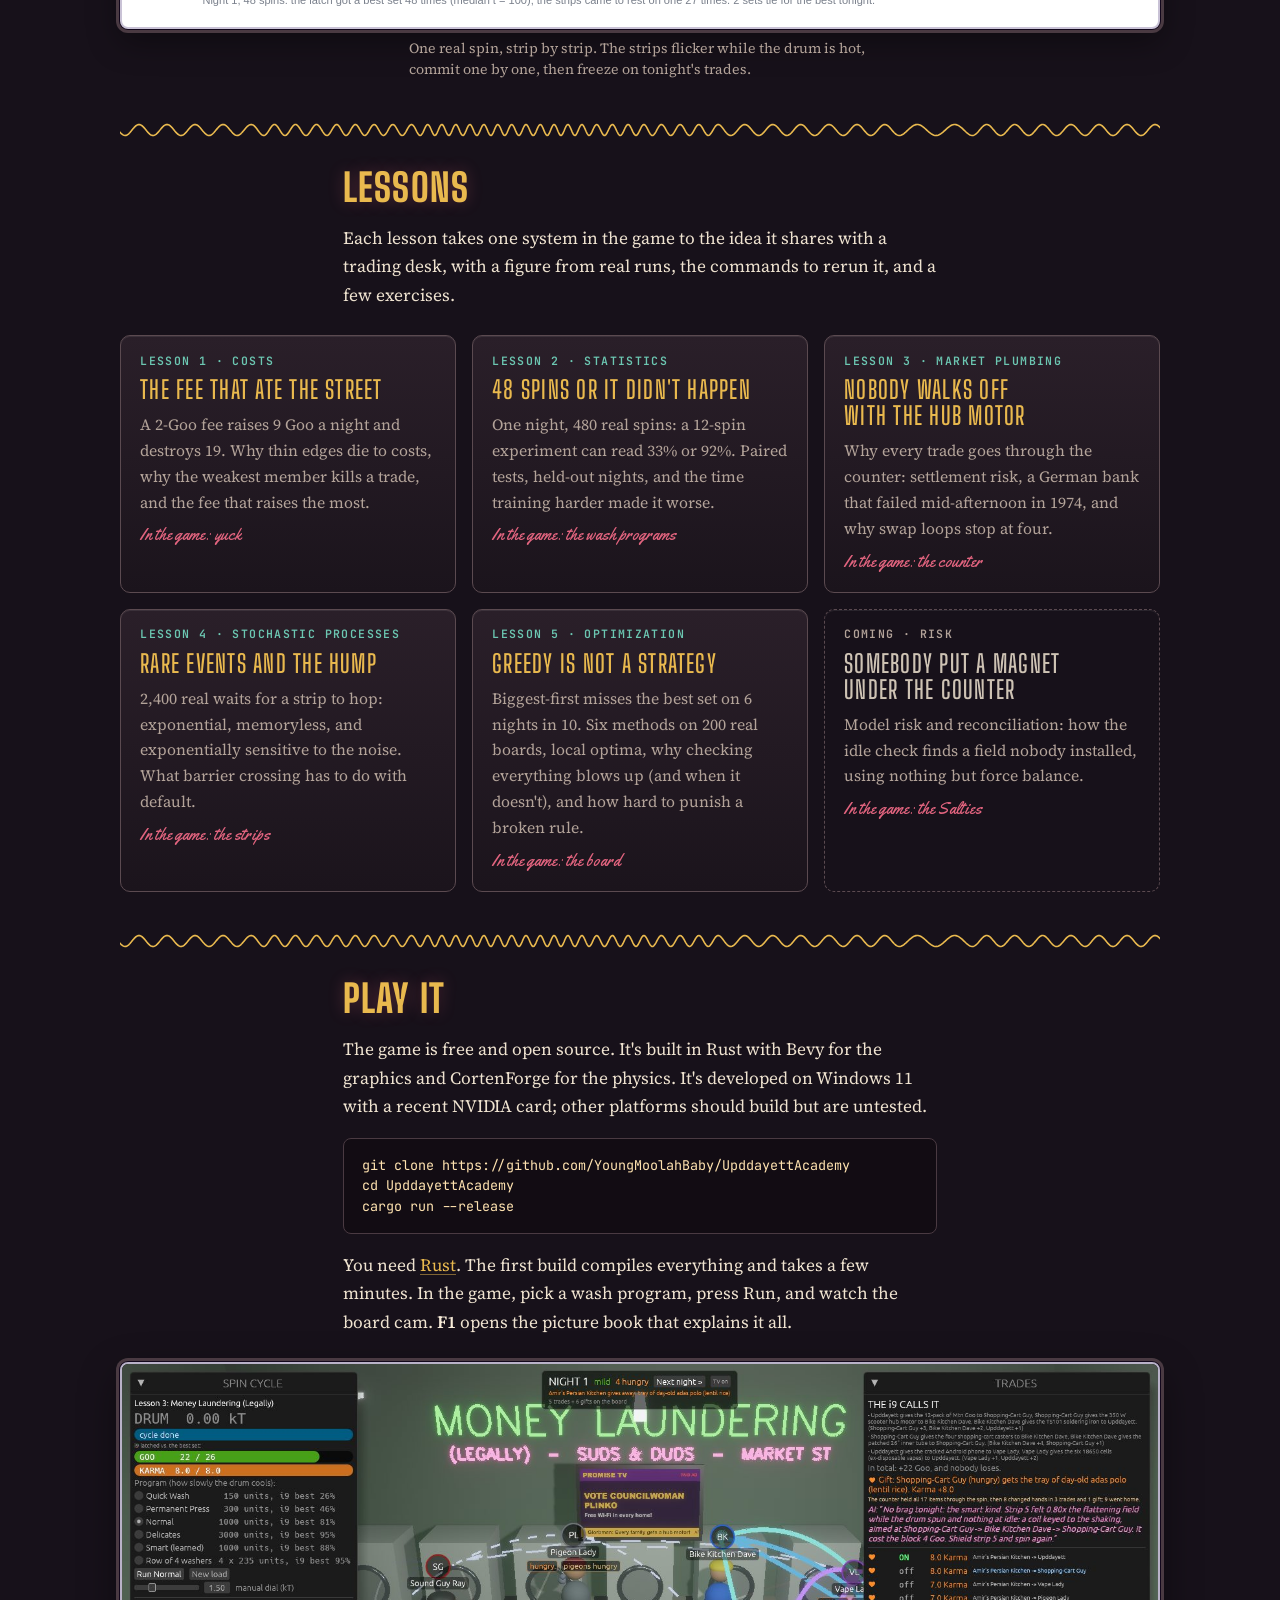
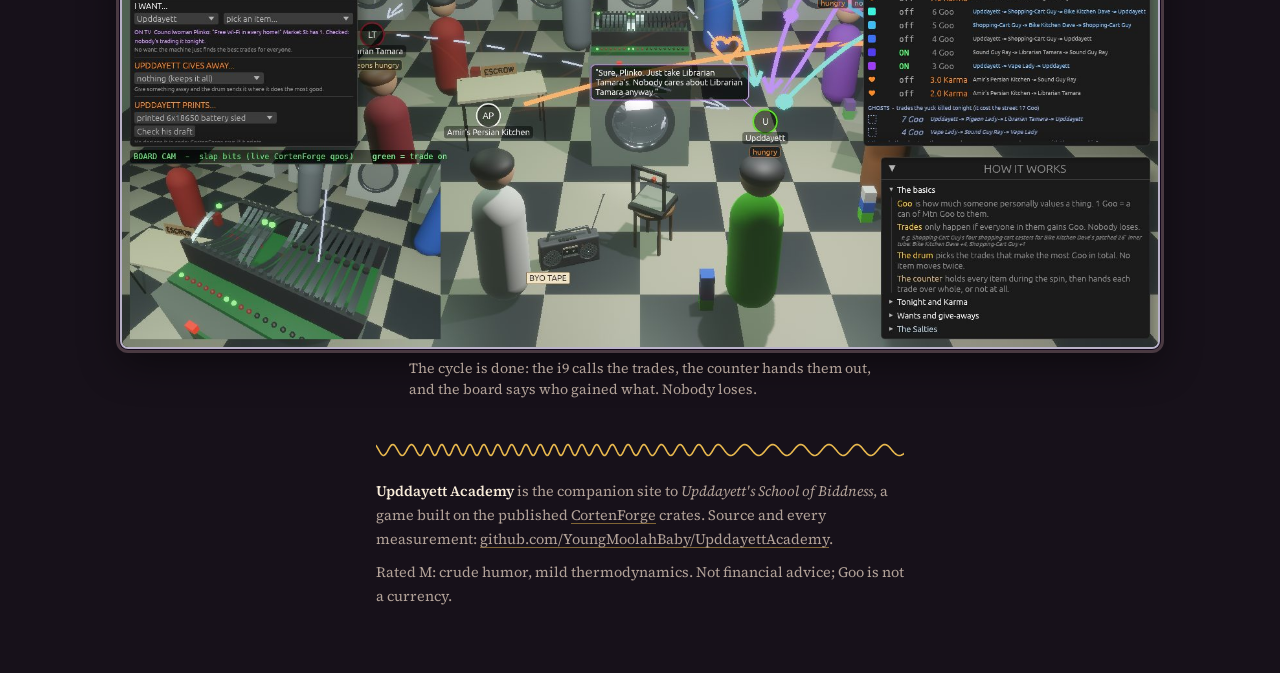
==== commit d57c1aeb: "Site: Lesson 5, greedy is not a strategy (optimization, measured) Six methods on the real boards of " ====
--- a/site/index.html
+++ b/site/index.html
@@ -94,12 +94,12 @@
       <p>2,400 real waits for a strip to hop: exponential, memoryless, and exponentially sensitive to the noise. What barrier crossing has to do with default.</p>
       <span class="game">In the game: the strips</span>
     </a>
-    <div class="lesson soon">
-      <span class="tag">Coming · Optimization</span>
+    <a class="lesson" href="lessons/optimization/">
+      <span class="tag">Lesson 5 · Optimization</span>
       <h3>Greedy is not a strategy</h3>
-      <p>Picking the best set under constraints: independent sets, QUBOs, and why the biggest trade first gets 37 when 43 was there.</p>
+      <p>Biggest-first misses the best set on 6 nights in 10. Six methods on 200 real boards, local optima, why checking everything blows up (and when it doesn't), and how hard to punish a broken rule.</p>
       <span class="game">In the game: the board</span>
-    </div>
+    </a>
     <div class="lesson soon">
       <span class="tag">Coming · Risk</span>
       <h3>Somebody put a magnet under the counter</h3>
--- a/site/assets/site.css
+++ b/site/assets/site.css
@@ -27,7 +27,9 @@
   --script: "Yellowtail", "Brush Script MT", cursive;
   --body: "Source Serif 4", Georgia, "Times New Roman", serif;
   --mono: "JetBrains Mono", ui-monospace, Consolas, monospace;
-  --whistle: url("data:image/svg+xml,%3Csvg xmlns='http://www.w3.org/2000/svg' width='160' height='14' viewBox='0 0 160 14'%3E%3Cpath d='M0 7 C10 0 20 0 30 7 S50 14 60 7 S76 0 84 7 S96 14 102 7 S110 0 114 7 S120 14 124 7 S130 0 134 7 S146 14 160 7' fill='none' stroke='%23e9b94e' stroke-width='1.6' stroke-linecap='round'/%3E%3C/svg%3E");
+  /* The whistle: a true sine following a short melody, with glides and vibrato
+     (img/whistle.svg, generated by img/whistle.awk). One 960px tile = one phrase. */
+  --whistle: url("../img/whistle.svg");
   --grain: url("data:image/svg+xml,%3Csvg xmlns='http://www.w3.org/2000/svg' width='180' height='180'%3E%3Cfilter id='g'%3E%3CfeTurbulence type='fractalNoise' baseFrequency='0.85' numOctaves='2' stitchTiles='stitch'/%3E%3CfeColorMatrix type='saturate' values='0'/%3E%3C/filter%3E%3Crect width='100%25' height='100%25' filter='url(%23g)'/%3E%3C/svg%3E");
 }
 
@@ -90,7 +92,7 @@
 figure + section { margin-top: 1.2rem; }
 section {
   display: flex; flex-direction: column; gap: 1.6rem; padding-block: 2.8rem 2.6rem;
-  background: var(--whistle) center top / 160px 14px repeat-x;
+  background: var(--whistle) center top / 960px 16px repeat-x;
 }
 
 /* The dusk band: a hazy sun going down behind the county road */
@@ -114,11 +116,11 @@
 }
 /* The whistle across the sky, gliding slowly */
 .hero::before {
-  content: ""; position: absolute; z-index: -1; left: 0; right: 0; bottom: calc(var(--row) + 34px); height: 14px;
-  background: var(--whistle) 0 0 / 160px 14px repeat-x; opacity: 0.5;
-  animation: whistle 14s linear infinite;
-}
-@keyframes whistle { to { background-position: 160px 0; } }
+  content: ""; position: absolute; z-index: -1; left: 0; right: 0; bottom: calc(var(--row) + 34px); height: 16px;
+  background: var(--whistle) 0 0 / 960px 16px repeat-x; opacity: 0.5;
+  animation: whistle 84s linear infinite;
+}
+@keyframes whistle { to { background-position: 960px 0; } }
 
 /* Market St, downtown: a row of historic masonry blocks (img/downtown.svg, just
    the architecture), and a lowered sedan at the curb in
@@ -274,7 +276,7 @@
 
 footer {
   padding-top: 2.4rem; font-size: 0.9rem; color: var(--muted); display: flex; flex-direction: column; gap: 0.6rem;
-  background: var(--whistle) center top / 160px 14px repeat-x;
+  background: var(--whistle) center top / 960px 16px repeat-x;
 }
 footer a { color: var(--muted); }
 
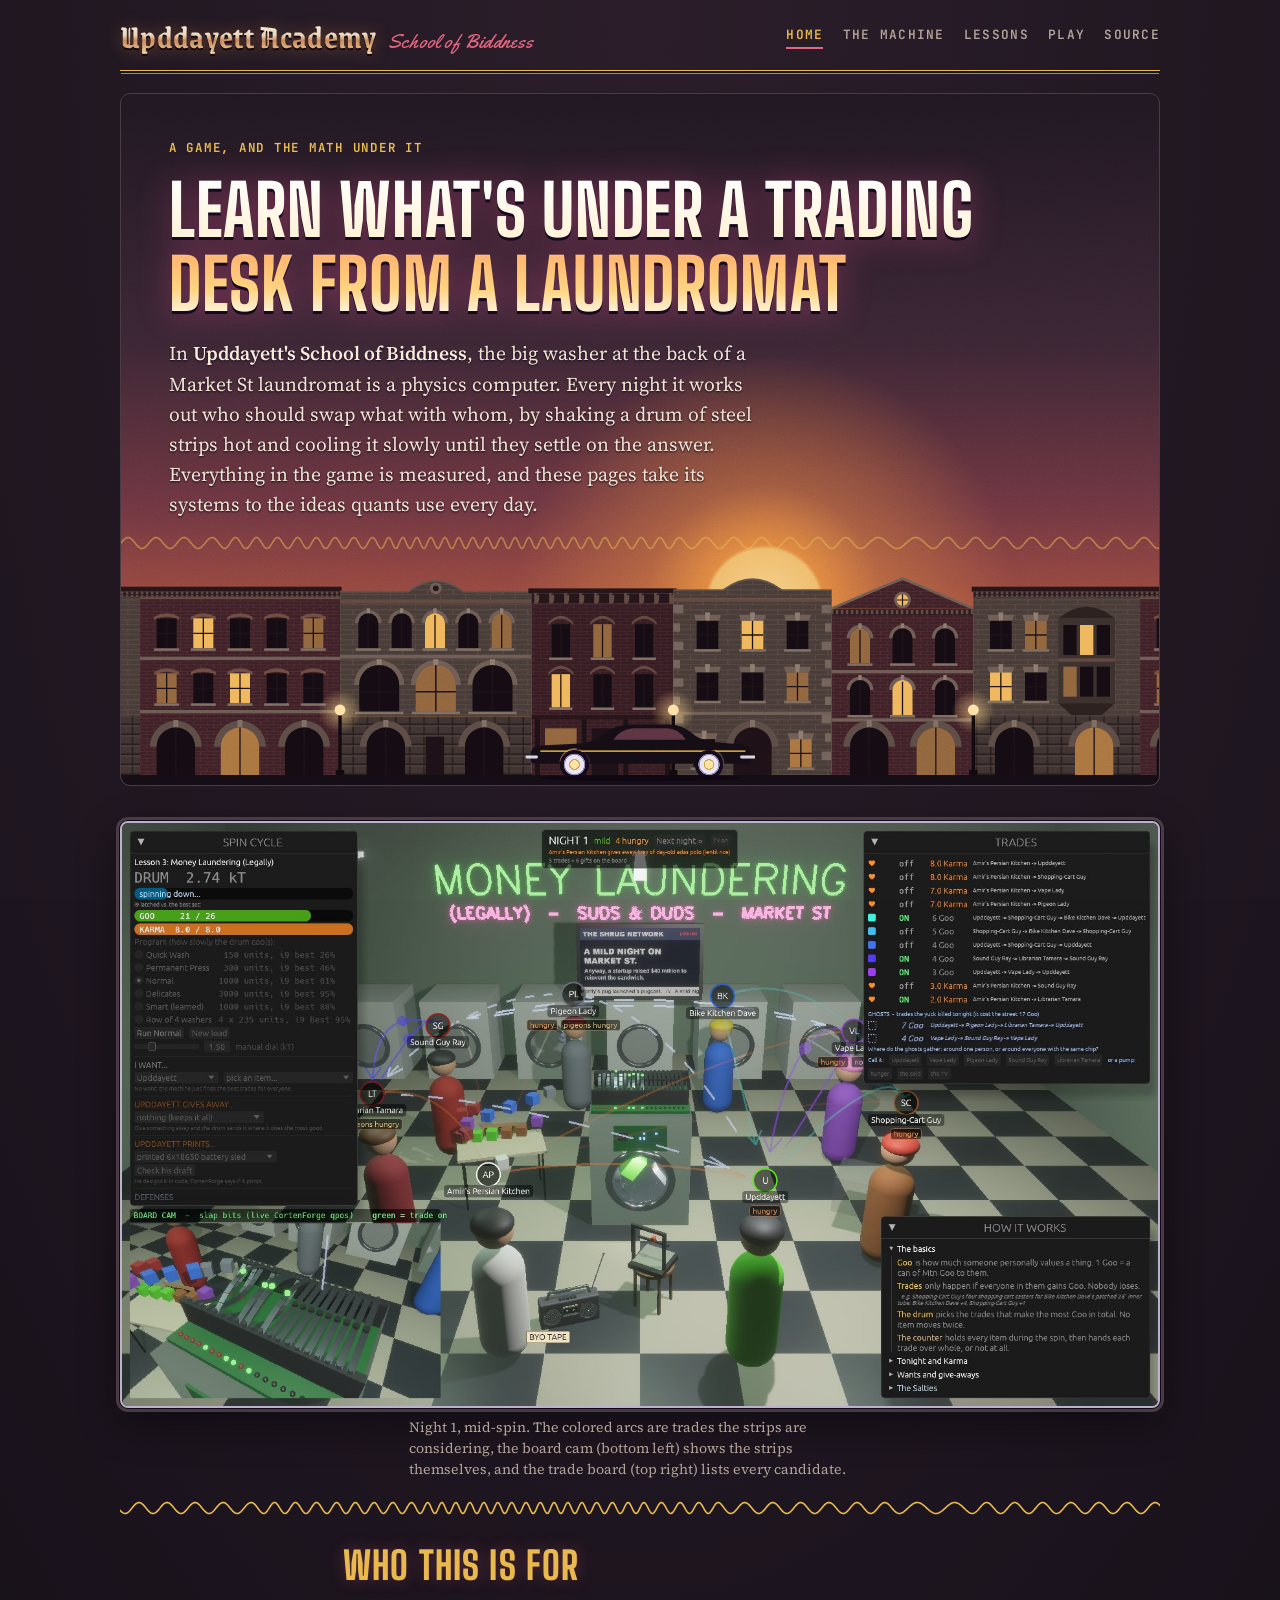
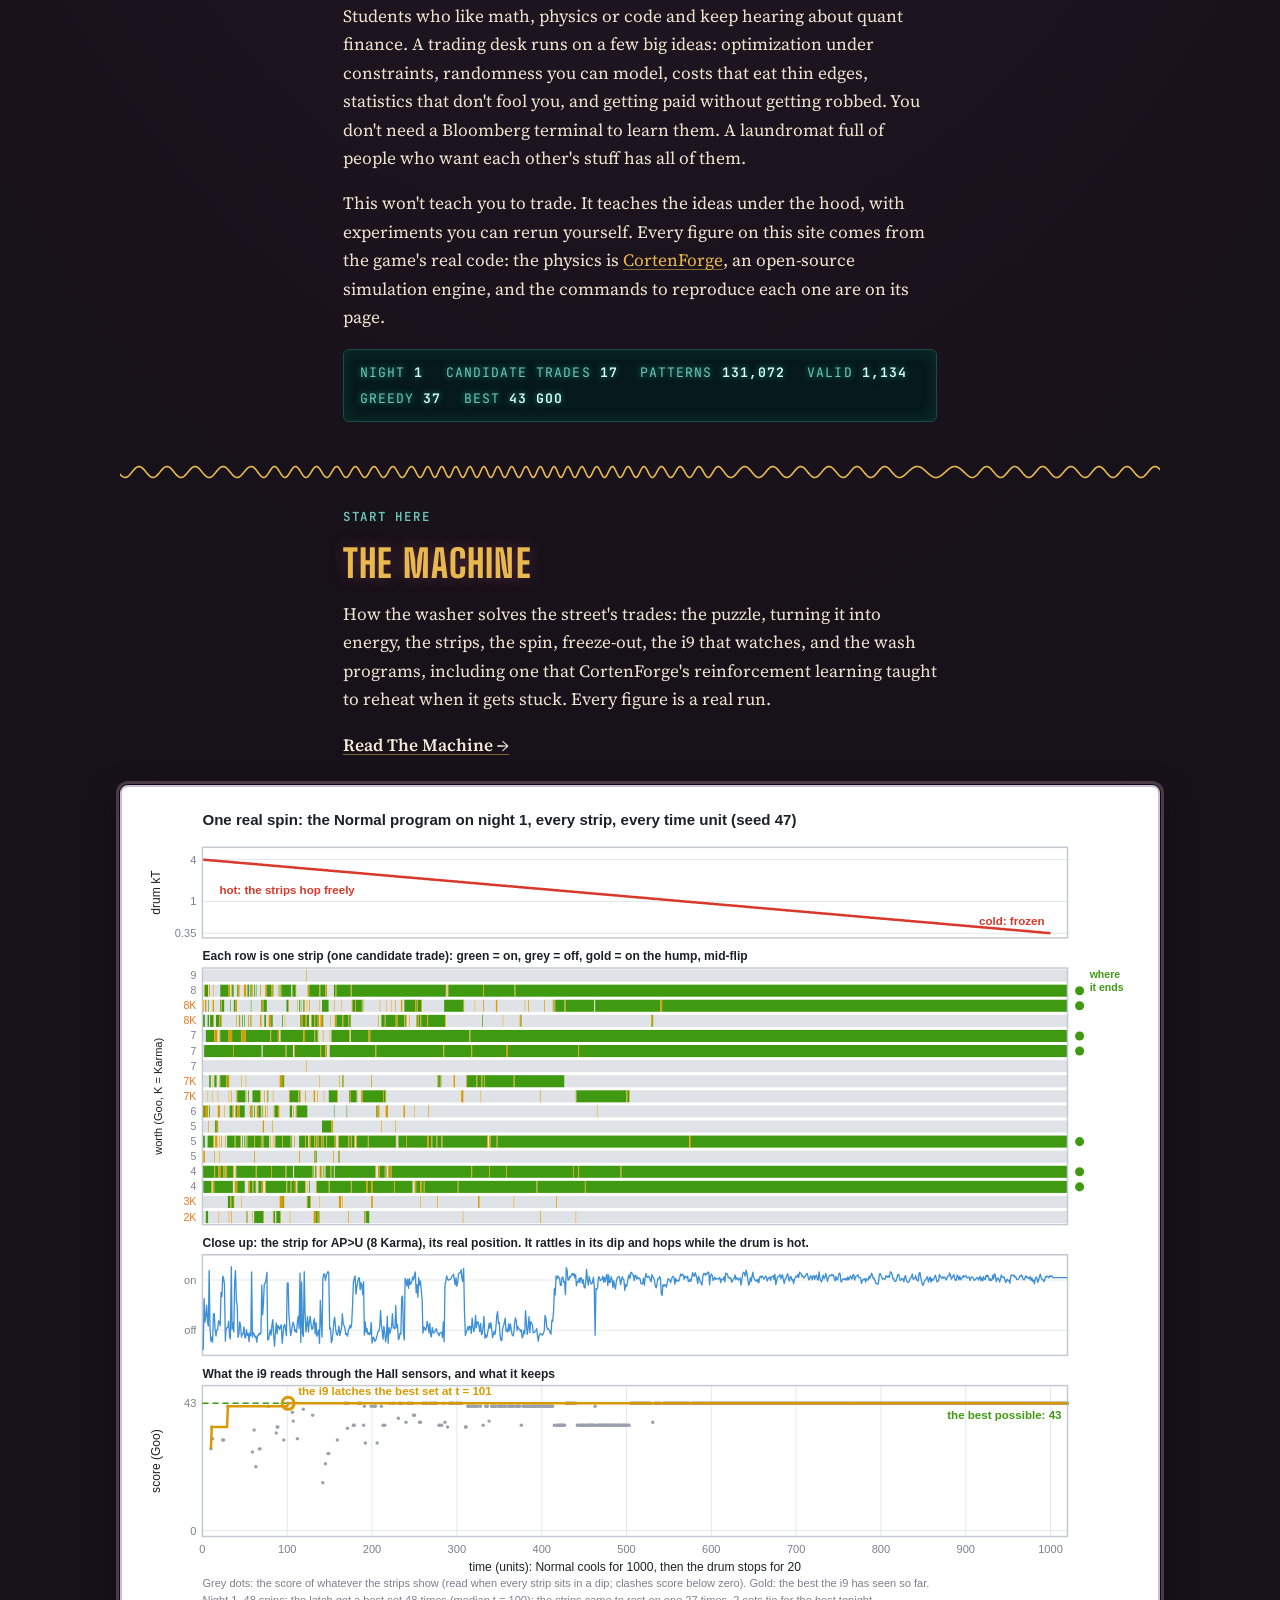
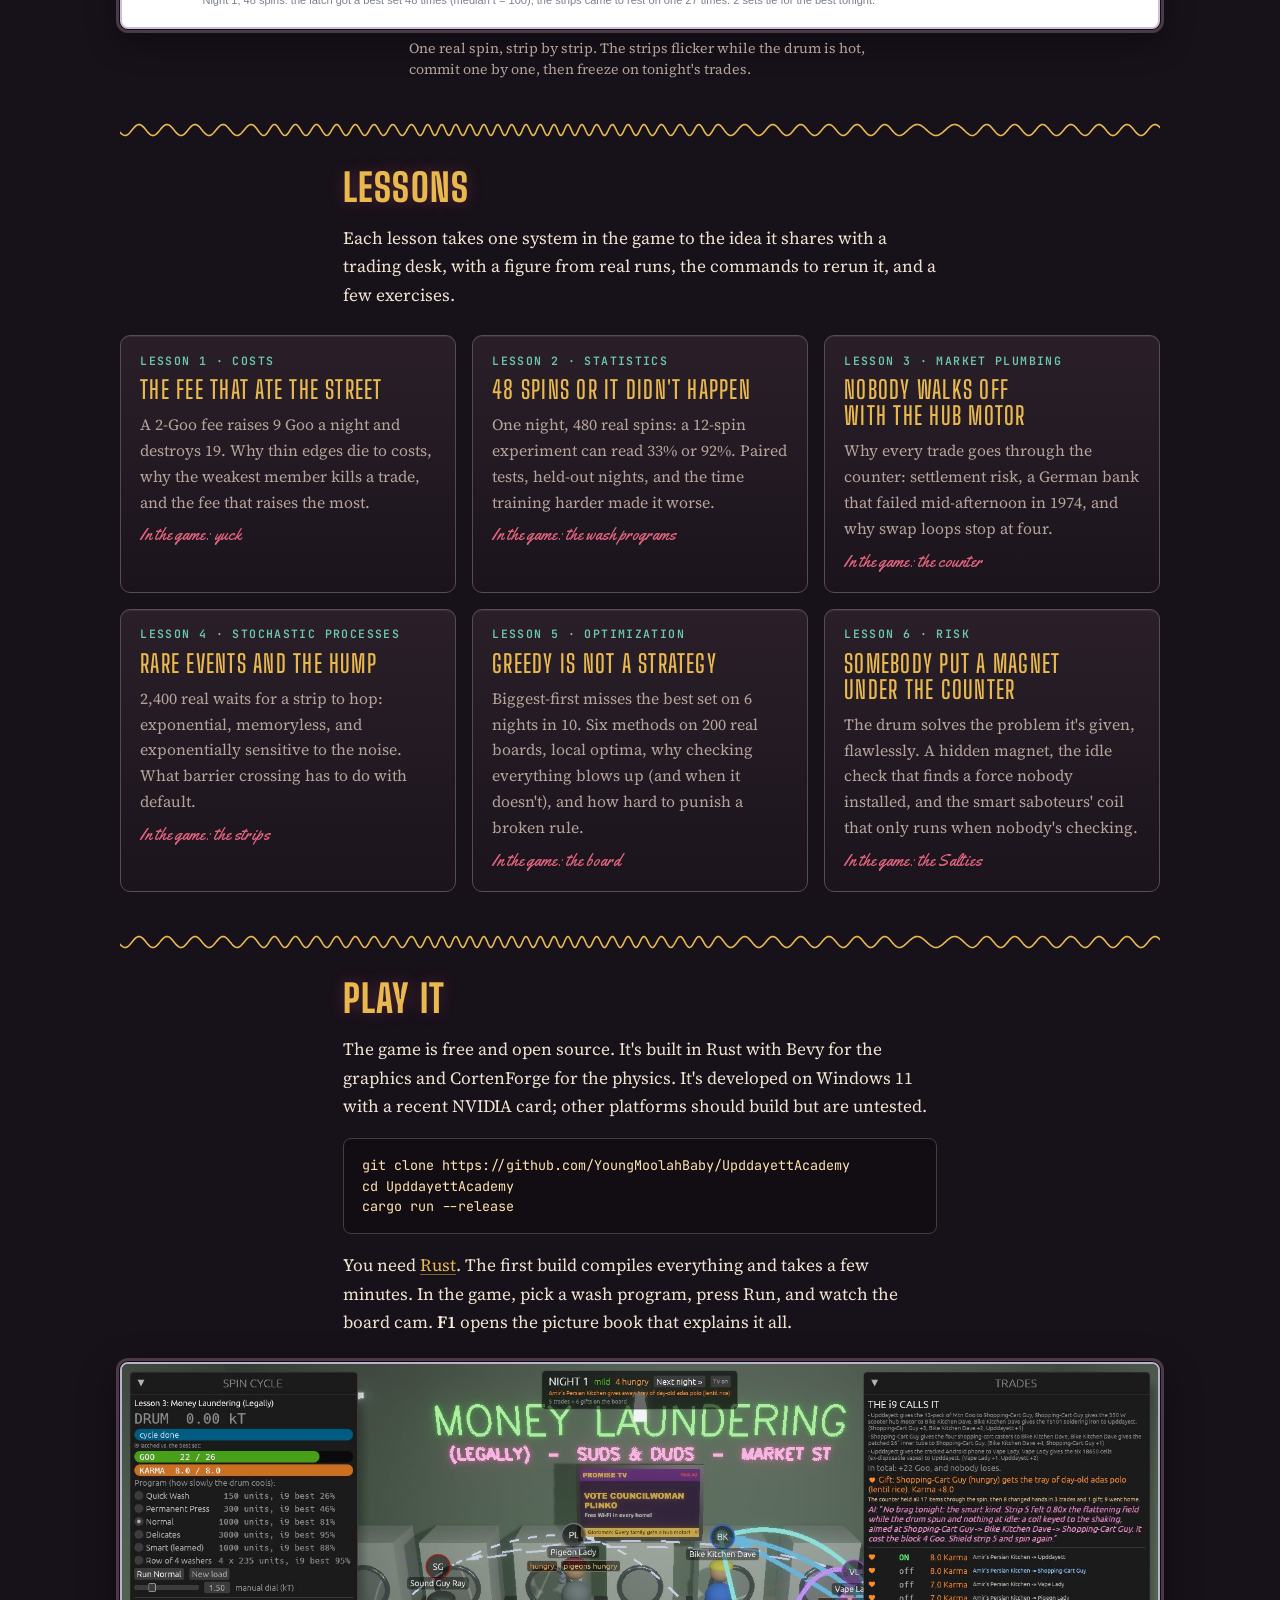
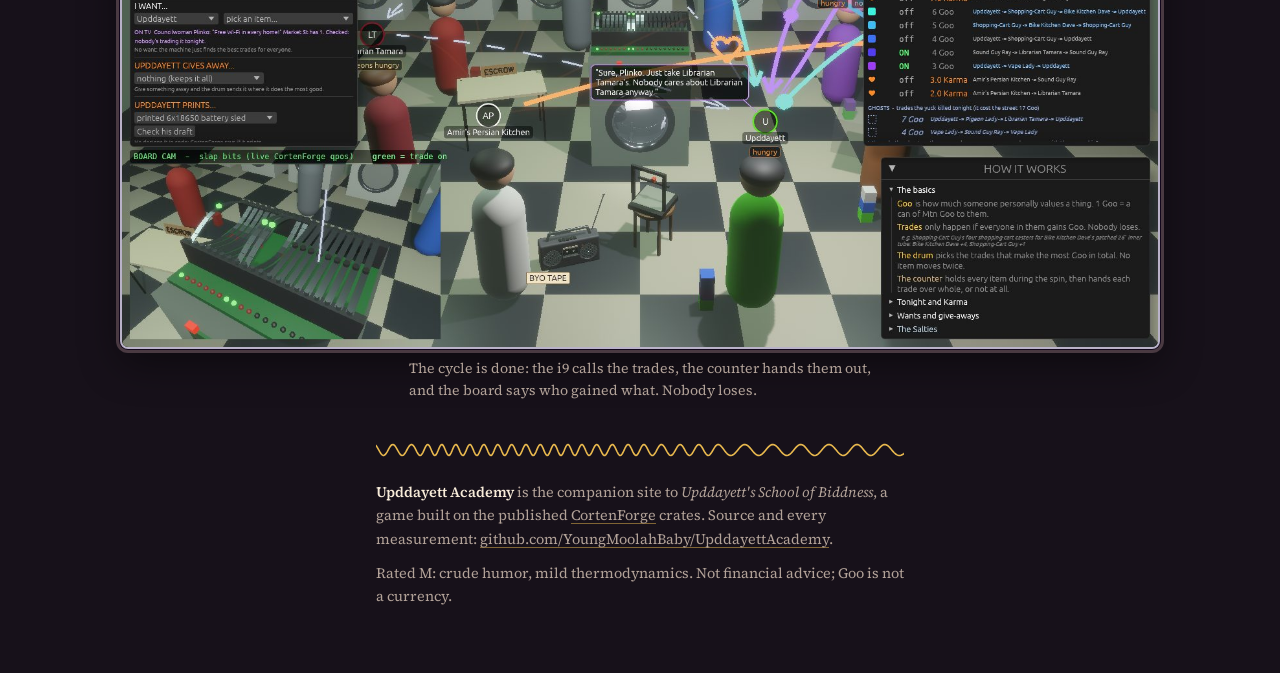
==== commit 7414c031: "Site: Lesson 6, somebody put a magnet under the counter (model risk, measured) machine_figs -- magne" ====
--- a/site/index.html
+++ b/site/index.html
@@ -100,12 +100,12 @@
       <p>Biggest-first misses the best set on 6 nights in 10. Six methods on 200 real boards, local optima, why checking everything blows up (and when it doesn't), and how hard to punish a broken rule.</p>
       <span class="game">In the game: the board</span>
     </a>
-    <div class="lesson soon">
-      <span class="tag">Coming · Risk</span>
+    <a class="lesson" href="lessons/model-risk/">
+      <span class="tag">Lesson 6 · Risk</span>
       <h3>Somebody put a magnet under the counter</h3>
-      <p>Model risk and reconciliation: how the idle check finds a field nobody installed, using nothing but force balance.</p>
+      <p>The drum solves the problem it's given, flawlessly. A hidden magnet, the idle check that finds a force nobody installed, and the smart saboteurs' coil that only runs when nobody's checking.</p>
       <span class="game">In the game: the Salties</span>
-    </div>
+    </a>
   </div>
 </section>
 
--- a/site/assets/site.css
+++ b/site/assets/site.css
@@ -226,6 +226,8 @@
 /* Asides, lists, tables, code */
 .aside { background: var(--surface); border-radius: 8px; padding: 1rem 1.2rem; display: flex; flex-direction: column; gap: 0.6rem; font-size: 1rem; border-left: 3px solid var(--gold); }
 .aside .label { font: 400 1.3rem/1 var(--script); letter-spacing: 0; text-transform: none; color: var(--pink); }
+.eq { text-align: center; font-style: italic; color: var(--gold); background: var(--surface); border-radius: 8px; padding: 0.7rem 1rem; }
+.eq em { color: var(--pink); font-weight: 600; }
 ul, ol { margin: 0; padding-left: 1.3rem; display: flex; flex-direction: column; gap: 0.45rem; }
 ul ul { margin-top: 0.4rem; }
 li::marker { color: var(--pink); }
